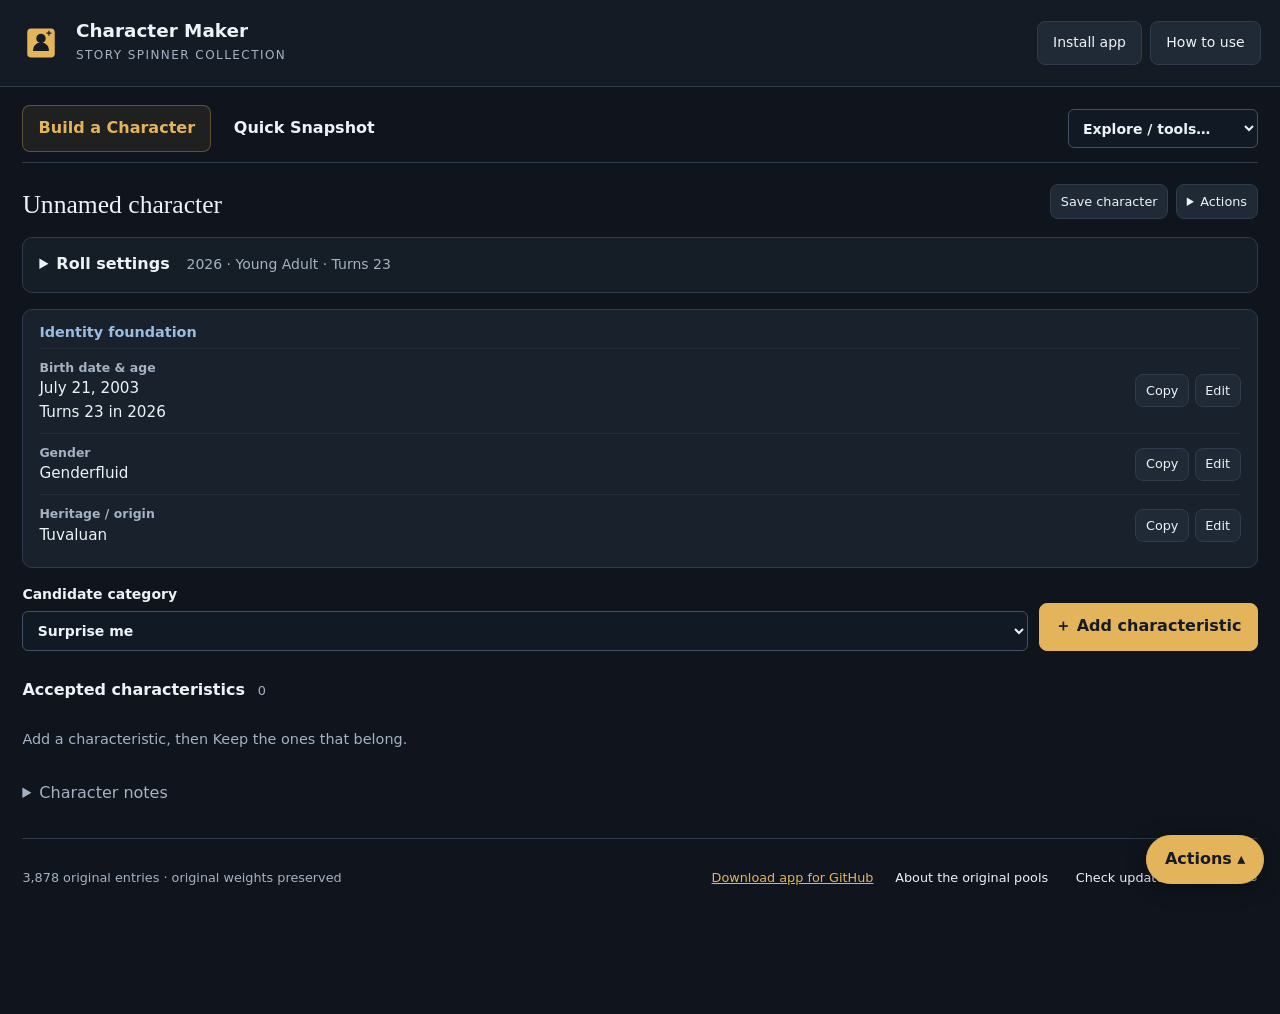
==== index.html @ 6c52ea25 "Fix installed app updates and add safe update controls" ====
<!doctype html>
<html lang="en"><head><meta charset="utf-8"><meta name="viewport" content="width=device-width,initial-scale=1,viewport-fit=cover"><meta name="theme-color" content="#151b24"><meta name="description" content="Roll, focus, and curate characters with your original Story Spinner elements."><meta name="apple-mobile-web-app-capable" content="yes"><meta name="apple-mobile-web-app-status-bar-style" content="black-translucent"><title>Character Maker</title><link rel="manifest" href="./manifest.webmanifest"><link rel="icon" href="./icon.svg" type="image/svg+xml"><link rel="apple-touch-icon" href="./icons/icon-192.png"><link rel="stylesheet" href="./style.css"><script defer src="./original-data.js"></script><script defer src="./additions.js"></script><script defer src="./core.js"></script><script defer src="./right-now-data.js"></script><script defer src="./right-now.js"></script><script defer src="./languages.js"></script><script defer src="./dialogue-data.js"></script><script defer src="./dialogue.js"></script><script defer src="./medical.js"></script><script defer src="./character-canvas.js"></script><script defer src="./character-tools.js"></script><script defer src="./app-updates.js"></script><script defer src="./app.js"></script></head>
<body>
<header class="header"><div class="brand"><img src="./icon.svg" width="44" height="44" alt=""><div><h1>Character Maker</h1><span>STORY SPINNER COLLECTION</span></div></div><div class="header-actions"><button id="install">Install app</button><button id="help">How to use</button></div></header>
<main>
<nav class="tabs workspace-nav" aria-label="Character views"><button data-tab="build" aria-pressed="true">Build a Character</button><button data-tab="quick" aria-pressed="false">Quick Snapshot</button><label class="view-menu-label"><span class="sr-only">Explore sections and character tools</span><select id="viewMenu"><option value="">Explore / tools…</option><option value="full">Full Character</option><option value="dialogue">Dialogue Style</option><option value="now">Right Now</option><option value="medical">Medical</option><option value="sheet">My Sheet</option><option value="saved">Saved characters</option><option value="history">Undo &amp; roll history</option><option value="connections">Connected characters</option><option value="pressure">Put them under pressure</option><option value="brief">Finished character brief</option></select></label><button id="backToCharacter" hidden>← Back to Character</button></nav>
<section class="workspace-head"><div><p class="eyebrow">YOUR NEXT CHARACTER</p><label class="name-label"><span class="sr-only">Character name or working title (optional)</span><input id="characterName" placeholder="Unnamed character" maxlength="150"></label><p class="intro">Roll possibilities. Follow a few. Keep what belongs.</p></div><div class="workspace-actions"><button id="save">Save character</button><details id="draftActions"><summary>Actions</summary><div class="roll-actions"><button class="primary" id="roll">⚄ Roll character</button><button id="focus">Shuffle focus</button><button id="newCharacter">New character</button><div class="action-history"><button id="undo">Undo</button><button id="redo">Redo</button></div><button id="showHistory">Roll history</button></div></details></div></section>
<details class="settings"><summary>Roll settings <span id="settingsSummary"></span></summary><div class="settings-grid">
<label>Story year<input type="number" id="storyYear" min="1" max="9999" value="2026"></label>
<label>Exact story date <span class="optional">optional</span><input type="date" id="storyDate" min="0001-01-01" max="9999-12-31"></label>
<label>Age range<select id="ageRange"></select></label>
<label>Number of traits<select id="traitCount"><option>1</option><option selected>2</option><option>3</option><option>4</option><option>5</option><option>6</option></select></label>
<label>Focus density<select id="focusDensity"><option value="0.35">A few details</option><option value="0.6" selected>About half</option><option value="0.85">Most details</option><option value="1">Everything</option></select></label>
<label class="check"><input type="checkbox" id="adultEnabled">Include adult intimacy field (18+ characters)</label>
</div><p class="hint">Changing the story year keeps the birthday and recalculates age. The next birthday roll uses your chosen age range.</p></details>

<details class="settings moment-settings" id="momentControls"><summary>Moment settings <span>Fictional scene prompts</span></summary><div class="settings-grid">
<label>Footprint archetype<select id="footprint"></select></label>
<label>Known to whom? <span class="optional">optional</span><select id="perspective"><option>Author</option><option>The character</option><option>Another person / observer</option></select></label>
<label>Moment mode<select id="momentMode"><option>Independent</option><option>Connected moment</option></select></label>
</div><p class="hint">Footprint applies to future rolls. Perspective changes the presentation only. Author details remain editable in every perspective.</p></details>
<p id="momentSummary" class="moment-note"></p><p id="momentWarnings" class="moment-note"></p>
<div id="pickerTools" class="view-tools"><p><span class="focus-mark"></span> Tap a field to toggle focus. Faded fields are still yours to use.</p><label id="groupWrap" hidden>Jump to <select id="groupJump"></select></label><button id="quickCustomize">Choose snapshot fields</button></div>
<section id="dialogueTools" hidden aria-label="Dialogue curation"><div class="dialogue-toolbar"><p>Keep the habits you want to use. Each example illustrates one option.</p><label class="check"><input type="checkbox" id="dialogueWildcards">Optional Dialogue Wildcards</label><label class="check" id="combineWrap" hidden><input type="checkbox" id="dialogueCombine">Combine two</label></div><p id="dialogueWarnings" class="moment-note" role="status"></p><details class="dialogue-recipe"><summary>Dialogue recipe · kept details only</summary><div><p id="dialogueRecipe"></p><button id="copyRecipe">Copy recipe</button></div></details></section>
<section id="canvasView" aria-label="Build a Character"><section class="foundation"><h2>Identity foundation</h2><div id="foundationContent"></div></section><div class="add-toolbar"><label>Candidate category<select id="candidateCategory"><option value="surprise">Surprise me</option></select></label><button class="primary" id="addCharacteristic">＋ Add characteristic</button></div><section id="candidatePanel" class="candidate-panel" aria-label="One candidate characteristic" hidden><h2>One possibility</h2><div id="candidateContent"></div></section><div class="section-heading"><h2>Accepted characteristics</h2><span id="canvasCount">0</span></div><div id="acceptedContent" class="accepted-grid"></div><details class="canvas-notes"><summary>Character notes</summary><label class="notes-label">Notes<textarea id="canvasNotes" rows="5"></textarea></label></details></section>
<section id="results" aria-label="Generated character"></section>
<section id="sheetView" hidden><div class="sheet-toolbar"><p>Your chosen details, regardless of focus.</p><div><button id="copySheet">Copy sheet</button><button id="exportCharacter">Export character</button><button id="clearKept">Clear kept marks</button></div></div><p class="moment-note"><span id="keptCount">0</span> kept details</p><div id="sheetContent"></div><label class="notes-label">Your character notes<textarea id="notes" rows="7" placeholder="What do these details mean in your story?"></textarea></label></section>
<section id="savedView" hidden><div class="sheet-toolbar"><p>Saved on this device. Export a backup to move your characters.</p><div><button id="exportAll">Export all</button><button id="importButton">Import backup</button><input id="importFile" type="file" accept="application/json,.json" hidden></div></div><p class="moment-note"><span id="savedCount">0</span> saved snapshots</p><div id="savedContent"></div></section>
<section id="workshopView" hidden aria-label="Character workshop"></section>
<footer><span id="poolStats"></span><a href="./character-maker.zip" download>Download app for GitHub</a><button id="originalInfo">About the original pools</button><button id="checkUpdates">Check updates</button><small id="appVersion">Release v15</small></footer>
</main>
<dialog id="helpDialog"><div class="dialog-head"><h2>Make it yours</h2><button data-close aria-label="Close">✕</button></div><div class="help-copy"><p><strong>Roll character</strong> changes unlocked results. <strong>Shuffle focus</strong> only changes which fields stand out.</p><p>Tap or click a field’s label, value, or card background to toggle its focus. Buttons and editing controls keep their own actions. You can also use the keyboard-accessible Focus button. Use <strong>Copy</strong> on any field to paste its label as a heading and its text as a paragraph into Google Docs. Every field has <strong>Focus</strong>, <strong>Lock</strong>, <strong>Keep</strong>, and <strong>Reroll</strong>. Keep adds it to My Sheet. Lock preserves it on future rolls. Open Edit to choose an original entry or write your own.</p><p>Build a Character, Quick Snapshot, and every deeper panel share the same character. Switching views won't reroll anything.</p><h3>Build a Character</h3><p>Start with a compact identity foundation, then tap <strong>Add characteristic</strong>. A candidate shows an existing background result. <strong>Keep</strong> accepts a snapshot for the canvas and My Sheet. <strong>Another</strong> changes the proposed field within your selected category; <strong>Reroll Value</strong> rolls that same field using its existing dependency rules. <strong>Dismiss</strong> adds nothing. Surprise me gives eligible categories equal chances before choosing a field.</p><p>Suggestions prefer unaccepted fields in focus and avoid repeats within a cycle. When only faded fields remain, choose Shuffle focus or Include remaining faded. Focus determines suggestions; acceptance determines canvas content. Accepted cards remain readable after focus changes. <strong>Explore section</strong> opens the relevant field on the same character; the sticky <strong>Back to Character</strong> button returns to your canvas. Keep in any panel also adds that detail to the canvas.</p><p>Canvas Edit changes the accepted snapshot. Replace with current result deliberately captures the latest background value. Roll character preserves kept snapshots and locked background values. <strong>New character</strong>, in Actions, creates a fresh draft and asks before discarding accepted details or notes; saved snapshots remain available. Quick Snapshot retains the existing customizable compact assortment. Use Explore / tools for all deeper panels, My Sheet, and Saved characters. A second Actions menu stays at the bottom right as you scroll, with the same Roll character, Shuffle focus, and New character controls.</p><h3>Dialogue Style</h3><p>Dialogue Style gives concrete writing directions for amount, sentence shape, register, words, profanity, speech and messaging presentation, multilingual behavior, conversational habits, thought-to-speech, omissions, and situational changes. The original acoustic descriptions remain under <strong>Voice Sound</strong>. These are options to curate, not habits to apply to every sentence. Examples demonstrate individual options and are not one conversation.</p><p><strong>Keep</strong> captures a detail for My Sheet and the <strong>Dialogue recipe</strong>. The recipe includes only kept dialogue details and Voice Sound, including their earlier snapshots after rerolls. Copy recipe copies those choices. New fields are available in Choose snapshot fields without being added to the default sketch.</p><p><strong>Optional Dialogue Wildcards</strong> starts with one writing challenge. <strong>Combine two</strong> avoids declared incompatible pairs on random rolls. Manual choices and locks are preserved; conflicting selections are explained. Focus on a wildcard is a suggestion, never enforcement. Edit a challenge to choose its scope, parameters, or fictional reason. English letter, word, and syllable conventions are labeled; syllable and grammar examples were checked manually.</p><p>Main language follows National heritage using an editable country default. Second and third languages are distinct random languages, or None. Unlocked full rolls produce 55% one language, 32% two, and 13% three. Locked values and accepted snapshots are preserved. Multilingual cards use all three language fields as their reference; Edit permits a manual override. Switching requires author-established ability in another language. Bracketed examples are fillable templates. A wildcard’s English–Spanish example illustrates one switch without assigning either language to the character. Situational change names one baseline habit and proposes an exception under anger, fear, comfort, or authority.</p><p>Expand the named arrays in <code>dialogue-data.js</code>. Each option has an ID, label, instruction, and example. Wildcard compatibility exclusions and parameter pools are editable there; local generation logic is in <code>dialogue.js</code>.</p><h3>Right Now</h3><p>A moment in the same character’s life: place, activity, private thoughts, fictional device readings, media, conversation, sightings, stated status, and immediate context. Each slot uses the same Focus, Lock, Keep, Edit, and Reroll controls. Quick Snapshot can include any of these same values.</p><p><strong>Footprint archetypes</strong> change the odds of available sources on future rolls, without defining personality. No source, Unknown, Unavailable, Outdated, Concealed, and Conflicting are usable information states. They are separate from <strong>random focus</strong>, which changes emphasis only. Faded fields stay readable and interactive.</p><p><strong>Known to whom?</strong> changes presentation without deleting values. Observer views mark private experience unavailable; sightings separate recorded behavior from interpretation. Edit / choose · author details exposes the underlying author value, even when a source lacks it. My Sheet retains exactly what you kept, including earlier author details.</p><p><strong>Connected moment</strong> coordinates setting, spot, activity, partner/method, and goal/next action. Parent rerolls can update unlocked dependent slots. Locked conflicts remain for you to curate. Independent mode allows surprising combinations. Device readings always require an available fictional device; retained locked readings are not presented as current readings when it is absent.</p><p>All telemetry, communications, sightings, and statuses are invented locally. This app never accesses sensors, health data, location services, or accounts. Expand named arrays and probability rules in <code>right-now-data.js</code>; field definitions and lightweight relationships are in <code>right-now.js</code>.</p><h3>Undo &amp; roll history</h3><p>Undo and Redo are in both Actions menus. Use Roll history to restore a complete earlier character or field roll. Recent changes include edits, locks, kept details, notes, and workshop tools. Ctrl/Cmd+Z and Ctrl/Cmd+Shift+Z work outside text editors. Recent history survives reloading on this device; save snapshots for permanent versions. Undo changes the working draft, while saved characters stay separate.</p><h3>Connected characters</h3><p>Generate a sibling, rival, ally, coworker, friend, or mentor, or use an existing saved character. Each has their own profile, shared history, two perspectives, and a current tension. Expand the relationship to edit it. Save current &amp; open preserves your current draft as a saved snapshot before opening the connected profile. Copies are independent of saved sources.</p><h3>Put them under pressure</h3><p>Generate a dilemma based on kept traits, motivations, flaws, and goals. Write the response and Keep situation to retain it. Another situation preserves kept scenes. Reactions remain your choice.</p><h3>Finished character brief</h3><p>Review a printable brief made from the identity foundation and kept snapshots. Add a one-line introduction and an optional PNG, JPG, or WebP portrait up to 250 KB. Choose all kept details or a compact reference, and include notes, relationships, and kept situations. Copy brief, Print / Save PDF, and Download HTML use the same reviewed content. Long briefs flow onto additional pages.</p><h3>Medical</h3><p>Medical shares the current character, with precise height in feet/inches, total inches, and centimeters; weight in pounds and kilograms; a calculated weight category; condition and medication prompts; last food, elapsed hours, and their reaction. Edit numeric fields in your chosen unit. Unlocked height details follow each other; locked conflicts remain visible for review. Keep captures snapshots, so later changes do not replace accepted details.</p><p>Adult human BMI reference categories apply only from confirmed age 20. Younger characters and other species remain unclassified. Medication prompts include common and rare conditions, plus none and unknown; they are modern fictional references without doses, not treatment plans. Set a custom condition and medications in Edit for other histories or story eras.</p><h3>Birthday and age</h3><p>Enter a story year to see the age they turn that year. Add an exact story date to see their age on that day. Edit the birthday in its card. Western zodiac uses common date ranges; cusp dates can vary. Chinese zodiac uses Lunar New Year and the year’s heavenly-stem element. Symbolic associations are prompts for your writing.</p><h3>Install on your phone</h3><p id="updateStatus" role="status">Checking update availability…</p><button id="helpCheckUpdates">Check for updates</button><p><strong>iPhone / iPad:</strong> open your GitHub Pages link in Safari, tap Share, then Add to Home Screen. Enable Open as Web App if offered.</p><p><strong>Android:</strong> open the link in Chrome, then tap Install app or choose Install / Add to Home screen from the browser menu.</p><p>Open the hosted app once while online. It downloads its files for offline use. A ZIP file itself doesn't install as a phone app; upload its contents to GitHub Pages first.</p><p><strong>Update an installed app:</strong> open the app online and tap Check updates at the top of the installed app, in this help panel, or at the bottom of the page. When App update ready appears, apply any open field edits, then tap Update &amp; reload. Your draft is saved before reloading, and your saved characters stay on this device. No reinstall or clearing browser data is needed. If an older version still shows Install app, close it from Recent apps and reopen it online after the update has downloaded.</p><h3>Put it on GitHub</h3><p>Download the ZIP below and extract it. Upload the contents of the character-maker folder to your repository root. In Settings → Pages, select Deploy from a branch, main, / (root). No build step is needed. The README includes the steps.</p><p>Saved characters stay in this browser on this device. Export a backup before changing devices or clearing browser data.</p></div></dialog>
<dialog id="sketchDialog"><div class="dialog-head"><h2>Quick Snapshot fields</h2><button data-close aria-label="Close">✕</button></div><p>Choose what appears in your compact view.</p><div id="sketchOptions"></div><button class="primary" id="applySketch">Apply selection</button></dialog>
<dialog id="originalDialog"><div class="dialog-head"><h2>Original Story Spinner pools</h2><button data-close aria-label="Close">✕</button></div><p>Every original entry is preserved, including wording, capitalization, repeated entries, and their effect on selection odds. New elements live in a separate file. Adult intimacy results are available for characters aged 18 and older.</p><p>The original “race” field appears as Species / kind. The original organizations pool also contains places; both remain in its original selection pool.</p><p><a href="./character_elements.json" download>Download the unchanged original JSON</a></p><p><a href="https://github.com/KgitWH21/storyspinner25/blob/main/character_elements.json" target="_blank" rel="noopener">View source on GitHub</a></p></dialog>
<dialog id="fieldEditorDialog"><div class="dialog-head"><h2>Edit foundation</h2><button data-close aria-label="Close">✕</button></div><div id="fieldEditorContent"></div></dialog>
<dialog id="keptEditorDialog"><div class="dialog-head"><h2 id="keptEditorTitle">Edit accepted detail</h2><button data-close aria-label="Close">✕</button></div><label class="notes-label">Accepted snapshot<textarea id="keptValueEdit" rows="6"></textarea></label><button id="saveKeptEdit" class="primary">Save kept edit</button><details><summary>Current background result</summary><p id="currentKeptResult" class="value"></p><button id="replaceKept">Replace with current result</button></details></dialog>
<details id="floatingActions" class="floating-actions"><summary aria-label="Character actions">Actions</summary><div class="roll-actions"><button class="primary" id="floatingRoll">⚄ Roll character</button><button id="floatingFocus">Shuffle focus</button><button id="floatingNewCharacter">New character</button><div class="action-history"><button id="floatingUndo">Undo</button><button id="floatingRedo">Redo</button></div><button id="floatingHistory">Roll history</button></div></details>
<div id="toast" role="status" aria-live="polite"></div>
<section id="updateBanner" role="status" aria-label="App update" hidden><div><strong>App update ready</strong><p>Apply any open field edits, then reload. Your saved characters and draft stay on this device.</p></div><div class="update-actions"><button class="primary" id="applyUpdate">Update &amp; reload</button><button id="dismissUpdate">Later</button></div></section>
</body></html>
---- style.css ----
:root{color-scheme:dark;--bg:#10151d;--panel:#19212c;--line:#303c4b;--text:#edf2f6;--muted:#a4b2c3;--accent:#e4b45a;--ink:#171b23;--blue:#9abce0;font-family:system-ui,-apple-system,BlinkMacSystemFont,"Segoe UI",sans-serif;font-size:16px}*{box-sizing:border-box}body{margin:0;background:var(--bg);color:var(--text);line-height:1.55}button,input,select,textarea{font:inherit}button,a,input,select,textarea{touch-action:manipulation}button{border:1px solid var(--line);background:#202a37;color:var(--text);padding:.65rem .95rem;border-radius:8px;cursor:pointer;transition:background .15s,border-color .15s}button:hover{background:#2b3746;border-color:#8293a8}button:focus-visible,input:focus-visible,select:focus-visible,textarea:focus-visible,a:focus-visible,summary:focus-visible{outline:2px solid var(--accent);outline-offset:3px}button:disabled{cursor:default;opacity:.5}.primary{background:var(--accent);border-color:var(--accent);color:var(--ink);font-weight:750}.primary:hover{background:#f0c87c;border-color:#f0c87c}.header{border-bottom:1px solid var(--line);padding:1.2rem max(1.2rem,calc((100vw - 1320px)/2));display:flex;justify-content:space-between;align-items:center;gap:1rem;background:#151b24}.brand{display:flex;gap:.8rem;align-items:center}.brand h1{font-size:1.15rem;line-height:1.25;margin:0}.brand span{color:var(--muted);font-size:.75rem;letter-spacing:.12em}.header-actions{display:flex;gap:.5rem}.header-actions button{font-size:.875rem}main{max-width:1320px;margin:auto;padding:2rem 1.4rem 1rem}.workspace-head{display:flex;align-items:center;justify-content:space-between;gap:1.5rem;padding:.2rem 0 1.5rem}.eyebrow{font-size:.8rem;color:var(--accent);letter-spacing:.13em;font-weight:700;margin:0 0 .4rem}.name-label input{font-family:Georgia,serif;font-size:clamp(1.65rem,4vw,2.35rem);font-weight:400;padding:0;background:transparent;border:none;border-radius:0;color:var(--text);max-width:100%;width:24rem}.name-label input::placeholder{color:var(--text);opacity:1}.intro{color:var(--muted);margin:.4rem 0 0}.roll-actions{display:flex;gap:.55rem;flex-wrap:wrap;justify-content:flex-end}.settings{border:1px solid var(--line);border-radius:10px;background:#151d27;margin-bottom:1.5rem}.settings summary{cursor:pointer;padding:.9rem 1rem;font-weight:650}.settings summary span{font-size:.875rem;color:var(--muted);font-weight:400;margin-left:.7rem}.settings-grid{padding:.3rem 1rem 1rem;display:grid;grid-template-columns:repeat(3,minmax(0,1fr));gap:1rem}label{font-size:.875rem;font-weight:600}input,select,textarea{border:1px solid #415065;border-radius:6px;background:#111924;color:var(--text);padding:.6rem .65rem;width:100%;min-width:0}label>input,label>select{display:block;margin-top:.35rem}input[type=checkbox]{width:1.1rem;height:1.1rem;accent-color:var(--accent);display:inline-block;margin:0;flex-shrink:0}.check{display:flex;align-items:center;gap:.6rem}.optional{font-weight:400;color:var(--muted)}.hint{color:var(--muted);font-size:.875rem;padding:0 1rem;margin:0 0 1rem}.tabs{display:flex;gap:.4rem;border-bottom:1px solid var(--line);padding-bottom:.8rem;overflow:auto}.tabs button{white-space:nowrap;background:transparent;border-color:transparent;font-weight:650}.tabs button.active{color:var(--accent);background:#e4b45a13;border-color:#e4b45a55}.tabs span{font-size:.8rem;background:#ffffff10;border-radius:4px;padding:.1rem .35rem;margin-left:.3rem}.view-tools{display:flex;align-items:center;justify-content:space-between;gap:1rem;margin:1.1rem 0}.view-tools p{font-size:.875rem;color:var(--muted);margin:0;flex:1}.focus-mark{display:inline-block;width:8px;height:8px;background:var(--accent);margin-right:.35rem;border-radius:2px}.view-tools button{font-size:.875rem}.view-tools label{display:flex;align-items:center;gap:.5rem}.view-tools select{margin:0;width:auto;max-width:220px}.section-heading{display:flex;align-items:baseline;gap:.8rem;margin:1.7rem 0 .7rem}.section-heading h2{font-size:1rem;font-weight:600;margin:0}.section-heading span{color:var(--muted);font-size:.8rem}.card-grid{display:grid;grid-template-columns:repeat(3,minmax(0,1fr));gap:.8rem}.card{background:var(--panel);border:1px solid #536075;border-radius:10px;overflow:hidden;display:flex;flex-direction:column;scroll-margin-top:1rem}.card.focused{border-top:3px solid var(--accent)}.card.faded{background:#151c26;border-color:#293544}.card.faded .value{color:#8b99ad}.card.faded .card-label{margin:0;color:#8a98ab}.card-top{display:flex;align-items:flex-start;gap:.5rem;padding:.9rem 1rem 0}.card-label{margin:0;color:var(--blue);font-size:.78rem;letter-spacing:.07em;text-transform:uppercase;font-weight:700;flex:1}.status{font-size:.72rem;color:var(--accent);letter-spacing:.02em}.value{font-size:1.1rem;line-height:1.55;white-space:pre-line;overflow-wrap:anywhere;margin:.55rem 1rem 1rem;flex:1}.card-actions{border-top:1px solid #ffffff0a;display:flex;gap:.3rem;flex-wrap:wrap;padding:.55rem .8rem}.card-actions button{padding:.35rem .5rem;border-color:transparent;font-size:.8rem;background:transparent;min-height:36px}.card-actions button[aria-pressed=true]{color:var(--accent);background:#e4b45a14}.card-actions .reroll{margin-left:auto;color:var(--blue)}.card details{border-top:1px solid #ffffff0c;padding:.45rem 1rem;font-size:.8rem}.card summary{color:var(--muted);cursor:pointer}.editor{padding:.5rem 0;display:grid;gap:.6rem}.editor label{font-size:.8rem}.editor textarea{font-size:1rem}.editor button{font-size:.875rem}.sheet-toolbar{display:flex;justify-content:space-between;gap:1rem;align-items:center;margin:1.4rem 0}.sheet-toolbar p{color:var(--muted);margin:0}.sheet-toolbar>div{display:flex;gap:.5rem;flex-wrap:wrap}.sheet-list{border:1px solid var(--line);border-radius:10px;overflow:hidden}.sheet-row{display:grid;grid-template-columns:200px 1fr auto;gap:1rem;padding:1rem;border-bottom:1px solid var(--line)}.sheet-row:last-child{border:none}.sheet-row h3{margin:0;color:var(--blue);font-size:.875rem}.sheet-row p{margin:0;white-space:pre-line;overflow-wrap:anywhere}.sheet-row button{font-size:.8rem;align-self:start}.notes-label{display:block;margin-top:1.5rem}.notes-label textarea{display:block;margin-top:.5rem}.empty{padding:2.5rem 1rem;color:var(--muted);border:1px dashed var(--line);border-radius:10px}.saved-card{display:flex;justify-content:space-between;gap:1rem;padding:1rem;background:var(--panel);border:1px solid var(--line);border-radius:10px;margin-bottom:.7rem}.saved-card h3{font-family:Georgia,serif;font-size:1.25rem;font-weight:400;margin:0}.saved-card p{font-size:.875rem;color:var(--muted);margin:.25rem 0 0}.saved-card>div:last-child{display:flex;gap:.5rem;align-items:center}footer{margin-top:2rem;padding:1.5rem 0;border-top:1px solid var(--line);display:flex;align-items:center;gap:1rem;flex-wrap:wrap;color:var(--muted);font-size:.8rem}footer span{flex:1}a{color:var(--accent)}footer button{font-size:.8rem;background:transparent;padding:.3rem;border-color:transparent}dialog{background:#19212c;color:var(--text);border:1px solid #526176;border-radius:14px;width:min(680px,calc(100% - 2rem));max-height:85dvh;padding:1.3rem}dialog::backdrop{background:#000a}.dialog-head{display:flex;align-items:center;justify-content:space-between;gap:1rem}.dialog-head h2{font-family:Georgia,serif;font-weight:400;font-size:1.8rem;margin:0}.help-copy p{font-size:1rem}.help-copy h3{font-size:1rem;color:var(--accent);margin-top:1.6rem}#sketchOptions{display:grid;grid-template-columns:1fr 1fr;gap:.6rem;padding:1rem 0}#sketchOptions label{padding:.4rem;display:flex;align-items:center;gap:.6rem}#toast{position:fixed;bottom:1.4rem;left:50%;transform:translateX(-50%);background:var(--accent);color:var(--ink);padding:.7rem 1rem;border-radius:8px;box-shadow:0 5px 25px #0006;max-width:calc(100% - 2rem);display:none;z-index:100;font-size:.9rem}#toast.show{display:block}.sr-only{position:absolute;width:1px;height:1px;padding:0;margin:-1px;overflow:hidden;clip:rect(0,0,0,0);white-space:nowrap;border:0}[hidden]{display:none!important}@media(max-width:950px){.workspace-head{align-items:flex-start;flex-direction:column}.roll-actions{justify-content:flex-start}.card-grid{grid-template-columns:repeat(2,minmax(0,1fr))}}@media(max-width:600px){.header{padding:.9rem 1rem;align-items:flex-start}.brand img{width:36px;height:36px}.brand span{font-size:.65rem}.brand h1{font-size:1rem}.header-actions{flex-direction:column;gap:.3rem}.header-actions button{font-size:.75rem;padding:.35rem .5rem}main{padding:1.4rem 1rem}.card-grid{grid-template-columns:1fr}.settings-grid{grid-template-columns:1fr 1fr}.settings summary span{display:block;margin:.3rem 0 0}.view-tools{flex-wrap:wrap}.view-tools p{flex-basis:100%}.view-tools label{width:100%}.sheet-toolbar{align-items:flex-start;flex-direction:column}.sheet-row{grid-template-columns:1fr auto;gap:.5rem}.sheet-row h3{margin:0;grid-column:1}.sheet-row p{margin:0;grid-column:1}.sheet-row .field-actions{grid-column:2;grid-row:1 / 3}.saved-card{flex-direction:column}.name-label input{width:100%}.roll-actions button{font-size:.9rem}.roll-actions .primary{flex-basis:100%;font-size:1rem}.roll-actions{width:100%}.tabs{gap:0}.tabs button{padding:.65rem .65rem;font-size:.875rem}#sketchOptions{grid-template-columns:1fr}footer{align-items:flex-start;flex-direction:column}.settings-grid .check{grid-column:1/-1}}@media(prefers-reduced-motion:reduce){*{scroll-behavior:auto!important;transition:none!important}}

/* Right Now uses the existing cards and controls. */
.moment-settings{margin:1rem 0 .6rem}.moment-note{font-size:.8rem;color:var(--muted);margin:.4rem 0;overflow-wrap:anywhere}.moment-note:empty{display:none}.card.faded .value{color:#aab6c7}.card.faded .card-label{margin:0;color:#a5b4c7}.card-top,.sheet-row>*{min-width:0}.status{overflow-wrap:anywhere}.workspace-head>div{min-width:0;max-width:100%}.tabs{max-width:100%;flex-wrap:wrap}.settings-grid>label{min-width:0}

/* Card surfaces toggle emphasis; their controls retain their own actions. */
.card{cursor:pointer;touch-action:manipulation}.card details,.card-actions{cursor:default}

/* Dialogue directions use the same field cards and curation controls. */
.dialogue-value{font-size:.95rem}.dialogue-value>strong{display:block;font-size:1.1rem;color:var(--text);margin-bottom:.4rem}.dialogue-value p{margin:.4rem 0;white-space:pre-line}.dialogue-value .dialogue-scope{color:var(--blue);font-size:.8rem}.dialogue-value blockquote{margin:.7rem 0 0;padding:.55rem .7rem;border-left:2px solid var(--blue);background:#ffffff05;white-space:pre-line;overflow-wrap:anywhere}.example-label{display:block;font-size:.7rem;text-transform:uppercase;color:var(--muted);margin-bottom:.25rem}.dialogue-toolbar{display:flex;gap:.8rem;align-items:center;flex-wrap:wrap;margin:1rem 0}.dialogue-toolbar p{flex:1;min-width:180px;margin:0;color:var(--muted);font-size:.875rem}.dialogue-recipe{border:1px solid var(--line);border-radius:8px;padding:.6rem 1rem}.dialogue-recipe summary{cursor:pointer;color:var(--accent)}.dialogue-recipe>div{padding:.5rem 0}#dialogueRecipe{white-space:pre-line;overflow-wrap:anywhere;font-size:.9rem;max-height:26rem;overflow:auto}.dialogue-param-fields{display:grid;gap:.6rem}.dialogue-param-fields p{font-size:.8rem;color:var(--muted);margin:.3rem 0}.card.faded .dialogue-value>strong{color:#aab6c7}@media(max-width:600px){.dialogue-toolbar{align-items:flex-start;flex-direction:column}.dialogue-toolbar p{min-width:0}}

/* Compact canvas: navigation stays close; complete generators remain deeper views. */
.workspace-nav{position:sticky;top:0;z-index:20;background:var(--bg);padding:.6rem 0;margin-bottom:1rem;align-items:center}.workspace-nav .view-menu-label{margin-left:auto;width:190px}.workspace-nav select{margin:0}.workspace-nav #backToCharacter{color:var(--accent);border-color:var(--line)}.workspace-actions{display:flex;gap:.5rem;align-items:center;flex-wrap:wrap}.workspace-actions details{position:relative}.workspace-actions summary{cursor:pointer;border:1px solid var(--line);border-radius:8px;padding:.65rem .95rem;background:#202a37}.workspace-actions .roll-actions{position:absolute;right:0;top:100%;z-index:30;width:210px;display:grid;padding:.5rem;background:var(--panel);border:1px solid var(--line);border-radius:8px;box-shadow:0 10px 24px #0006}.building .workspace-head{padding:0 0 .8rem;gap:.5rem}.building .eyebrow,.building .intro{display:none}.building .name-label input{font-size:1.6rem}.building .settings{margin-bottom:1rem}.foundation{border:1px solid var(--line);border-radius:10px;background:var(--panel);padding:.7rem 1rem}.foundation h2{margin:0 0 .3rem;color:var(--blue);font-size:.9rem}.foundation-field{display:flex;gap:.7rem;justify-content:space-between;align-items:center;border-top:1px solid #ffffff0c;padding:.55rem 0}.foundation-field>div{min-width:0}.foundation-field h3{margin:0;font-size:.78rem;color:var(--muted)}.foundation-field p{white-space:pre-line;overflow-wrap:anywhere;margin:0;font-size:.95rem}.foundation-field button{font-size:.8rem;padding:.35rem .6rem;flex-shrink:0}.add-toolbar{display:flex;align-items:end;gap:.7rem;margin:1rem 0}.add-toolbar label{flex:1;min-width:0}.add-toolbar button{min-height:44px}.candidate-panel{max-width:720px;border:1px solid var(--accent);border-radius:10px;padding:.8rem;margin:1rem 0;background:#151d27;scroll-margin-top:7rem}.candidate-panel h2{font-size:1rem;margin:0}.candidate-category{font-size:.8rem;color:var(--muted);margin:.4rem 0}.candidate-panel .card{margin:.5rem 0}.candidate-actions{display:flex;gap:.4rem;flex-wrap:wrap}.candidate-actions button{min-height:44px;font-size:.8rem}.candidate-panel [data-action=keep]{background:var(--accent);color:var(--ink);font-weight:700}.candidate-panel [data-action=reroll]{border:1px solid var(--line)}.candidate-empty,.canvas-empty{color:var(--muted);font-size:.9rem;overflow-wrap:anywhere}.accepted-grid{display:grid;grid-template-columns:repeat(2,minmax(0,1fr));gap:.8rem}.accepted-card{cursor:default;border-color:#536075;scroll-margin-top:7rem}.accepted-card .value{color:var(--text)}.canvas-notes{margin-top:1rem}.canvas-notes summary{color:var(--muted);cursor:pointer}.card{scroll-margin-top:7rem}#keptEditorDialog>button{margin:.8rem 0}#keptEditorDialog details{margin-top:.8rem}#keptEditorDialog .notes-label{margin-top:.8rem}.building main{padding-top:.5rem}.building .workspace-head{flex-direction:row;align-items:center}.building .workspace-head>div:first-child{flex:1;min-width:0}.building .workspace-actions{flex-shrink:0}.building .workspace-actions>button,.building .workspace-actions summary{font-size:.8rem;padding:.4rem .6rem}.building .workspace-actions .roll-actions button{font-size:.9rem} @media(max-width:600px){.workspace-nav{gap:.3rem}.workspace-nav button{font-size:.8rem;padding:.55rem .6rem}.workspace-nav .view-menu-label{width:100%;margin:0}.workspace-nav #backToCharacter{width:100%;order:3}.workspace-nav select{font-size:.85rem;padding:.45rem}.building .name-label input{font-size:1.35rem}.building .workspace-head{flex-wrap:wrap}.building .workspace-head>div:first-child{flex-basis:100%}.building .workspace-actions{width:100%;justify-content:flex-end}.building .settings summary{padding:.6rem .8rem}.building .settings summary span{font-size:.75rem}.building main{padding:.4rem .8rem 1rem}.accepted-grid{grid-template-columns:1fr}.add-toolbar{align-items:stretch;flex-direction:column;gap:.45rem}.add-toolbar label{font-size:.8rem}.add-toolbar button{padding:.65rem}.candidate-actions button{flex:1}.workspace-actions .roll-actions{width:210px}.building .workspace-actions .roll-actions{width:210px}.building .workspace-actions .roll-actions button{width:100%}.candidate-panel{padding:.6rem}.candidate-panel .card-actions button{min-height:44px}.card{scroll-margin-top:11rem}}

.field-actions{display:flex;gap:.35rem;flex-wrap:wrap;align-self:center;flex-shrink:0}.sheet-row .field-actions{align-self:start}.foundation-field>.field-actions{max-width:110px;justify-content:flex-end}.card-actions [data-copy-field]{color:var(--blue)}

/* A duplicate Actions menu stays within reach while browsing long character sections. */
main{padding-bottom:6rem}
.floating-actions{position:fixed;right:max(1rem,env(safe-area-inset-right));bottom:calc(1rem + env(safe-area-inset-bottom));z-index:40}
.floating-actions>summary{display:block;list-style:none;cursor:pointer;min-height:48px;padding:.7rem 1.1rem;border:1px solid var(--accent);border-radius:999px;background:var(--accent);color:var(--ink);font-weight:750;box-shadow:0 4px 20px #0006}
.floating-actions>summary::-webkit-details-marker{display:none}
.floating-actions>summary::after{content:' ▴'}
.floating-actions[open]>summary::after{content:' ▾'}
.floating-actions .roll-actions{position:absolute;right:0;bottom:calc(100% + .5rem);display:grid;justify-content:stretch;gap:.5rem;width:220px;max-width:calc(100vw - 2rem);max-height:calc(100dvh - 6rem - env(safe-area-inset-bottom));overflow:auto;padding:.6rem;border:1px solid var(--line);border-radius:10px;background:var(--panel);box-shadow:0 5px 24px #0008}
.floating-actions .roll-actions button{width:100%;min-height:44px;text-align:left;font-size:.9rem}
#toast{bottom:calc(5.5rem + env(safe-area-inset-bottom))}
@media(max-width:600px){main,.building main{padding-bottom:6rem}}

.floating-actions[open]+#toast{bottom:calc(18rem + env(safe-area-inset-bottom))}
#toast{pointer-events:none}

/* Character workshop tools reuse the app's fields and stay readable on small screens. */
.action-history{display:grid;grid-template-columns:1fr 1fr;gap:.4rem}.action-history button{min-width:0;min-height:44px}
.floating-actions .roll-actions{max-height:calc(100dvh - 10rem - env(safe-area-inset-bottom))}
.floating-actions[open]+#toast{top:calc(1rem + env(safe-area-inset-top));bottom:auto}
.workshop-heading{margin:1.5rem 0}.workshop-heading h2{font:400 1.8rem Georgia,serif;margin:0 0 .4rem}.workshop-heading p{color:var(--muted);max-width:65ch;margin:.5rem 0}
.workshop-form{display:grid;grid-template-columns:repeat(3,minmax(0,1fr));gap:1rem;align-items:end;padding:1rem;background:var(--panel);border:1px solid var(--line);border-radius:10px;margin:1rem 0}.workshop-form>button{min-height:44px}.workshop-actions{display:flex;align-items:center;gap:.5rem;flex-wrap:wrap;margin:1rem 0}.workshop-actions button{min-height:44px}.workshop-actions span{color:var(--muted);font-size:.85rem}
.workshop-card{background:var(--panel);border:1px solid var(--line);border-radius:10px;padding:1.1rem;margin:1rem 0;min-width:0;overflow-wrap:anywhere}.workshop-card h3{margin:.25rem 0;font-size:1.2rem;color:var(--text)}.workshop-card h4{font-size:.85rem;color:var(--blue);margin:1.1rem 0 .25rem}.workshop-card p{white-space:pre-line}.workshop-card details summary{cursor:pointer;color:var(--accent);font-size:.9rem}.workshop-card textarea{display:block;margin-top:.4rem}.workshop-card .workshop-actions{margin-bottom:0}.connections-grid{display:grid;grid-template-columns:repeat(2,minmax(0,1fr));gap:1rem;align-items:start}.connections-grid>.workshop-card{margin:0}.connections-grid>.empty{grid-column:1/-1}.connection-profile{display:grid;gap:.6rem}.connection-profile dt{font-size:.8rem;color:var(--muted)}.connection-profile dd{margin:0;font-size:.95rem}.workshop-anchor{border-left:2px solid var(--accent);padding-left:.8rem;font-size:.9rem;color:var(--blue)}.pressure-question{font:italic 1.15rem Georgia,serif;color:var(--accent)}.history-card{display:flex;justify-content:space-between;gap:1rem;align-items:center}.history-card p{font-size:.85rem;color:var(--muted);margin:.3rem 0 0}.history-card button{flex-shrink:0}.history-current{border-color:var(--accent)}.change-history{margin:1.5rem 0}.change-history>summary{cursor:pointer;color:var(--accent)}.brief-checks{display:flex;gap:1rem;flex-wrap:wrap;grid-column:1/-1}.brief-options>label:first-child{grid-column:span 2}
#briefPreview{background:#fff;color:#20252c;border-radius:10px;margin-top:1.5rem;overflow:hidden}.finished-brief{max-width:860px;margin:auto;padding:2.5rem;font:15px/1.5 Georgia,serif}.brief-header{display:flex;align-items:center;gap:1.5rem;border-bottom:2px solid #b88936;padding-bottom:1.2rem}.brief-eyebrow{font:11px system-ui;letter-spacing:.12em;color:#666}.finished-brief h1{font-size:2.4rem;line-height:1.15;margin:.5rem 0}.brief-tagline{font-style:italic}.brief-portrait{width:110px;height:140px;object-fit:cover;border-radius:6px}.brief-foundation{display:grid;grid-template-columns:repeat(3,minmax(0,1fr));gap:1rem;margin:1.5rem 0}.brief-foundation dt,.finished-brief h3{font:600 12px system-ui;color:#4d5964}.brief-foundation dd{margin:.25rem 0;white-space:pre-line;overflow-wrap:anywhere}.finished-brief h2{font:600 15px system-ui;border-bottom:1px solid #ccc;padding-bottom:5px;margin:1.5rem 0 .75rem}.finished-brief h3{margin:.75rem 0 .25rem}.finished-brief p{white-space:pre-line;overflow-wrap:anywhere;margin:.4rem 0 .9rem}.brief-detail{break-inside:avoid}.finished-brief .brief-omitted{font:12px system-ui;color:#666}
@media(max-width:700px){.workshop-form{grid-template-columns:1fr 1fr}.connections-grid{grid-template-columns:1fr}.brief-options>label:first-child{grid-column:1/-1}}
@media(max-width:450px){.workshop-form{grid-template-columns:1fr}.history-card{align-items:flex-start;flex-direction:column}.finished-brief{padding:1.2rem}.finished-brief h1{font-size:1.8rem}.brief-foundation{grid-template-columns:1fr 1fr}.brief-portrait{width:80px;height:110px}.brief-header{gap:1rem}.brief-checks{flex-direction:column;gap:.7rem}}
@media print{@page{margin:15mm}body.brief-view{background:#fff;color:#20252c}body.brief-view>header,body.brief-view main>*:not(#workshopView),body.brief-view>dialog,body.brief-view>.floating-actions,body.brief-view>#toast{display:none!important}body.brief-view main{max-width:none;margin:0;padding:0!important}body.brief-view #workshopView>*:not(#briefPreview){display:none!important}body.brief-view #briefPreview{margin:0;overflow:visible;border-radius:0}body.brief-view .finished-brief{max-width:none;padding:0}body.brief-view .brief-header{break-inside:avoid}body.brief-view .finished-brief h2{break-after:avoid}}

/* Update notices remain available until the user reloads the installed app. */
#updateBanner{position:fixed;z-index:60;right:max(1rem,env(safe-area-inset-right));bottom:calc(5.5rem + env(safe-area-inset-bottom));width:min(440px,calc(100% - 2rem));padding:1rem;background:var(--panel);border:1px solid var(--accent);border-radius:12px;box-shadow:0 6px 24px #0008}
#updateBanner strong{color:var(--accent)}#updateBanner p{font-size:.85rem;margin:.5rem 0 .75rem;color:var(--text)}#updateBanner button{min-height:44px;width:100%}.floating-actions[open]~#updateBanner{visibility:hidden}#appVersion{white-space:nowrap;color:var(--muted)}
@media print{#updateBanner{display:none!important}}

.update-actions{display:flex;gap:.5rem}#updateBanner #dismissUpdate{width:auto;flex-shrink:0}

body.update-available #toast{top:calc(1rem + env(safe-area-inset-top));bottom:auto}
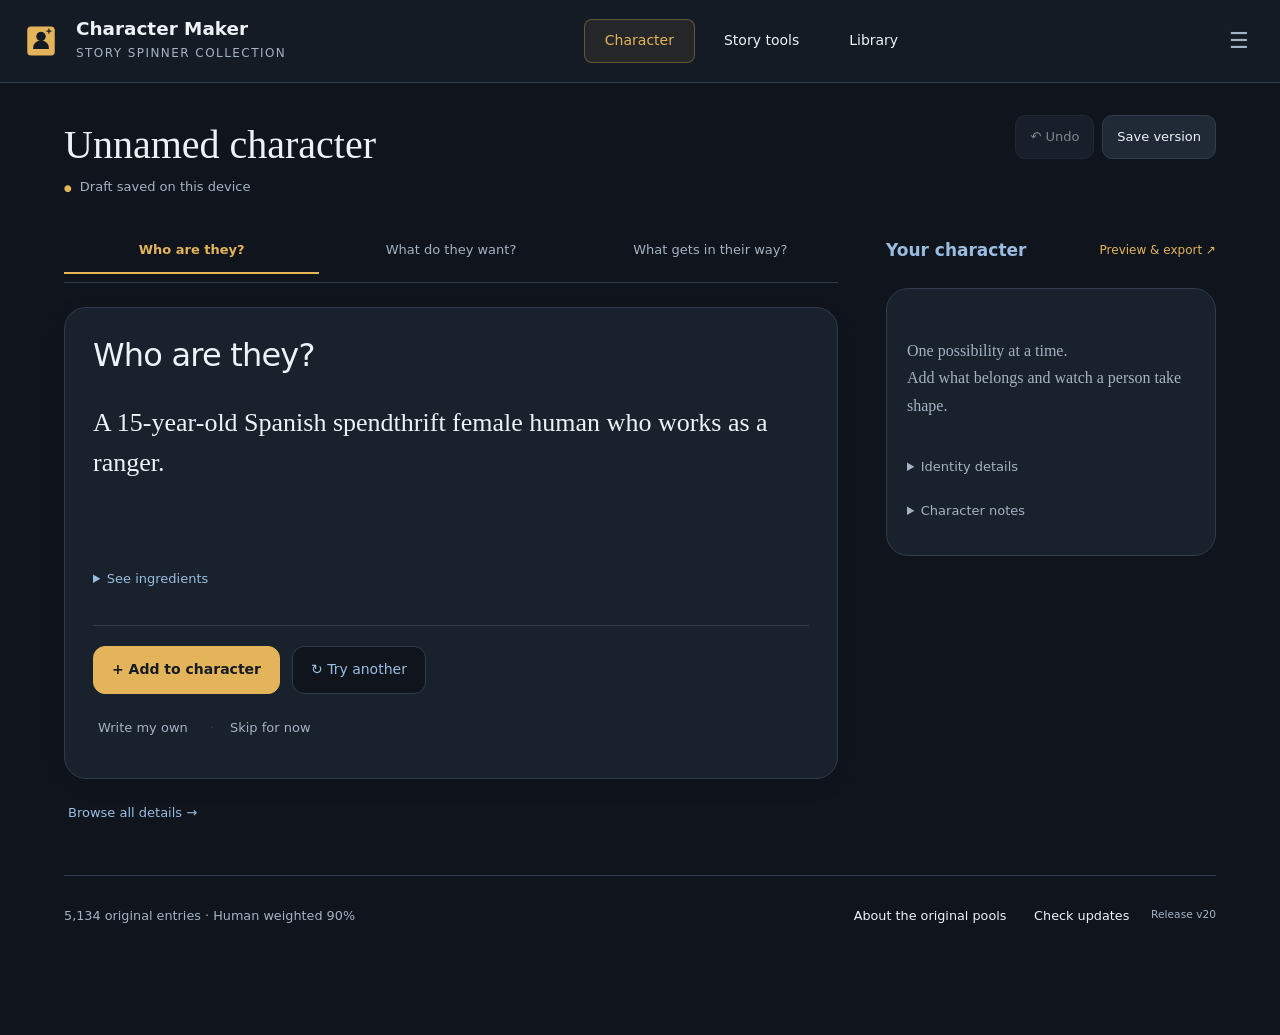
==== commit a51c84fd: "App reformat" ====
--- a/index.html
+++ b/index.html
@@ -1,11 +1,11 @@
 <!doctype html>
-<html lang="en"><head><meta charset="utf-8"><meta name="viewport" content="width=device-width,initial-scale=1,viewport-fit=cover"><meta name="theme-color" content="#151b24"><meta name="description" content="Roll, focus, and curate characters with your original Story Spinner elements."><meta name="apple-mobile-web-app-capable" content="yes"><meta name="apple-mobile-web-app-status-bar-style" content="black-translucent"><title>Character Maker</title><link rel="manifest" href="./manifest.webmanifest"><link rel="icon" href="./icon.svg" type="image/svg+xml"><link rel="apple-touch-icon" href="./icons/icon-192.png"><link rel="stylesheet" href="./style.css"><script defer src="./original-data.js"></script><script defer src="./additions.js"></script><script defer src="./core.js"></script><script defer src="./right-now-data.js"></script><script defer src="./right-now.js"></script><script defer src="./languages.js"></script><script defer src="./dialogue-data.js"></script><script defer src="./dialogue.js"></script><script defer src="./medical.js"></script><script defer src="./character-canvas.js"></script><script defer src="./character-tools.js"></script><script defer src="./app-updates.js"></script><script defer src="./app.js"></script></head>
+<html lang="en"><head><meta charset="utf-8"><meta name="viewport" content="width=device-width,initial-scale=1,viewport-fit=cover"><meta name="theme-color" content="#151b24"><meta name="description" content="Roll, focus, and curate characters with your original Story Spinner elements."><meta name="apple-mobile-web-app-capable" content="yes"><meta name="apple-mobile-web-app-status-bar-style" content="black-translucent"><title>Character Maker</title><link rel="manifest" href="./manifest.webmanifest"><link rel="icon" href="./icon.svg" type="image/svg+xml"><link rel="apple-touch-icon" href="./icons/icon-192.png"><link rel="stylesheet" href="./style.css"><link rel="stylesheet" href="./guided.css"><script defer src="./original-data.js"></script><script defer src="./additions.js"></script><script defer src="./core.js"></script><script defer src="./life-data.js"></script><script defer src="./character-life.js"></script><script defer src="./right-now-data.js"></script><script defer src="./right-now.js"></script><script defer src="./languages.js"></script><script defer src="./dialogue-data.js"></script><script defer src="./dialogue.js"></script><script defer src="./medical.js"></script><script defer src="./character-canvas.js"></script><script defer src="./character-tools.js"></script><script defer src="./app-updates.js"></script><script defer src="./guided-builder.js"></script><script defer src="./app.js"></script><script defer src="./guided-ui.js"></script></head>
 <body>
-<header class="header"><div class="brand"><img src="./icon.svg" width="44" height="44" alt=""><div><h1>Character Maker</h1><span>STORY SPINNER COLLECTION</span></div></div><div class="header-actions"><button id="install">Install app</button><button id="help">How to use</button></div></header>
+<header class="header"><div class="brand"><img src="./icon.svg" width="44" height="44" alt=""><div><h1>Character Maker</h1><span>STORY SPINNER COLLECTION</span></div></div><nav class="main-nav" aria-label="Main navigation"><button data-main="build">Character</button><button data-main="tools">Story tools</button><button data-main="saved">Library</button></nav><details class="app-menu"><summary aria-label="App menu">☰</summary><div><button id="install">Install app</button><button id="help">How to use</button><button data-open-settings>Story &amp; roll settings</button></div></details></header>
 <main>
-<nav class="tabs workspace-nav" aria-label="Character views"><button data-tab="build" aria-pressed="true">Build a Character</button><button data-tab="quick" aria-pressed="false">Quick Snapshot</button><label class="view-menu-label"><span class="sr-only">Explore sections and character tools</span><select id="viewMenu"><option value="">Explore / tools…</option><option value="full">Full Character</option><option value="dialogue">Dialogue Style</option><option value="now">Right Now</option><option value="medical">Medical</option><option value="sheet">My Sheet</option><option value="saved">Saved characters</option><option value="history">Undo &amp; roll history</option><option value="connections">Connected characters</option><option value="pressure">Put them under pressure</option><option value="brief">Finished character brief</option></select></label><button id="backToCharacter" hidden>← Back to Character</button></nav>
-<section class="workspace-head"><div><p class="eyebrow">YOUR NEXT CHARACTER</p><label class="name-label"><span class="sr-only">Character name or working title (optional)</span><input id="characterName" placeholder="Unnamed character" maxlength="150"></label><p class="intro">Roll possibilities. Follow a few. Keep what belongs.</p></div><div class="workspace-actions"><button id="save">Save character</button><details id="draftActions"><summary>Actions</summary><div class="roll-actions"><button class="primary" id="roll">⚄ Roll character</button><button id="focus">Shuffle focus</button><button id="newCharacter">New character</button><div class="action-history"><button id="undo">Undo</button><button id="redo">Redo</button></div><button id="showHistory">Roll history</button></div></details></div></section>
-<details class="settings"><summary>Roll settings <span id="settingsSummary"></span></summary><div class="settings-grid">
+<nav class="tabs workspace-nav" aria-label="Character views"><button data-tab="build" aria-pressed="true">Build a Character</button><button data-tab="quick" aria-pressed="false">Quick Snapshot</button><label class="view-menu-label"><span class="sr-only">Explore sections and character tools</span><select id="viewMenu"><option value="">Explore / tools…</option><option value="full">Full Character</option><option value="dialogue">Dialogue Style</option><option value="now">Right Now</option><option value="medical">Medical</option><option value="education">Education &amp; Training</option><option value="relationship-details">Relationship details</option><option value="sheet">My Sheet</option><option value="saved">Saved characters</option><option value="history">Undo &amp; roll history</option><option value="connections">Connected characters</option><option value="pressure">Put them under pressure</option><option value="brief">Finished character brief</option></select></label><button id="backToCharacter" hidden>← Back to Character</button></nav>
+<section class="workspace-head"><div><p class="eyebrow">YOUR NEXT CHARACTER</p><label class="name-label"><span class="sr-only">Character name or working title (optional)</span><input id="characterName" placeholder="Unnamed character" maxlength="150"></label><p class="intro" id="draftStatus" role="status">Draft saved on this device</p></div><div class="workspace-actions"><button id="builderUndo" aria-label="Undo last change">↶ <span>Undo</span></button><button id="save">Save version</button><details id="draftActions"><summary>More</summary><div class="roll-actions"><button class="primary" id="roll">⚄ Roll character</button><button id="focus">Shuffle focus</button><button id="newCharacter">New character</button><div class="action-history"><button id="undo">Undo</button><button id="redo">Redo</button></div><button id="showHistory">Roll history</button></div></details></div></section>
+<details class="settings" id="rollSettings"><summary>Story &amp; roll settings <span id="settingsSummary"></span></summary><div class="settings-grid">
 <label>Story year<input type="number" id="storyYear" min="1" max="9999" value="2026"></label>
 <label>Exact story date <span class="optional">optional</span><input type="date" id="storyDate" min="0001-01-01" max="9999-12-31"></label>
 <label>Age range<select id="ageRange"></select></label>
@@ -22,16 +22,31 @@
 <p id="momentSummary" class="moment-note"></p><p id="momentWarnings" class="moment-note"></p>
 <div id="pickerTools" class="view-tools"><p><span class="focus-mark"></span> Tap a field to toggle focus. Faded fields are still yours to use.</p><label id="groupWrap" hidden>Jump to <select id="groupJump"></select></label><button id="quickCustomize">Choose snapshot fields</button></div>
 <section id="dialogueTools" hidden aria-label="Dialogue curation"><div class="dialogue-toolbar"><p>Keep the habits you want to use. Each example illustrates one option.</p><label class="check"><input type="checkbox" id="dialogueWildcards">Optional Dialogue Wildcards</label><label class="check" id="combineWrap" hidden><input type="checkbox" id="dialogueCombine">Combine two</label></div><p id="dialogueWarnings" class="moment-note" role="status"></p><details class="dialogue-recipe"><summary>Dialogue recipe · kept details only</summary><div><p id="dialogueRecipe"></p><button id="copyRecipe">Copy recipe</button></div></details></section>
-<section id="canvasView" aria-label="Build a Character"><section class="foundation"><h2>Identity foundation</h2><div id="foundationContent"></div></section><div class="add-toolbar"><label>Candidate category<select id="candidateCategory"><option value="surprise">Surprise me</option></select></label><button class="primary" id="addCharacteristic">＋ Add characteristic</button></div><section id="candidatePanel" class="candidate-panel" aria-label="One candidate characteristic" hidden><h2>One possibility</h2><div id="candidateContent"></div></section><div class="section-heading"><h2>Accepted characteristics</h2><span id="canvasCount">0</span></div><div id="acceptedContent" class="accepted-grid"></div><details class="canvas-notes"><summary>Character notes</summary><label class="notes-label">Notes<textarea id="canvasNotes" rows="5"></textarea></label></details></section>
+<section id="canvasView" aria-label="Guided character builder">
+<div class="builder-grid"><div class="builder-main">
+<nav id="builderChapters" class="builder-chapters" aria-label="Character questions"><button data-chapter="identity"><span class="chapter-long">Who are they?</span><span class="chapter-short">Who</span></button><button data-chapter="motivation"><span class="chapter-long">What do they want?</span><span class="chapter-short">Want</span></button><button data-chapter="obstacle"><span class="chapter-long">What gets in their way?</span><span class="chapter-short">Obstacle</span></button></nav>
+<section class="guided-question" id="guidedQuestion"><h2 id="questionTitle">Who are they?</h2><p id="suggestionText" class="composed-sentence"></p>
+<details id="ingredientDetails" class="ingredient-details"><summary>See ingredients</summary><p class="ingredient-hint">Choose an element in the sentence or edit it below. Held and locked elements stay put when you try another.</p><div id="ingredientRows"></div></details>
+<div class="guided-actions"><button id="addDetail" class="primary">+ Add to character</button><button id="tryAnother" class="secondary">↻ Try another</button><div class="quiet-actions"><button id="writeOwn">Write my own</button><button id="skipStep">Skip for now</button></div></div></section>
+<button id="browseDetails" class="browse-button">Browse all details →</button>
+<section id="deeperDevelopment" class="deeper-development" hidden><h2>What would help you picture them next?</h2><div><button data-explore="appearance">See them <small>Appearance &amp; details</small></button><button data-explore="dialogue">Hear them <small>Voice &amp; dialogue</small></button><button data-explore="background">Know their past <small>Background &amp; relationships</small></button><button data-explore="pressure">Watch them act <small>Put them under pressure</small></button></div></section>
+<section id="singleDetailBuilder" hidden><div class="section-heading"><h2>Explore one detail</h2><button id="closeSingleDetail">Back to guided builder</button></div><div class="add-toolbar"><label>Candidate category<select id="candidateCategory"><option value="surprise">Surprise me</option></select></label><button class="primary" id="addCharacteristic">＋ Add characteristic</button></div><section id="candidatePanel" class="candidate-panel" aria-label="One candidate characteristic" hidden><h2>One possibility</h2><div id="candidateContent"></div></section><div class="section-heading"><h2>Accepted characteristics</h2><span id="canvasCount">0</span></div><div id="acceptedContent" class="accepted-grid"></div></section>
+</div>
+<aside id="guidedSketch" class="guided-sketch"><div class="sketch-heading"><h2>Your character</h2><button id="toggleSketch" aria-expanded="false" aria-controls="sketchBody">Your sketch · 0 details ⌄</button><button id="previewExport">Preview &amp; export ↗</button></div><div id="sketchBody" class="sketch-body"><div id="guidedSketchContent"></div><details class="foundation" id="foundationDetails"><summary>Identity details</summary><div id="foundationContent"></div></details><details class="canvas-notes"><summary>Character notes</summary><label class="notes-label">Notes<textarea id="canvasNotes" rows="5"></textarea></label></details></div></aside>
+</div></section>
+<section id="toolsView" class="tools-hub" hidden><h2>Give them a story to step into.</h2><p>Develop a voice, explore a moment, or discover what happens under pressure.</p><div class="tool-grid"><article><h3>Right Now</h3><p>A place, an action, a thought. Find a moment in their life.</p><button data-go="now">Put them in a moment</button></article><article><h3>Connected characters</h3><p>Introduce an ally, a rival, or someone who remembers their past.</p><button data-go="connections">Explore a connection</button></article><article><h3>Put them under pressure</h3><p>Offer a difficult choice. You decide how they respond.</p><button data-go="pressure">Try a dilemma</button></article><article><h3>Voice &amp; dialogue</h3><p>Give them habits you can hear in a conversation.</p><button data-go="dialogue">Develop their voice</button></article></div></section>
+
+<section id="relationshipControls" hidden aria-label="Relationship settings"><label class="check"><input id="relationshipAdultEnabled" type="checkbox" aria-describedby="relationshipAdultHint">Include adult intimacy field (18+ characters)</label><p class="moment-note" id="relationshipAdultHint">Requires a confirmed age of 18 or older.</p></section>
 <section id="results" aria-label="Generated character"></section>
 <section id="sheetView" hidden><div class="sheet-toolbar"><p>Your chosen details, regardless of focus.</p><div><button id="copySheet">Copy sheet</button><button id="exportCharacter">Export character</button><button id="clearKept">Clear kept marks</button></div></div><p class="moment-note"><span id="keptCount">0</span> kept details</p><div id="sheetContent"></div><label class="notes-label">Your character notes<textarea id="notes" rows="7" placeholder="What do these details mean in your story?"></textarea></label></section>
 <section id="savedView" hidden><div class="sheet-toolbar"><p>Saved on this device. Export a backup to move your characters.</p><div><button id="exportAll">Export all</button><button id="importButton">Import backup</button><input id="importFile" type="file" accept="application/json,.json" hidden></div></div><p class="moment-note"><span id="savedCount">0</span> saved snapshots</p><div id="savedContent"></div></section>
 <section id="workshopView" hidden aria-label="Character workshop"></section>
-<footer><span id="poolStats"></span><a href="./character-maker.zip" download>Download app for GitHub</a><button id="originalInfo">About the original pools</button><button id="checkUpdates">Check updates</button><small id="appVersion">Release v15</small></footer>
+<footer><span id="poolStats"></span><a href="./character-maker.zip" download>Download app for GitHub</a><button id="originalInfo">About the original pools</button><button id="checkUpdates">Check updates</button><small id="appVersion">Release v20</small></footer>
 </main>
-<dialog id="helpDialog"><div class="dialog-head"><h2>Make it yours</h2><button data-close aria-label="Close">✕</button></div><div class="help-copy"><p><strong>Roll character</strong> changes unlocked results. <strong>Shuffle focus</strong> only changes which fields stand out.</p><p>Tap or click a field’s label, value, or card background to toggle its focus. Buttons and editing controls keep their own actions. You can also use the keyboard-accessible Focus button. Use <strong>Copy</strong> on any field to paste its label as a heading and its text as a paragraph into Google Docs. Every field has <strong>Focus</strong>, <strong>Lock</strong>, <strong>Keep</strong>, and <strong>Reroll</strong>. Keep adds it to My Sheet. Lock preserves it on future rolls. Open Edit to choose an original entry or write your own.</p><p>Build a Character, Quick Snapshot, and every deeper panel share the same character. Switching views won't reroll anything.</p><h3>Build a Character</h3><p>Start with a compact identity foundation, then tap <strong>Add characteristic</strong>. A candidate shows an existing background result. <strong>Keep</strong> accepts a snapshot for the canvas and My Sheet. <strong>Another</strong> changes the proposed field within your selected category; <strong>Reroll Value</strong> rolls that same field using its existing dependency rules. <strong>Dismiss</strong> adds nothing. Surprise me gives eligible categories equal chances before choosing a field.</p><p>Suggestions prefer unaccepted fields in focus and avoid repeats within a cycle. When only faded fields remain, choose Shuffle focus or Include remaining faded. Focus determines suggestions; acceptance determines canvas content. Accepted cards remain readable after focus changes. <strong>Explore section</strong> opens the relevant field on the same character; the sticky <strong>Back to Character</strong> button returns to your canvas. Keep in any panel also adds that detail to the canvas.</p><p>Canvas Edit changes the accepted snapshot. Replace with current result deliberately captures the latest background value. Roll character preserves kept snapshots and locked background values. <strong>New character</strong>, in Actions, creates a fresh draft and asks before discarding accepted details or notes; saved snapshots remain available. Quick Snapshot retains the existing customizable compact assortment. Use Explore / tools for all deeper panels, My Sheet, and Saved characters. A second Actions menu stays at the bottom right as you scroll, with the same Roll character, Shuffle focus, and New character controls.</p><h3>Dialogue Style</h3><p>Dialogue Style gives concrete writing directions for amount, sentence shape, register, words, profanity, speech and messaging presentation, multilingual behavior, conversational habits, thought-to-speech, omissions, and situational changes. The original acoustic descriptions remain under <strong>Voice Sound</strong>. These are options to curate, not habits to apply to every sentence. Examples demonstrate individual options and are not one conversation.</p><p><strong>Keep</strong> captures a detail for My Sheet and the <strong>Dialogue recipe</strong>. The recipe includes only kept dialogue details and Voice Sound, including their earlier snapshots after rerolls. Copy recipe copies those choices. New fields are available in Choose snapshot fields without being added to the default sketch.</p><p><strong>Optional Dialogue Wildcards</strong> starts with one writing challenge. <strong>Combine two</strong> avoids declared incompatible pairs on random rolls. Manual choices and locks are preserved; conflicting selections are explained. Focus on a wildcard is a suggestion, never enforcement. Edit a challenge to choose its scope, parameters, or fictional reason. English letter, word, and syllable conventions are labeled; syllable and grammar examples were checked manually.</p><p>Main language follows National heritage using an editable country default. Second and third languages are distinct random languages, or None. Unlocked full rolls produce 55% one language, 32% two, and 13% three. Locked values and accepted snapshots are preserved. Multilingual cards use all three language fields as their reference; Edit permits a manual override. Switching requires author-established ability in another language. Bracketed examples are fillable templates. A wildcard’s English–Spanish example illustrates one switch without assigning either language to the character. Situational change names one baseline habit and proposes an exception under anger, fear, comfort, or authority.</p><p>Expand the named arrays in <code>dialogue-data.js</code>. Each option has an ID, label, instruction, and example. Wildcard compatibility exclusions and parameter pools are editable there; local generation logic is in <code>dialogue.js</code>.</p><h3>Right Now</h3><p>A moment in the same character’s life: place, activity, private thoughts, fictional device readings, media, conversation, sightings, stated status, and immediate context. Each slot uses the same Focus, Lock, Keep, Edit, and Reroll controls. Quick Snapshot can include any of these same values.</p><p><strong>Footprint archetypes</strong> change the odds of available sources on future rolls, without defining personality. No source, Unknown, Unavailable, Outdated, Concealed, and Conflicting are usable information states. They are separate from <strong>random focus</strong>, which changes emphasis only. Faded fields stay readable and interactive.</p><p><strong>Known to whom?</strong> changes presentation without deleting values. Observer views mark private experience unavailable; sightings separate recorded behavior from interpretation. Edit / choose · author details exposes the underlying author value, even when a source lacks it. My Sheet retains exactly what you kept, including earlier author details.</p><p><strong>Connected moment</strong> coordinates setting, spot, activity, partner/method, and goal/next action. Parent rerolls can update unlocked dependent slots. Locked conflicts remain for you to curate. Independent mode allows surprising combinations. Device readings always require an available fictional device; retained locked readings are not presented as current readings when it is absent.</p><p>All telemetry, communications, sightings, and statuses are invented locally. This app never accesses sensors, health data, location services, or accounts. Expand named arrays and probability rules in <code>right-now-data.js</code>; field definitions and lightweight relationships are in <code>right-now.js</code>.</p><h3>Undo &amp; roll history</h3><p>Undo and Redo are in both Actions menus. Use Roll history to restore a complete earlier character or field roll. Recent changes include edits, locks, kept details, notes, and workshop tools. Ctrl/Cmd+Z and Ctrl/Cmd+Shift+Z work outside text editors. Recent history survives reloading on this device; save snapshots for permanent versions. Undo changes the working draft, while saved characters stay separate.</p><h3>Connected characters</h3><p>Generate a sibling, rival, ally, coworker, friend, or mentor, or use an existing saved character. Each has their own profile, shared history, two perspectives, and a current tension. Expand the relationship to edit it. Save current &amp; open preserves your current draft as a saved snapshot before opening the connected profile. Copies are independent of saved sources.</p><h3>Put them under pressure</h3><p>Generate a dilemma based on kept traits, motivations, flaws, and goals. Write the response and Keep situation to retain it. Another situation preserves kept scenes. Reactions remain your choice.</p><h3>Finished character brief</h3><p>Review a printable brief made from the identity foundation and kept snapshots. Add a one-line introduction and an optional PNG, JPG, or WebP portrait up to 250 KB. Choose all kept details or a compact reference, and include notes, relationships, and kept situations. Copy brief, Print / Save PDF, and Download HTML use the same reviewed content. Long briefs flow onto additional pages.</p><h3>Medical</h3><p>Medical shares the current character, with precise height in feet/inches, total inches, and centimeters; weight in pounds and kilograms; a calculated weight category; condition and medication prompts; last food, elapsed hours, and their reaction. Edit numeric fields in your chosen unit. Unlocked height details follow each other; locked conflicts remain visible for review. Keep captures snapshots, so later changes do not replace accepted details.</p><p>Adult human BMI reference categories apply only from confirmed age 20. Younger characters and other species remain unclassified. Medication prompts include common and rare conditions, plus none and unknown; they are modern fictional references without doses, not treatment plans. Set a custom condition and medications in Edit for other histories or story eras.</p><h3>Birthday and age</h3><p>Enter a story year to see the age they turn that year. Add an exact story date to see their age on that day. Edit the birthday in its card. Western zodiac uses common date ranges; cusp dates can vary. Chinese zodiac uses Lunar New Year and the year’s heavenly-stem element. Symbolic associations are prompts for your writing.</p><h3>Install on your phone</h3><p id="updateStatus" role="status">Checking update availability…</p><button id="helpCheckUpdates">Check for updates</button><p><strong>iPhone / iPad:</strong> open your GitHub Pages link in Safari, tap Share, then Add to Home Screen. Enable Open as Web App if offered.</p><p><strong>Android:</strong> open the link in Chrome, then tap Install app or choose Install / Add to Home screen from the browser menu.</p><p>Open the hosted app once while online. It downloads its files for offline use. A ZIP file itself doesn't install as a phone app; upload its contents to GitHub Pages first.</p><p><strong>Update an installed app:</strong> open the app online and tap Check updates at the top of the installed app, in this help panel, or at the bottom of the page. When App update ready appears, apply any open field edits, then tap Update &amp; reload. Your draft is saved before reloading, and your saved characters stay on this device. No reinstall or clearing browser data is needed. If an older version still shows Install app, close it from Recent apps and reopen it online after the update has downloaded.</p><h3>Put it on GitHub</h3><p>Download the ZIP below and extract it. Upload the contents of the character-maker folder to your repository root. In Settings → Pages, select Deploy from a branch, main, / (root). No build step is needed. The README includes the steps.</p><p>Saved characters stay in this browser on this device. Export a backup before changing devices or clearing browser data.</p></div></dialog>
+<nav class="mobile-nav" aria-label="Main navigation"><button data-main="build">♙<span>Character</span></button><button data-main="tools">⚒<span>Story tools</span></button><button data-main="saved">▤<span>Library</span></button></nav><dialog id="builderDialog" aria-labelledby="builderDialogTitle"><div class="dialog-head"><h2 id="builderDialogTitle"></h2><button data-close aria-label="Close">✕</button></div><div id="builderDialogContent"></div></dialog>
+<dialog id="helpDialog"><div class="dialog-head"><h2>Make it yours</h2><button data-close aria-label="Close">✕</button></div><div class="help-copy"><h3>The guided builder</h3><p>Start with <strong>Who are they?</strong>, <strong>What do they want?</strong>, and <strong>What gets in their way?</strong>. Each possibility combines real character-array entries. Choose <strong>See ingredients</strong> to edit, choose or reroll an element, change an influence pool, or hold part of the sentence. Add to character keeps the sentence and its source details. Try another preserves kept facts and locked or held elements. Write my own lets you author the whole sentence. Skip any question and return whenever you like.</p><p><strong>Character</strong> holds your sketch, <strong>Story tools</strong> opens writing exercises, and <strong>Library</strong> holds saved versions and backups. Browse all details opens every original generator and the single-detail builder. Preview &amp; export includes your composed sentences and kept details.</p><p><strong>Roll character</strong> changes unlocked results. <strong>Shuffle focus</strong> only changes which fields stand out.</p><p>Tap or click a field’s label, value, or card background to toggle its focus. Buttons and editing controls keep their own actions. You can also use the keyboard-accessible Focus button. Use <strong>Copy</strong> on any field to paste its label as a heading and its text as a paragraph into Google Docs. Every field has <strong>Focus</strong>, <strong>Lock</strong>, <strong>Keep</strong>, and <strong>Reroll</strong>. Keep adds it to My Sheet. Lock preserves it on future rolls. Open Edit to choose an original entry or write your own.</p><p>Build a Character, Quick Snapshot, and every deeper panel share the same character. Switching views won't reroll anything.</p><h3>Build a Character</h3><p>Start with a compact identity foundation, then tap <strong>Add characteristic</strong>. A candidate shows an existing background result. <strong>Keep</strong> accepts a snapshot for the canvas and My Sheet. <strong>Another</strong> changes the proposed field within your selected category; <strong>Reroll Value</strong> rolls that same field using its existing dependency rules. <strong>Dismiss</strong> adds nothing. Surprise me gives eligible categories equal chances before choosing a field.</p><p>Suggestions prefer unaccepted fields in focus and avoid repeats within a cycle. When only faded fields remain, choose Shuffle focus or Include remaining faded. Focus determines suggestions; acceptance determines canvas content. Accepted cards remain readable after focus changes. <strong>Explore section</strong> opens the relevant field on the same character; the sticky <strong>Back to Character</strong> button returns to your canvas. Keep in any panel also adds that detail to the canvas.</p><p>Canvas Edit changes the accepted snapshot. Replace with current result deliberately captures the latest background value. Roll character preserves kept snapshots and locked background values. <strong>New character</strong>, in Actions, creates a fresh draft and asks before discarding accepted details or notes; saved snapshots remain available. Quick Snapshot retains the existing customizable compact assortment. Use Explore / tools for all deeper panels, My Sheet, and Saved characters. A second Actions menu stays at the bottom right as you scroll, with the same Roll character, Shuffle focus, and New character controls.</p><h3>Dialogue Style</h3><p>Dialogue Style gives concrete writing directions for amount, sentence shape, register, words, profanity, speech and messaging presentation, multilingual behavior, conversational habits, thought-to-speech, omissions, and situational changes. The original acoustic descriptions remain under <strong>Voice Sound</strong>. These are options to curate, not habits to apply to every sentence. Examples demonstrate individual options and are not one conversation.</p><p><strong>Keep</strong> captures a detail for My Sheet and the <strong>Dialogue recipe</strong>. The recipe includes only kept dialogue details and Voice Sound, including their earlier snapshots after rerolls. Copy recipe copies those choices. New fields are available in Choose snapshot fields without being added to the default sketch.</p><p><strong>Optional Dialogue Wildcards</strong> starts with one writing challenge. <strong>Combine two</strong> avoids declared incompatible pairs on random rolls. Manual choices and locks are preserved; conflicting selections are explained. Focus on a wildcard is a suggestion, never enforcement. Edit a challenge to choose its scope, parameters, or fictional reason. English letter, word, and syllable conventions are labeled; syllable and grammar examples were checked manually.</p><p>Main language follows National heritage using an editable country default. Second and third languages are distinct random languages, or None. Unlocked full rolls produce 55% one language, 32% two, and 13% three. Locked values and accepted snapshots are preserved. Multilingual cards use all three language fields as their reference; Edit permits a manual override. Switching requires author-established ability in another language. Bracketed examples are fillable templates. A wildcard’s English–Spanish example illustrates one switch without assigning either language to the character. Situational change names one baseline habit and proposes an exception under anger, fear, comfort, or authority.</p><p>Expand the named arrays in <code>dialogue-data.js</code>. Each option has an ID, label, instruction, and example. Wildcard compatibility exclusions and parameter pools are editable there; local generation logic is in <code>dialogue.js</code>.</p><h3>Right Now</h3><p>A moment in the same character’s life: place, activity, private thoughts, fictional device readings, media, conversation, sightings, stated status, and immediate context. Each slot uses the same Focus, Lock, Keep, Edit, and Reroll controls. Quick Snapshot can include any of these same values.</p><p><strong>Footprint archetypes</strong> change the odds of available sources on future rolls, without defining personality. No source, Unknown, Unavailable, Outdated, Concealed, and Conflicting are usable information states. They are separate from <strong>random focus</strong>, which changes emphasis only. Faded fields stay readable and interactive.</p><p><strong>Known to whom?</strong> changes presentation without deleting values. Observer views mark private experience unavailable; sightings separate recorded behavior from interpretation. Edit / choose · author details exposes the underlying author value, even when a source lacks it. My Sheet retains exactly what you kept, including earlier author details.</p><p><strong>Connected moment</strong> coordinates setting, spot, activity, partner/method, and goal/next action. Parent rerolls can update unlocked dependent slots. Locked conflicts remain for you to curate. Independent mode allows surprising combinations. Device readings always require an available fictional device; retained locked readings are not presented as current readings when it is absent.</p><p>All telemetry, communications, sightings, and statuses are invented locally. This app never accesses sensors, health data, location services, or accounts. Expand named arrays and probability rules in <code>right-now-data.js</code>; field definitions and lightweight relationships are in <code>right-now.js</code>.</p><h3>Undo &amp; roll history</h3><p>Undo and Redo are in both Actions menus. Use Roll history to restore a complete earlier character or field roll. Recent changes include edits, locks, kept details, notes, and workshop tools. Ctrl/Cmd+Z and Ctrl/Cmd+Shift+Z work outside text editors. Recent history survives reloading on this device; save snapshots for permanent versions. Undo changes the working draft, while saved characters stay separate.</p><h3>Connected characters</h3><p>Generate a sibling, rival, ally, coworker, friend, or mentor, or use an existing saved character. Each has their own profile, shared history, two perspectives, and a current tension. Expand the relationship to edit it. Save current &amp; open preserves your current draft as a saved snapshot before opening the connected profile. Copies are independent of saved sources.</p><h3>Put them under pressure</h3><p>Generate a dilemma based on kept traits, motivations, flaws, and goals. Write the response and Keep situation to retain it. Another situation preserves kept scenes. Reactions remain your choice.</p><h3>Finished character brief</h3><p>Review a printable brief made from the identity foundation and kept snapshots. Add a one-line introduction and an optional PNG, JPG, or WebP portrait up to 250 KB. Choose all kept details or a compact reference, and include notes, relationships, and kept situations. Copy brief, Print / Save PDF, and Download HTML use the same reviewed content. Long briefs flow onto additional pages.</p><h3>Medical</h3><p>Medical shares the current character, with precise height in feet/inches, total inches, and centimeters; weight in pounds and kilograms; a calculated weight category; condition and medication prompts; last food, elapsed hours, and their reaction. Edit numeric fields in your chosen unit. Unlocked height details follow each other; locked conflicts remain visible for review. Keep captures snapshots, so later changes do not replace accepted details.</p><p>Adult human BMI reference categories apply only from confirmed age 20. Younger characters and other species remain unclassified. Medication prompts include common and rare conditions, plus none and unknown; they are modern fictional references without doses, not treatment plans. Set a custom condition and medications in Edit for other histories or story eras.</p><h3>Education &amp; Training</h3><p>Browse all details opens education level, degree subjects, current enrollment, trade training, and feelings about education. Completed subjects follow the overall level; edit or lock fields to author an unusual path.</p><h3>Relationship details</h3><p>Explore relationship history, status, durations, children, traits, viewpoints, and F-to-S ratings. Overall rating averages the available areas. Current status draws from romantic entries in the original family_status pool. Sexual-history, intimacy, and attractiveness fields require a confirmed adult age. Teenagers receive nonsexual relationship prompts; children do not receive this category.</p><h3>Birthday and age</h3><p>Enter a story year to see the age they turn that year. Add an exact story date to see their age on that day. Edit the birthday in its card. Western zodiac uses common date ranges; cusp dates can vary. Chinese zodiac uses Lunar New Year and the year’s heavenly-stem element. Symbolic associations are prompts for your writing.</p><h3>Install on your phone</h3><p id="updateStatus" role="status">Checking update availability…</p><button id="helpCheckUpdates">Check for updates</button><p><strong>iPhone / iPad:</strong> open your GitHub Pages link in Safari, tap Share, then Add to Home Screen. Enable Open as Web App if offered.</p><p><strong>Android:</strong> open the link in Chrome, then tap Install app or choose Install / Add to Home screen from the browser menu.</p><p>Open the hosted app once while online. It downloads its files for offline use. A ZIP file itself doesn't install as a phone app; upload its contents to GitHub Pages first.</p><p><strong>Update an installed app:</strong> open the app online and tap Check updates at the top of the installed app, in this help panel, or at the bottom of the page. When App update ready appears, apply any open field edits, then tap Update &amp; reload. Your draft is saved before reloading, and your saved characters stay on this device. No reinstall or clearing browser data is needed. If an older version still shows Install app, close it from Recent apps and reopen it online after the update has downloaded.</p><h3>Put it on GitHub</h3><p>Download the ZIP below and extract it. Upload the contents of the character-maker folder to your repository root. In Settings → Pages, select Deploy from a branch, main, / (root). No build step is needed. The README includes the steps.</p><p>Saved characters stay in this browser on this device. Export a backup before changing devices or clearing browser data.</p></div></dialog>
 <dialog id="sketchDialog"><div class="dialog-head"><h2>Quick Snapshot fields</h2><button data-close aria-label="Close">✕</button></div><p>Choose what appears in your compact view.</p><div id="sketchOptions"></div><button class="primary" id="applySketch">Apply selection</button></dialog>
-<dialog id="originalDialog"><div class="dialog-head"><h2>Original Story Spinner pools</h2><button data-close aria-label="Close">✕</button></div><p>Every original entry is preserved, including wording, capitalization, repeated entries, and their effect on selection odds. New elements live in a separate file. Adult intimacy results are available for characters aged 18 and older.</p><p>The original “race” field appears as Species / kind. The original organizations pool also contains places; both remain in its original selection pool.</p><p><a href="./character_elements.json" download>Download the unchanged original JSON</a></p><p><a href="https://github.com/KgitWH21/storyspinner25/blob/main/character_elements.json" target="_blank" rel="noopener">View source on GitHub</a></p></dialog>
+<dialog id="originalDialog"><div class="dialog-head"><h2>Original Story Spinner pools</h2><button data-close aria-label="Close">✕</button></div><p>Every original entry is preserved, including wording, capitalization, and repeated entries. Species rolls favor Human at 90%, with the remaining 10% shared by other kinds. Other source pools retain their duplicate weighting. New education and relationship pools live in life-data.js. Adult intimacy results are available for characters aged 18 and older.</p><p>The original “race” field appears as Species / kind. The original organizations pool also contains places; both remain in its original selection pool.</p><p><a href="./character_elements.json" download>Download the unchanged original JSON</a></p><p><a href="https://github.com/KgitWH21/storyspinner25/blob/main/character_elements.json" target="_blank" rel="noopener">View source on GitHub</a></p></dialog>
 <dialog id="fieldEditorDialog"><div class="dialog-head"><h2>Edit foundation</h2><button data-close aria-label="Close">✕</button></div><div id="fieldEditorContent"></div></dialog>
 <dialog id="keptEditorDialog"><div class="dialog-head"><h2 id="keptEditorTitle">Edit accepted detail</h2><button data-close aria-label="Close">✕</button></div><label class="notes-label">Accepted snapshot<textarea id="keptValueEdit" rows="6"></textarea></label><button id="saveKeptEdit" class="primary">Save kept edit</button><details><summary>Current background result</summary><p id="currentKeptResult" class="value"></p><button id="replaceKept">Replace with current result</button></details></dialog>
 <details id="floatingActions" class="floating-actions"><summary aria-label="Character actions">Actions</summary><div class="roll-actions"><button class="primary" id="floatingRoll">⚄ Roll character</button><button id="floatingFocus">Shuffle focus</button><button id="floatingNewCharacter">New character</button><div class="action-history"><button id="floatingUndo">Undo</button><button id="floatingRedo">Redo</button></div><button id="floatingHistory">Roll history</button></div></details>
--- a/guided.css
+++ b/guided.css
@@ -0,0 +1,15 @@
+/* Guided workspace: the same offline app, with a quieter hierarchy. */
+:root{--spring:cubic-bezier(.2,.8,.2,1)}
+button,summary{touch-action:manipulation}button{transition:transform 180ms var(--spring),background-color 140ms,border-color 140ms}button:active,button.button-pressed{transform:scale(.97) translateY(1px);transition-duration:90ms}button:disabled{transform:none}.header{position:relative;gap:24px;padding-top:16px;padding-bottom:16px}.brand{flex-shrink:0}.main-nav{display:flex;gap:8px;margin:auto}.main-nav button{background:transparent;border-color:transparent;font-size:14px;min-height:44px;padding:8px 20px}.main-nav .selected,.mobile-nav .selected{color:var(--accent);background:#e4b45a14;border-color:#e4b45a55}.app-menu{position:relative}.app-menu>summary{list-style:none;cursor:pointer;min-width:44px;min-height:44px;padding:8px;text-align:center;font-size:22px;color:var(--muted)}.app-menu>summary::-webkit-details-marker{display:none}.app-menu>div{position:absolute;right:0;top:100%;z-index:50;display:grid;gap:8px;width:240px;max-height:75dvh;overflow:auto;padding:12px;border:1px solid var(--line);border-radius:14px;background:var(--panel);box-shadow:0 8px 30px #0006}.app-menu button{text-align:left;font-size:14px;min-height:44px}.app-menu .roll-actions{display:grid;justify-content:stretch}.app-menu .action-history{display:grid}.mobile-nav{display:none}
+main{max-width:1200px;padding:32px 24px 80px}.building main{padding:32px 24px 80px}.workspace-nav>[data-tab],.workspace-nav>.view-menu-label{display:none}.building .workspace-nav{display:none}.workspace-nav{margin:0 0 16px;border:0;padding:0;position:static}.workspace-head,.building .workspace-head{align-items:flex-start;gap:24px;flex-direction:row;flex-wrap:nowrap;padding:0;margin-bottom:32px}.workspace-head>div:first-child{flex:1;min-width:0}.workspace-head .eyebrow{display:none}.workspace-head .intro,.building .intro{display:block;font:13px/1.5 system-ui;color:var(--muted);margin-top:8px}.intro::before{content:'●';font-size:9px;color:var(--accent);margin-right:8px}.name-label input,.building .name-label input{font:40px/1.2 Georgia,serif;width:100%;max-width:650px}.workspace-actions{flex-shrink:0;display:flex;gap:8px;align-items:center}.workspace-actions>button,.building .workspace-actions>button{min-height:44px;padding:8px 14px;font-size:13px;border-radius:10px}#draftActions{display:none}#rollSettings{display:none}#builderDialog #rollSettings{display:block;margin:0;border:0}.building>.floating-actions{display:none}
+.builder-grid{display:grid;grid-template-columns:minmax(0,1fr) 330px;gap:48px;align-items:start}.builder-main{min-width:0}.builder-chapters{display:flex;gap:4px;border-bottom:1px solid var(--line);margin-bottom:24px;padding-bottom:8px}.builder-chapters button{flex:1;background:transparent;border:0;border-bottom:2px solid transparent;border-radius:0;padding:12px 8px;font-size:13px;color:var(--muted);white-space:nowrap}.builder-chapters .active{color:var(--accent);border-bottom-color:var(--accent);font-weight:650}.builder-chapters .complete::after{content:' ✓';font-size:11px}.chapter-short{display:none}.guided-question{padding:28px;border:1px solid var(--line);border-radius:22px;background:var(--panel);box-shadow:0 6px 20px #0002}.guided-question h2{font:500 32px/1.2 system-ui;letter-spacing:-.025em;margin:0 0 28px}.composed-sentence{font:26px/1.55 Georgia,serif;overflow-wrap:anywhere;margin:0 0 24px;min-height:130px}.sentence-ingredient{display:inline;padding:0;min-height:0;background:transparent!important;border:0;border-radius:2px;color:inherit;font:inherit;line-height:inherit;text-align:inherit;box-decoration-break:clone;transition:none}.sentence-ingredient:hover{text-decoration:underline;text-decoration-style:dotted;text-underline-offset:5px}.sentence-ingredient:active{transform:none;color:var(--accent)}.sentence-ingredient:focus-visible{outline-offset:2px}.ingredient-details{margin:0 0 24px}.ingredient-details>summary{display:list-item;cursor:pointer;color:var(--blue);font-size:13px;min-height:44px;padding:12px 0}.ingredient-hint{font:13px/1.6 system-ui;color:var(--muted);margin:0 0 12px}.ingredient-row{display:flex;gap:12px;align-items:center;border-top:1px solid var(--line);padding:14px 0}.ingredient-value{flex:1;min-width:0}.ingredient-value>label{display:block;font-size:12px;color:var(--blue);text-transform:capitalize}.ingredient-value p{font:15px/1.6 system-ui;margin:4px 0;overflow-wrap:anywhere;white-space:pre-wrap}.ingredient-value>small{font-size:11px;color:var(--muted)}.ingredient-actions{display:flex;gap:4px;flex-shrink:0}.ingredient-actions button{min-height:44px;min-width:44px;padding:6px 8px;font-size:12px;background:var(--bg)}.ingredient-actions [aria-pressed=true]{color:var(--accent);border-color:var(--accent)}.ingredient-pool select{font-size:12px;margin-top:8px}.guided-actions{display:flex;gap:12px;flex-wrap:wrap;padding-top:20px;border-top:1px solid var(--line)}.guided-actions>button{min-height:48px;border-radius:12px;font-size:14px;padding:12px 18px}.guided-actions .secondary{color:var(--blue);background:var(--bg)}.quiet-actions{display:flex;gap:12px;flex-basis:100%}.quiet-actions button{font-size:13px;color:var(--muted);border-color:transparent;background:transparent;min-height:44px;padding:8px 4px}.quiet-actions button+button::before{content:'·';margin-right:16px;color:var(--line)}.browse-button{margin-top:12px;min-height:44px;border:0;background:transparent;font-size:13px;color:var(--blue);padding-left:4px}
+.guided-sketch{position:sticky;top:24px;min-width:0}.sketch-heading{display:flex;align-items:center;justify-content:space-between;gap:12px;margin-bottom:16px}.sketch-heading h2{font-size:17px;margin:0;color:var(--blue);font-weight:650}.sketch-heading>button{font-size:12px;color:var(--accent);background:transparent;border:0;min-height:44px;padding:4px 0}#toggleSketch{display:none}.sketch-body{background:var(--panel);border:1px solid var(--line);border-radius:22px;padding:20px}.sketch-composition{padding:0 0 18px;margin:0 0 18px;border-bottom:1px solid var(--line)}.sketch-composition>div:first-child{display:flex;align-items:center;justify-content:space-between;gap:8px}.sketch-composition h3{font:600 12px/1.5 system-ui;color:var(--blue);margin:0}.sketch-composition p{font:17px/1.65 Georgia,serif;white-space:pre-wrap;overflow-wrap:anywhere;margin:6px 0}.sketch-composition button,.other-kept-row button{background:transparent;border:0;padding:6px;font-size:12px;color:var(--muted);min-height:36px}.sketch-composition-actions{display:flex;gap:8px}.sketch-composition-actions button{min-height:44px}.guided-sketch .foundation{padding:0;border:0;border-radius:0;background:transparent;margin-top:16px}.guided-sketch .foundation>summary,.guided-sketch .canvas-notes>summary,.other-kept>summary{color:var(--muted);font-size:13px;min-height:44px;padding:10px 0;cursor:pointer}.guided-sketch .foundation-field{display:block}.guided-sketch .foundation-field>.field-actions{max-width:none;justify-content:flex-start;margin-top:8px}.guided-sketch .foundation-field p{font-size:14px}.guided-sketch .canvas-notes{margin-top:0}.guided-sketch .notes-label{font-size:13px;margin-top:8px}.guided-sketch .canvas-empty{font:16px/1.7 Georgia,serif;padding:12px 0}.other-kept-row{border-top:1px solid var(--line);padding:12px 0}.other-kept-row h3{font-size:12px;color:var(--blue);margin:0}.other-kept-row p{white-space:pre-wrap;overflow-wrap:anywhere;font-size:14px;margin:6px 0}.deeper-development{border-top:1px solid var(--line);margin-top:32px;padding-top:24px}.deeper-development h2{font-size:18px;font-weight:500;color:var(--blue);margin:0 0 16px}.deeper-development>div{display:grid;grid-template-columns:1fr 1fr;gap:12px}.deeper-development button{text-align:left;padding:16px;border-radius:14px;font-size:14px;min-height:72px;background:var(--panel)}.deeper-development small{display:block;color:var(--muted);font-size:11px;margin-top:6px}
+.tools-hub>h2{font-size:32px;font-weight:500;line-height:1.25;margin:0 0 12px}.tools-hub>p{color:var(--muted)}.tool-grid{display:grid;grid-template-columns:repeat(2,minmax(0,1fr));gap:20px;margin-top:32px}.tool-grid article{border:1px solid var(--line);border-radius:20px;background:var(--panel);padding:24px}.tool-grid h3{font-size:20px;font-weight:500;margin:0 0 12px}.tool-grid p{color:var(--muted);font-size:15px}.tool-grid button{min-height:44px;font-size:14px;margin-top:12px}.editor-label{display:block;margin:16px 0;font-size:14px}.editor-label textarea,.editor-label input,.editor-label select{display:block;margin-top:8px;font-size:16px}.modal-actions{display:flex;flex-wrap:wrap;gap:12px;margin-top:20px}.modal-actions button{min-height:44px}.topic-choices{display:grid;grid-template-columns:1fr 1fr;gap:12px;margin-bottom:20px}.topic-choices button{text-align:left;min-height:48px;font-size:14px}#builderDialog .dialog-head h2{font:500 25px/1.3 system-ui}#builderDialog{width:min(680px,calc(100% - 32px));border-radius:20px;padding:24px}.sheet-composition{padding:20px;border:1px solid var(--line);border-radius:16px;margin:16px 0;background:var(--panel)}.sheet-composition h3{font-size:13px;color:var(--blue);margin:0}.sheet-composition p{font:20px/1.6 Georgia,serif;white-space:pre-wrap;overflow-wrap:anywhere}.building footer{margin-top:40px}.building footer a{display:none}#toast{pointer-events:none;width:max-content;max-width:calc(100vw - 32px)}
+@media(max-width:1050px){.builder-grid{grid-template-columns:minmax(0,1fr) 290px;gap:24px}.builder-chapters button{font-size:12px}.guided-question{padding:24px}.composed-sentence{font-size:24px}.main-nav button{padding:8px 12px}}
+@media(max-width:767px){.header{padding:12px 16px;gap:8px}.brand img{width:36px;height:36px}.brand h1{font-size:16px}.brand span{font-size:9px;letter-spacing:.12em}.main-nav{display:none}.app-menu{margin-left:auto}.mobile-nav{position:fixed;bottom:0;left:0;right:0;z-index:40;display:flex;justify-content:space-around;background:var(--panel);border-top:1px solid var(--line);padding-bottom:env(safe-area-inset-bottom)}.mobile-nav button{display:flex;flex:1;flex-direction:column;align-items:center;justify-content:center;gap:4px;min-height:64px;background:transparent;border:0;border-radius:0;font-size:20px}.mobile-nav span{font-size:11px}.mobile-nav .selected{background:transparent;color:var(--accent)}main,.building main{padding:20px 16px calc(100px + env(safe-area-inset-bottom))}.workspace-head,.building .workspace-head{gap:12px;flex-wrap:nowrap;margin-bottom:16px;align-items:flex-start}.name-label input,.building .name-label input{font-size:28px}.workspace-head .intro,.building .intro{font-size:11px;line-height:1.5;margin:6px 0}.workspace-actions{gap:6px;flex-wrap:nowrap}.workspace-actions>button,.building .workspace-actions>button{font-size:11px;padding:8px;min-height:44px}.workspace-actions #builderUndo{min-width:40px}.workspace-actions #builderUndo span{display:none}.builder-grid{display:flex;flex-direction:column;gap:0}.builder-main{width:100%;display:flex;flex-direction:column}.guided-sketch{position:static;width:100%;margin-bottom:12px}.sketch-heading{margin-bottom:0;min-height:44px}.sketch-heading h2{display:none}#toggleSketch{display:block;color:var(--blue);font-size:12px}.sketch-heading #previewExport{font-size:11px}.sketch-body{margin:8px 0 12px;padding:16px}.sketch-body.sketch-collapsed{display:none}.builder-chapters{gap:0;margin-bottom:16px;padding-bottom:4px}.builder-chapters button{font-size:13px;padding:10px 8px;min-height:44px}.chapter-long{display:none}.chapter-short{display:inline}.guided-question{padding:20px;border-radius:20px}.guided-question h2{font-size:27px;margin-bottom:20px}.composed-sentence{font-size:22px;line-height:1.55;margin-bottom:12px;min-height:0}.ingredient-details{margin-bottom:12px}.ingredient-row{flex-wrap:wrap;gap:8px}.ingredient-value{flex-basis:100%}.ingredient-actions{width:100%;justify-content:flex-end}.ingredient-actions button{padding:8px 12px}.guided-actions{gap:8px;padding-top:16px}.guided-actions>button{min-height:46px;flex:1;font-size:13px;padding:10px}.quiet-actions{gap:12px}.quiet-actions button{font-size:12px;padding:8px 0}.quiet-actions button+button::before{margin-right:12px}.topic-choices{grid-template-columns:1fr}.tools-hub>h2{font-size:28px}.tool-grid{grid-template-columns:1fr;gap:16px}.tool-grid article{padding:20px}.deeper-development{margin-top:24px}.deeper-development>div{gap:8px}.deeper-development button{padding:12px;font-size:13px}#builderDialog{padding:20px}#toast{bottom:calc(80px + env(safe-area-inset-bottom));font-size:13px}.floating-actions{bottom:calc(80px + env(safe-area-inset-bottom))}#updateBanner{bottom:calc(145px + env(safe-area-inset-bottom))}.sheet-row{grid-template-columns:1fr auto}.building footer{margin-top:24px}#singleDetailBuilder .accepted-grid{grid-template-columns:1fr}}
+@media(prefers-reduced-motion:reduce){*,*::before,*::after{animation:none!important;transition:none!important;scroll-behavior:auto!important}button:active,button.button-pressed{transform:none!important}}
+.sentence-ingredient{cursor:pointer}
+@media(max-width:767px){.building .workspace-head>div:first-child{flex:1;flex-basis:auto;min-width:0}.building .workspace-actions{width:auto;flex-shrink:0}.building .workspace-head .name-label input{width:100%}.building .workspace-head .intro{max-width:190px}}
+@media print{.mobile-nav,.app-menu,.main-nav{display:none!important}}
+
+@media(max-width:767px){.building .workspace-head .name-label input::placeholder{font-size:22px}.guided-actions>button{font-size:12px;padding:10px;white-space:nowrap}}
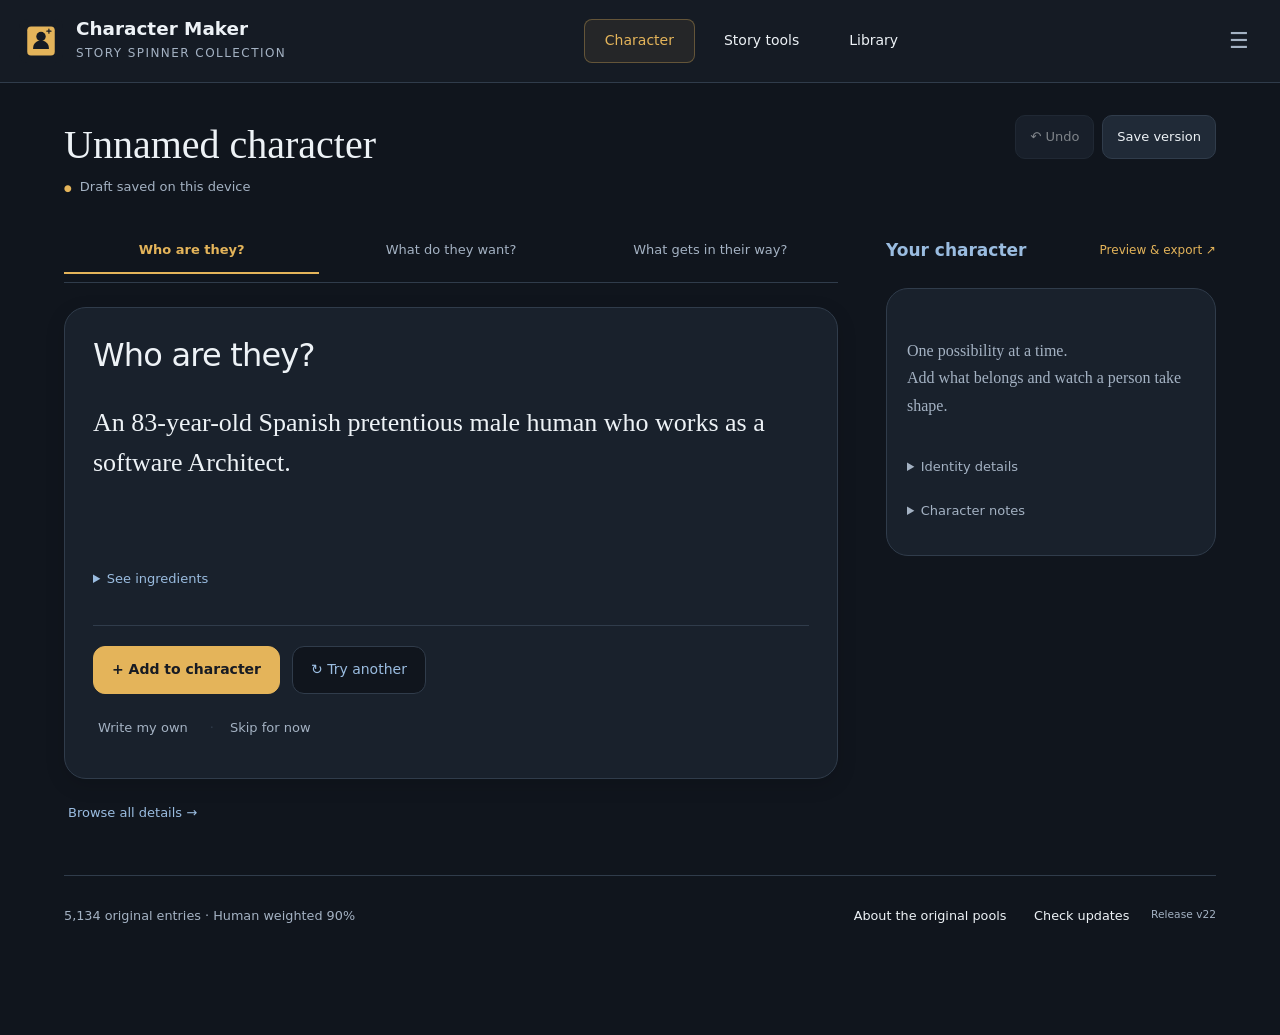
==== commit eb838479: "Tweak home page" ====
--- a/index.html
+++ b/index.html
@@ -5,6 +5,7 @@
 <main>
 <nav class="tabs workspace-nav" aria-label="Character views"><button data-tab="build" aria-pressed="true">Build a Character</button><button data-tab="quick" aria-pressed="false">Quick Snapshot</button><label class="view-menu-label"><span class="sr-only">Explore sections and character tools</span><select id="viewMenu"><option value="">Explore / tools…</option><option value="full">Full Character</option><option value="dialogue">Dialogue Style</option><option value="now">Right Now</option><option value="medical">Medical</option><option value="education">Education &amp; Training</option><option value="relationship-details">Relationship details</option><option value="sheet">My Sheet</option><option value="saved">Saved characters</option><option value="history">Undo &amp; roll history</option><option value="connections">Connected characters</option><option value="pressure">Put them under pressure</option><option value="brief">Finished character brief</option></select></label><button id="backToCharacter" hidden>← Back to Character</button></nav>
 <section class="workspace-head"><div><p class="eyebrow">YOUR NEXT CHARACTER</p><label class="name-label"><span class="sr-only">Character name or working title (optional)</span><input id="characterName" placeholder="Unnamed character" maxlength="150"></label><p class="intro" id="draftStatus" role="status">Draft saved on this device</p></div><div class="workspace-actions"><button id="builderUndo" aria-label="Undo last change">↶ <span>Undo</span></button><button id="save">Save version</button><details id="draftActions"><summary>More</summary><div class="roll-actions"><button class="primary" id="roll">⚄ Roll character</button><button id="focus">Shuffle focus</button><button id="newCharacter">New character</button><div class="action-history"><button id="undo">Undo</button><button id="redo">Redo</button></div><button id="showHistory">Roll history</button></div></details></div></section>
+<section id="iterationActions" class="iteration-actions" aria-label="Next character" hidden><p>Your three-question sketch is ready.</p><button id="saveAndStartAnother" class="primary">Save &amp; start another</button></section>
 <details class="settings" id="rollSettings"><summary>Story &amp; roll settings <span id="settingsSummary"></span></summary><div class="settings-grid">
 <label>Story year<input type="number" id="storyYear" min="1" max="9999" value="2026"></label>
 <label>Exact story date <span class="optional">optional</span><input type="date" id="storyDate" min="0001-01-01" max="9999-12-31"></label>
@@ -25,11 +26,11 @@
 <section id="canvasView" aria-label="Guided character builder">
 <div class="builder-grid"><div class="builder-main">
 <nav id="builderChapters" class="builder-chapters" aria-label="Character questions"><button data-chapter="identity"><span class="chapter-long">Who are they?</span><span class="chapter-short">Who</span></button><button data-chapter="motivation"><span class="chapter-long">What do they want?</span><span class="chapter-short">Want</span></button><button data-chapter="obstacle"><span class="chapter-long">What gets in their way?</span><span class="chapter-short">Obstacle</span></button></nav>
-<section class="guided-question" id="guidedQuestion"><h2 id="questionTitle">Who are they?</h2><p id="suggestionText" class="composed-sentence"></p>
+<section class="guided-question" id="guidedQuestion"><h2 id="questionTitle" tabindex="-1">Who are they?</h2><p id="suggestionText" class="composed-sentence"></p>
 <details id="ingredientDetails" class="ingredient-details"><summary>See ingredients</summary><p class="ingredient-hint">Choose an element in the sentence or edit it below. Held and locked elements stay put when you try another.</p><div id="ingredientRows"></div></details>
 <div class="guided-actions"><button id="addDetail" class="primary">+ Add to character</button><button id="tryAnother" class="secondary">↻ Try another</button><div class="quiet-actions"><button id="writeOwn">Write my own</button><button id="skipStep">Skip for now</button></div></div></section>
 <button id="browseDetails" class="browse-button">Browse all details →</button>
-<section id="deeperDevelopment" class="deeper-development" hidden><h2>What would help you picture them next?</h2><div><button data-explore="appearance">See them <small>Appearance &amp; details</small></button><button data-explore="dialogue">Hear them <small>Voice &amp; dialogue</small></button><button data-explore="background">Know their past <small>Background &amp; relationships</small></button><button data-explore="pressure">Watch them act <small>Put them under pressure</small></button></div></section>
+<section id="deeperDevelopment" class="deeper-development" hidden><header class="development-heading"><h2>What would help you picture them next?</h2><button id="helpDecide" class="help-decide">Help me decide</button></header><div id="developmentChoices"></div></section>
 <section id="singleDetailBuilder" hidden><div class="section-heading"><h2>Explore one detail</h2><button id="closeSingleDetail">Back to guided builder</button></div><div class="add-toolbar"><label>Candidate category<select id="candidateCategory"><option value="surprise">Surprise me</option></select></label><button class="primary" id="addCharacteristic">＋ Add characteristic</button></div><section id="candidatePanel" class="candidate-panel" aria-label="One candidate characteristic" hidden><h2>One possibility</h2><div id="candidateContent"></div></section><div class="section-heading"><h2>Accepted characteristics</h2><span id="canvasCount">0</span></div><div id="acceptedContent" class="accepted-grid"></div></section>
 </div>
 <aside id="guidedSketch" class="guided-sketch"><div class="sketch-heading"><h2>Your character</h2><button id="toggleSketch" aria-expanded="false" aria-controls="sketchBody">Your sketch · 0 details ⌄</button><button id="previewExport">Preview &amp; export ↗</button></div><div id="sketchBody" class="sketch-body"><div id="guidedSketchContent"></div><details class="foundation" id="foundationDetails"><summary>Identity details</summary><div id="foundationContent"></div></details><details class="canvas-notes"><summary>Character notes</summary><label class="notes-label">Notes<textarea id="canvasNotes" rows="5"></textarea></label></details></div></aside>
@@ -41,7 +42,7 @@
 <section id="sheetView" hidden><div class="sheet-toolbar"><p>Your chosen details, regardless of focus.</p><div><button id="copySheet">Copy sheet</button><button id="exportCharacter">Export character</button><button id="clearKept">Clear kept marks</button></div></div><p class="moment-note"><span id="keptCount">0</span> kept details</p><div id="sheetContent"></div><label class="notes-label">Your character notes<textarea id="notes" rows="7" placeholder="What do these details mean in your story?"></textarea></label></section>
 <section id="savedView" hidden><div class="sheet-toolbar"><p>Saved on this device. Export a backup to move your characters.</p><div><button id="exportAll">Export all</button><button id="importButton">Import backup</button><input id="importFile" type="file" accept="application/json,.json" hidden></div></div><p class="moment-note"><span id="savedCount">0</span> saved snapshots</p><div id="savedContent"></div></section>
 <section id="workshopView" hidden aria-label="Character workshop"></section>
-<footer><span id="poolStats"></span><a href="./character-maker.zip" download>Download app for GitHub</a><button id="originalInfo">About the original pools</button><button id="checkUpdates">Check updates</button><small id="appVersion">Release v20</small></footer>
+<footer><span id="poolStats"></span><a href="./character-maker.zip" download>Download app for GitHub</a><button id="originalInfo">About the original pools</button><button id="checkUpdates">Check updates</button><small id="appVersion">Release v22</small></footer>
 </main>
 <nav class="mobile-nav" aria-label="Main navigation"><button data-main="build">♙<span>Character</span></button><button data-main="tools">⚒<span>Story tools</span></button><button data-main="saved">▤<span>Library</span></button></nav><dialog id="builderDialog" aria-labelledby="builderDialogTitle"><div class="dialog-head"><h2 id="builderDialogTitle"></h2><button data-close aria-label="Close">✕</button></div><div id="builderDialogContent"></div></dialog>
 <dialog id="helpDialog"><div class="dialog-head"><h2>Make it yours</h2><button data-close aria-label="Close">✕</button></div><div class="help-copy"><h3>The guided builder</h3><p>Start with <strong>Who are they?</strong>, <strong>What do they want?</strong>, and <strong>What gets in their way?</strong>. Each possibility combines real character-array entries. Choose <strong>See ingredients</strong> to edit, choose or reroll an element, change an influence pool, or hold part of the sentence. Add to character keeps the sentence and its source details. Try another preserves kept facts and locked or held elements. Write my own lets you author the whole sentence. Skip any question and return whenever you like.</p><p><strong>Character</strong> holds your sketch, <strong>Story tools</strong> opens writing exercises, and <strong>Library</strong> holds saved versions and backups. Browse all details opens every original generator and the single-detail builder. Preview &amp; export includes your composed sentences and kept details.</p><p><strong>Roll character</strong> changes unlocked results. <strong>Shuffle focus</strong> only changes which fields stand out.</p><p>Tap or click a field’s label, value, or card background to toggle its focus. Buttons and editing controls keep their own actions. You can also use the keyboard-accessible Focus button. Use <strong>Copy</strong> on any field to paste its label as a heading and its text as a paragraph into Google Docs. Every field has <strong>Focus</strong>, <strong>Lock</strong>, <strong>Keep</strong>, and <strong>Reroll</strong>. Keep adds it to My Sheet. Lock preserves it on future rolls. Open Edit to choose an original entry or write your own.</p><p>Build a Character, Quick Snapshot, and every deeper panel share the same character. Switching views won't reroll anything.</p><h3>Build a Character</h3><p>Start with a compact identity foundation, then tap <strong>Add characteristic</strong>. A candidate shows an existing background result. <strong>Keep</strong> accepts a snapshot for the canvas and My Sheet. <strong>Another</strong> changes the proposed field within your selected category; <strong>Reroll Value</strong> rolls that same field using its existing dependency rules. <strong>Dismiss</strong> adds nothing. Surprise me gives eligible categories equal chances before choosing a field.</p><p>Suggestions prefer unaccepted fields in focus and avoid repeats within a cycle. When only faded fields remain, choose Shuffle focus or Include remaining faded. Focus determines suggestions; acceptance determines canvas content. Accepted cards remain readable after focus changes. <strong>Explore section</strong> opens the relevant field on the same character; the sticky <strong>Back to Character</strong> button returns to your canvas. Keep in any panel also adds that detail to the canvas.</p><p>Canvas Edit changes the accepted snapshot. Replace with current result deliberately captures the latest background value. Roll character preserves kept snapshots and locked background values. <strong>New character</strong>, in Actions, creates a fresh draft and asks before discarding accepted details or notes; saved snapshots remain available. Quick Snapshot retains the existing customizable compact assortment. Use Explore / tools for all deeper panels, My Sheet, and Saved characters. A second Actions menu stays at the bottom right as you scroll, with the same Roll character, Shuffle focus, and New character controls.</p><h3>Dialogue Style</h3><p>Dialogue Style gives concrete writing directions for amount, sentence shape, register, words, profanity, speech and messaging presentation, multilingual behavior, conversational habits, thought-to-speech, omissions, and situational changes. The original acoustic descriptions remain under <strong>Voice Sound</strong>. These are options to curate, not habits to apply to every sentence. Examples demonstrate individual options and are not one conversation.</p><p><strong>Keep</strong> captures a detail for My Sheet and the <strong>Dialogue recipe</strong>. The recipe includes only kept dialogue details and Voice Sound, including their earlier snapshots after rerolls. Copy recipe copies those choices. New fields are available in Choose snapshot fields without being added to the default sketch.</p><p><strong>Optional Dialogue Wildcards</strong> starts with one writing challenge. <strong>Combine two</strong> avoids declared incompatible pairs on random rolls. Manual choices and locks are preserved; conflicting selections are explained. Focus on a wildcard is a suggestion, never enforcement. Edit a challenge to choose its scope, parameters, or fictional reason. English letter, word, and syllable conventions are labeled; syllable and grammar examples were checked manually.</p><p>Main language follows National heritage using an editable country default. Second and third languages are distinct random languages, or None. Unlocked full rolls produce 55% one language, 32% two, and 13% three. Locked values and accepted snapshots are preserved. Multilingual cards use all three language fields as their reference; Edit permits a manual override. Switching requires author-established ability in another language. Bracketed examples are fillable templates. A wildcard’s English–Spanish example illustrates one switch without assigning either language to the character. Situational change names one baseline habit and proposes an exception under anger, fear, comfort, or authority.</p><p>Expand the named arrays in <code>dialogue-data.js</code>. Each option has an ID, label, instruction, and example. Wildcard compatibility exclusions and parameter pools are editable there; local generation logic is in <code>dialogue.js</code>.</p><h3>Right Now</h3><p>A moment in the same character’s life: place, activity, private thoughts, fictional device readings, media, conversation, sightings, stated status, and immediate context. Each slot uses the same Focus, Lock, Keep, Edit, and Reroll controls. Quick Snapshot can include any of these same values.</p><p><strong>Footprint archetypes</strong> change the odds of available sources on future rolls, without defining personality. No source, Unknown, Unavailable, Outdated, Concealed, and Conflicting are usable information states. They are separate from <strong>random focus</strong>, which changes emphasis only. Faded fields stay readable and interactive.</p><p><strong>Known to whom?</strong> changes presentation without deleting values. Observer views mark private experience unavailable; sightings separate recorded behavior from interpretation. Edit / choose · author details exposes the underlying author value, even when a source lacks it. My Sheet retains exactly what you kept, including earlier author details.</p><p><strong>Connected moment</strong> coordinates setting, spot, activity, partner/method, and goal/next action. Parent rerolls can update unlocked dependent slots. Locked conflicts remain for you to curate. Independent mode allows surprising combinations. Device readings always require an available fictional device; retained locked readings are not presented as current readings when it is absent.</p><p>All telemetry, communications, sightings, and statuses are invented locally. This app never accesses sensors, health data, location services, or accounts. Expand named arrays and probability rules in <code>right-now-data.js</code>; field definitions and lightweight relationships are in <code>right-now.js</code>.</p><h3>Undo &amp; roll history</h3><p>Undo and Redo are in both Actions menus. Use Roll history to restore a complete earlier character or field roll. Recent changes include edits, locks, kept details, notes, and workshop tools. Ctrl/Cmd+Z and Ctrl/Cmd+Shift+Z work outside text editors. Recent history survives reloading on this device; save snapshots for permanent versions. Undo changes the working draft, while saved characters stay separate.</p><h3>Connected characters</h3><p>Generate a sibling, rival, ally, coworker, friend, or mentor, or use an existing saved character. Each has their own profile, shared history, two perspectives, and a current tension. Expand the relationship to edit it. Save current &amp; open preserves your current draft as a saved snapshot before opening the connected profile. Copies are independent of saved sources.</p><h3>Put them under pressure</h3><p>Generate a dilemma based on kept traits, motivations, flaws, and goals. Write the response and Keep situation to retain it. Another situation preserves kept scenes. Reactions remain your choice.</p><h3>Finished character brief</h3><p>Review a printable brief made from the identity foundation and kept snapshots. Add a one-line introduction and an optional PNG, JPG, or WebP portrait up to 250 KB. Choose all kept details or a compact reference, and include notes, relationships, and kept situations. Copy brief, Print / Save PDF, and Download HTML use the same reviewed content. Long briefs flow onto additional pages.</p><h3>Medical</h3><p>Medical shares the current character, with precise height in feet/inches, total inches, and centimeters; weight in pounds and kilograms; a calculated weight category; condition and medication prompts; last food, elapsed hours, and their reaction. Edit numeric fields in your chosen unit. Unlocked height details follow each other; locked conflicts remain visible for review. Keep captures snapshots, so later changes do not replace accepted details.</p><p>Adult human BMI reference categories apply only from confirmed age 20. Younger characters and other species remain unclassified. Medication prompts include common and rare conditions, plus none and unknown; they are modern fictional references without doses, not treatment plans. Set a custom condition and medications in Edit for other histories or story eras.</p><h3>Education &amp; Training</h3><p>Browse all details opens education level, degree subjects, current enrollment, trade training, and feelings about education. Completed subjects follow the overall level; edit or lock fields to author an unusual path.</p><h3>Relationship details</h3><p>Explore relationship history, status, durations, children, traits, viewpoints, and F-to-S ratings. Overall rating averages the available areas. Current status draws from romantic entries in the original family_status pool. Sexual-history, intimacy, and attractiveness fields require a confirmed adult age. Teenagers receive nonsexual relationship prompts; children do not receive this category.</p><h3>Birthday and age</h3><p>Enter a story year to see the age they turn that year. Add an exact story date to see their age on that day. Edit the birthday in its card. Western zodiac uses common date ranges; cusp dates can vary. Chinese zodiac uses Lunar New Year and the year’s heavenly-stem element. Symbolic associations are prompts for your writing.</p><h3>Install on your phone</h3><p id="updateStatus" role="status">Checking update availability…</p><button id="helpCheckUpdates">Check for updates</button><p><strong>iPhone / iPad:</strong> open your GitHub Pages link in Safari, tap Share, then Add to Home Screen. Enable Open as Web App if offered.</p><p><strong>Android:</strong> open the link in Chrome, then tap Install app or choose Install / Add to Home screen from the browser menu.</p><p>Open the hosted app once while online. It downloads its files for offline use. A ZIP file itself doesn't install as a phone app; upload its contents to GitHub Pages first.</p><p><strong>Update an installed app:</strong> open the app online and tap Check updates at the top of the installed app, in this help panel, or at the bottom of the page. When App update ready appears, apply any open field edits, then tap Update &amp; reload. Your draft is saved before reloading, and your saved characters stay on this device. No reinstall or clearing browser data is needed. If an older version still shows Install app, close it from Recent apps and reopen it online after the update has downloaded.</p><h3>Put it on GitHub</h3><p>Download the ZIP below and extract it. Upload the contents of the character-maker folder to your repository root. In Settings → Pages, select Deploy from a branch, main, / (root). No build step is needed. The README includes the steps.</p><p>Saved characters stay in this browser on this device. Export a backup before changing devices or clearing browser data.</p></div></dialog>
--- a/guided.css
+++ b/guided.css
@@ -13,3 +13,6 @@
 @media print{.mobile-nav,.app-menu,.main-nav{display:none!important}}
 
 @media(max-width:767px){.building .workspace-head .name-label input::placeholder{font-size:22px}.guided-actions>button{font-size:12px;padding:10px;white-space:nowrap}}
+
+.development-heading{display:flex;align-items:baseline;flex-wrap:wrap;gap:4px 16px;margin-bottom:16px}.development-heading h2{margin:0}.deeper-development .help-decide{font-size:12px;min-height:44px;padding:8px 0;border:0;background:transparent;color:var(--blue);text-decoration:underline;text-underline-offset:3px;text-align:left}.iteration-actions{display:flex;align-items:center;justify-content:space-between;gap:12px;flex-wrap:wrap;margin:-8px 0 24px;padding:14px 18px;background:var(--panel);border:1px solid var(--line);border-radius:14px}.iteration-actions p{margin:0;font-size:13px;color:var(--muted)}.iteration-actions button{min-height:44px;font-size:13px}.iteration-actions+details{margin-top:0}
+@media(max-width:767px){.iteration-actions{padding:12px;margin:0 0 20px;gap:8px}.iteration-actions p{flex-basis:100%;font-size:12px}.iteration-actions button{width:100%;font-size:13px}}
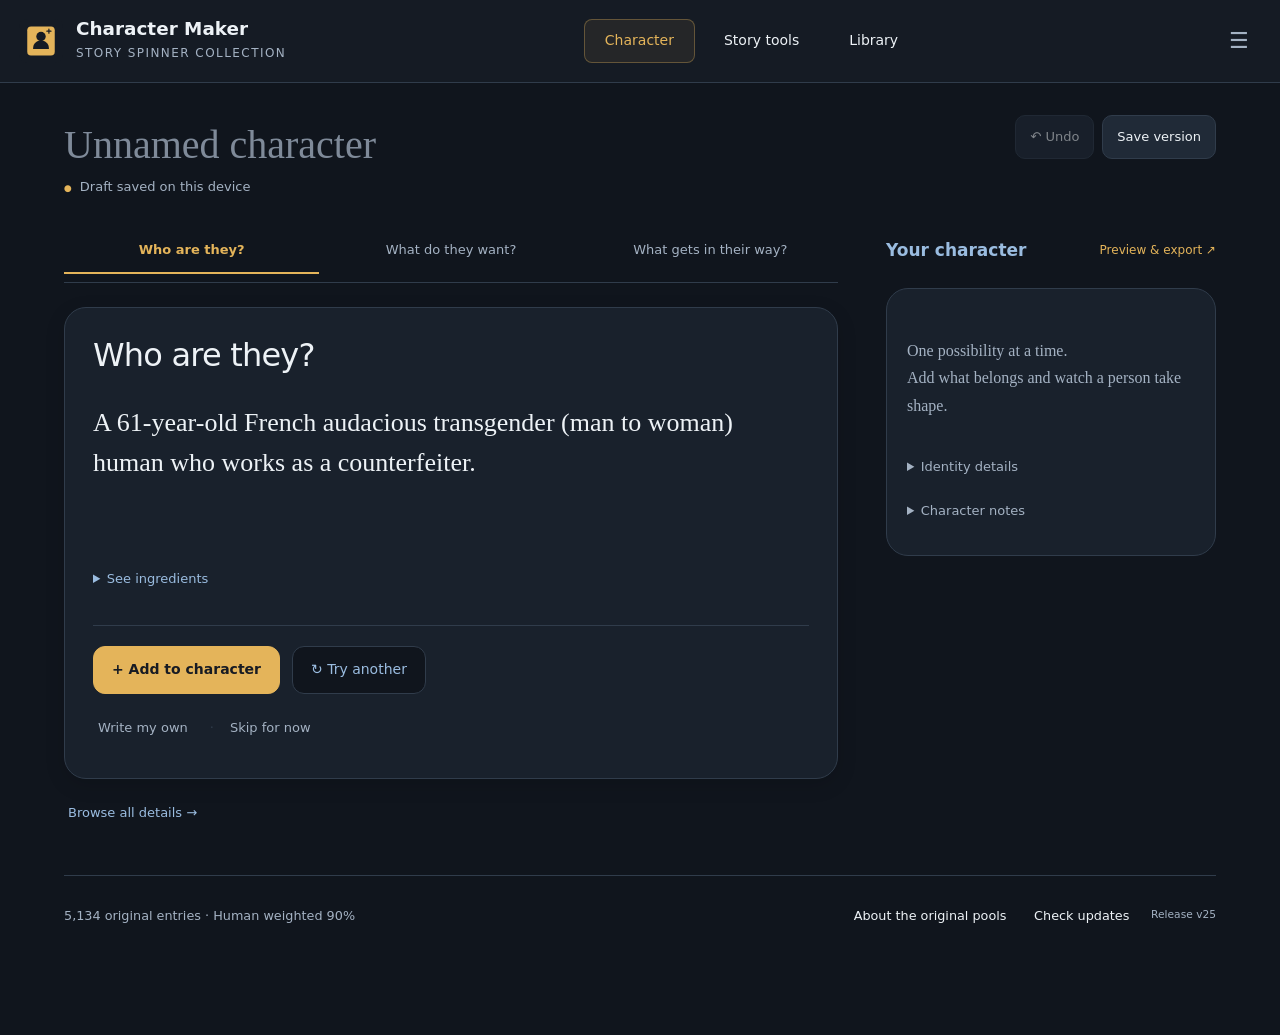
==== commit 0a739106: "UI tweaks" ====
--- a/index.html
+++ b/index.html
@@ -30,10 +30,10 @@
 <details id="ingredientDetails" class="ingredient-details"><summary>See ingredients</summary><p class="ingredient-hint">Choose an element in the sentence or edit it below. Held and locked elements stay put when you try another.</p><div id="ingredientRows"></div></details>
 <div class="guided-actions"><button id="addDetail" class="primary">+ Add to character</button><button id="tryAnother" class="secondary">↻ Try another</button><div class="quiet-actions"><button id="writeOwn">Write my own</button><button id="skipStep">Skip for now</button></div></div></section>
 <button id="browseDetails" class="browse-button">Browse all details →</button>
-<section id="deeperDevelopment" class="deeper-development" hidden><header class="development-heading"><h2>What would help you picture them next?</h2><button id="helpDecide" class="help-decide">Help me decide</button></header><div id="developmentChoices"></div></section>
+<section id="deeperDevelopment" class="deeper-development" hidden><header class="development-heading"><h2 id="developmentTitle" tabindex="-1">What would help you picture them next?</h2><button id="helpDecide" class="help-decide">Help me decide</button></header><div id="developmentChoices"></div></section>
 <section id="singleDetailBuilder" hidden><div class="section-heading"><h2>Explore one detail</h2><button id="closeSingleDetail">Back to guided builder</button></div><div class="add-toolbar"><label>Candidate category<select id="candidateCategory"><option value="surprise">Surprise me</option></select></label><button class="primary" id="addCharacteristic">＋ Add characteristic</button></div><section id="candidatePanel" class="candidate-panel" aria-label="One candidate characteristic" hidden><h2>One possibility</h2><div id="candidateContent"></div></section><div class="section-heading"><h2>Accepted characteristics</h2><span id="canvasCount">0</span></div><div id="acceptedContent" class="accepted-grid"></div></section>
 </div>
-<aside id="guidedSketch" class="guided-sketch"><div class="sketch-heading"><h2>Your character</h2><button id="toggleSketch" aria-expanded="false" aria-controls="sketchBody">Your sketch · 0 details ⌄</button><button id="previewExport">Preview &amp; export ↗</button></div><div id="sketchBody" class="sketch-body"><div id="guidedSketchContent"></div><details class="foundation" id="foundationDetails"><summary>Identity details</summary><div id="foundationContent"></div></details><details class="canvas-notes"><summary>Character notes</summary><label class="notes-label">Notes<textarea id="canvasNotes" rows="5"></textarea></label></details></div></aside>
+<aside id="guidedSketch" class="guided-sketch"><div class="sketch-heading"><h2>Your character</h2><button id="toggleSketch" aria-expanded="false" aria-controls="sketchBody">Your sketch · 0 details ⌄</button><button id="previewExport">Preview &amp; export ↗</button></div><span id="sketchFeedback" class="sr-only" role="status" aria-live="polite" aria-atomic="true"></span><div id="sketchBody" class="sketch-body"><div id="guidedSketchContent"></div><details class="foundation" id="foundationDetails"><summary>Identity details</summary><div id="foundationContent"></div></details><details class="canvas-notes"><summary>Character notes</summary><label class="notes-label">Notes<textarea id="canvasNotes" rows="5"></textarea></label></details></div></aside>
 </div></section>
 <section id="toolsView" class="tools-hub" hidden><h2>Give them a story to step into.</h2><p>Develop a voice, explore a moment, or discover what happens under pressure.</p><div class="tool-grid"><article><h3>Right Now</h3><p>A place, an action, a thought. Find a moment in their life.</p><button data-go="now">Put them in a moment</button></article><article><h3>Connected characters</h3><p>Introduce an ally, a rival, or someone who remembers their past.</p><button data-go="connections">Explore a connection</button></article><article><h3>Put them under pressure</h3><p>Offer a difficult choice. You decide how they respond.</p><button data-go="pressure">Try a dilemma</button></article><article><h3>Voice &amp; dialogue</h3><p>Give them habits you can hear in a conversation.</p><button data-go="dialogue">Develop their voice</button></article></div></section>
 
@@ -42,7 +42,7 @@
 <section id="sheetView" hidden><div class="sheet-toolbar"><p>Your chosen details, regardless of focus.</p><div><button id="copySheet">Copy sheet</button><button id="exportCharacter">Export character</button><button id="clearKept">Clear kept marks</button></div></div><p class="moment-note"><span id="keptCount">0</span> kept details</p><div id="sheetContent"></div><label class="notes-label">Your character notes<textarea id="notes" rows="7" placeholder="What do these details mean in your story?"></textarea></label></section>
 <section id="savedView" hidden><div class="sheet-toolbar"><p>Saved on this device. Export a backup to move your characters.</p><div><button id="exportAll">Export all</button><button id="importButton">Import backup</button><input id="importFile" type="file" accept="application/json,.json" hidden></div></div><p class="moment-note"><span id="savedCount">0</span> saved snapshots</p><div id="savedContent"></div></section>
 <section id="workshopView" hidden aria-label="Character workshop"></section>
-<footer><span id="poolStats"></span><a href="./character-maker.zip" download>Download app for GitHub</a><button id="originalInfo">About the original pools</button><button id="checkUpdates">Check updates</button><small id="appVersion">Release v22</small></footer>
+<footer><span id="poolStats"></span><a href="./character-maker.zip" download>Download app for GitHub</a><button id="originalInfo">About the original pools</button><button id="checkUpdates">Check updates</button><small id="appVersion">Release v25</small></footer>
 </main>
 <nav class="mobile-nav" aria-label="Main navigation"><button data-main="build">♙<span>Character</span></button><button data-main="tools">⚒<span>Story tools</span></button><button data-main="saved">▤<span>Library</span></button></nav><dialog id="builderDialog" aria-labelledby="builderDialogTitle"><div class="dialog-head"><h2 id="builderDialogTitle"></h2><button data-close aria-label="Close">✕</button></div><div id="builderDialogContent"></div></dialog>
 <dialog id="helpDialog"><div class="dialog-head"><h2>Make it yours</h2><button data-close aria-label="Close">✕</button></div><div class="help-copy"><h3>The guided builder</h3><p>Start with <strong>Who are they?</strong>, <strong>What do they want?</strong>, and <strong>What gets in their way?</strong>. Each possibility combines real character-array entries. Choose <strong>See ingredients</strong> to edit, choose or reroll an element, change an influence pool, or hold part of the sentence. Add to character keeps the sentence and its source details. Try another preserves kept facts and locked or held elements. Write my own lets you author the whole sentence. Skip any question and return whenever you like.</p><p><strong>Character</strong> holds your sketch, <strong>Story tools</strong> opens writing exercises, and <strong>Library</strong> holds saved versions and backups. Browse all details opens every original generator and the single-detail builder. Preview &amp; export includes your composed sentences and kept details.</p><p><strong>Roll character</strong> changes unlocked results. <strong>Shuffle focus</strong> only changes which fields stand out.</p><p>Tap or click a field’s label, value, or card background to toggle its focus. Buttons and editing controls keep their own actions. You can also use the keyboard-accessible Focus button. Use <strong>Copy</strong> on any field to paste its label as a heading and its text as a paragraph into Google Docs. Every field has <strong>Focus</strong>, <strong>Lock</strong>, <strong>Keep</strong>, and <strong>Reroll</strong>. Keep adds it to My Sheet. Lock preserves it on future rolls. Open Edit to choose an original entry or write your own.</p><p>Build a Character, Quick Snapshot, and every deeper panel share the same character. Switching views won't reroll anything.</p><h3>Build a Character</h3><p>Start with a compact identity foundation, then tap <strong>Add characteristic</strong>. A candidate shows an existing background result. <strong>Keep</strong> accepts a snapshot for the canvas and My Sheet. <strong>Another</strong> changes the proposed field within your selected category; <strong>Reroll Value</strong> rolls that same field using its existing dependency rules. <strong>Dismiss</strong> adds nothing. Surprise me gives eligible categories equal chances before choosing a field.</p><p>Suggestions prefer unaccepted fields in focus and avoid repeats within a cycle. When only faded fields remain, choose Shuffle focus or Include remaining faded. Focus determines suggestions; acceptance determines canvas content. Accepted cards remain readable after focus changes. <strong>Explore section</strong> opens the relevant field on the same character; the sticky <strong>Back to Character</strong> button returns to your canvas. Keep in any panel also adds that detail to the canvas.</p><p>Canvas Edit changes the accepted snapshot. Replace with current result deliberately captures the latest background value. Roll character preserves kept snapshots and locked background values. <strong>New character</strong>, in Actions, creates a fresh draft and asks before discarding accepted details or notes; saved snapshots remain available. Quick Snapshot retains the existing customizable compact assortment. Use Explore / tools for all deeper panels, My Sheet, and Saved characters. A second Actions menu stays at the bottom right as you scroll, with the same Roll character, Shuffle focus, and New character controls.</p><h3>Dialogue Style</h3><p>Dialogue Style gives concrete writing directions for amount, sentence shape, register, words, profanity, speech and messaging presentation, multilingual behavior, conversational habits, thought-to-speech, omissions, and situational changes. The original acoustic descriptions remain under <strong>Voice Sound</strong>. These are options to curate, not habits to apply to every sentence. Examples demonstrate individual options and are not one conversation.</p><p><strong>Keep</strong> captures a detail for My Sheet and the <strong>Dialogue recipe</strong>. The recipe includes only kept dialogue details and Voice Sound, including their earlier snapshots after rerolls. Copy recipe copies those choices. New fields are available in Choose snapshot fields without being added to the default sketch.</p><p><strong>Optional Dialogue Wildcards</strong> starts with one writing challenge. <strong>Combine two</strong> avoids declared incompatible pairs on random rolls. Manual choices and locks are preserved; conflicting selections are explained. Focus on a wildcard is a suggestion, never enforcement. Edit a challenge to choose its scope, parameters, or fictional reason. English letter, word, and syllable conventions are labeled; syllable and grammar examples were checked manually.</p><p>Main language follows National heritage using an editable country default. Second and third languages are distinct random languages, or None. Unlocked full rolls produce 55% one language, 32% two, and 13% three. Locked values and accepted snapshots are preserved. Multilingual cards use all three language fields as their reference; Edit permits a manual override. Switching requires author-established ability in another language. Bracketed examples are fillable templates. A wildcard’s English–Spanish example illustrates one switch without assigning either language to the character. Situational change names one baseline habit and proposes an exception under anger, fear, comfort, or authority.</p><p>Expand the named arrays in <code>dialogue-data.js</code>. Each option has an ID, label, instruction, and example. Wildcard compatibility exclusions and parameter pools are editable there; local generation logic is in <code>dialogue.js</code>.</p><h3>Right Now</h3><p>A moment in the same character’s life: place, activity, private thoughts, fictional device readings, media, conversation, sightings, stated status, and immediate context. Each slot uses the same Focus, Lock, Keep, Edit, and Reroll controls. Quick Snapshot can include any of these same values.</p><p><strong>Footprint archetypes</strong> change the odds of available sources on future rolls, without defining personality. No source, Unknown, Unavailable, Outdated, Concealed, and Conflicting are usable information states. They are separate from <strong>random focus</strong>, which changes emphasis only. Faded fields stay readable and interactive.</p><p><strong>Known to whom?</strong> changes presentation without deleting values. Observer views mark private experience unavailable; sightings separate recorded behavior from interpretation. Edit / choose · author details exposes the underlying author value, even when a source lacks it. My Sheet retains exactly what you kept, including earlier author details.</p><p><strong>Connected moment</strong> coordinates setting, spot, activity, partner/method, and goal/next action. Parent rerolls can update unlocked dependent slots. Locked conflicts remain for you to curate. Independent mode allows surprising combinations. Device readings always require an available fictional device; retained locked readings are not presented as current readings when it is absent.</p><p>All telemetry, communications, sightings, and statuses are invented locally. This app never accesses sensors, health data, location services, or accounts. Expand named arrays and probability rules in <code>right-now-data.js</code>; field definitions and lightweight relationships are in <code>right-now.js</code>.</p><h3>Undo &amp; roll history</h3><p>Undo and Redo are in both Actions menus. Use Roll history to restore a complete earlier character or field roll. Recent changes include edits, locks, kept details, notes, and workshop tools. Ctrl/Cmd+Z and Ctrl/Cmd+Shift+Z work outside text editors. Recent history survives reloading on this device; save snapshots for permanent versions. Undo changes the working draft, while saved characters stay separate.</p><h3>Connected characters</h3><p>Generate a sibling, rival, ally, coworker, friend, or mentor, or use an existing saved character. Each has their own profile, shared history, two perspectives, and a current tension. Expand the relationship to edit it. Save current &amp; open preserves your current draft as a saved snapshot before opening the connected profile. Copies are independent of saved sources.</p><h3>Put them under pressure</h3><p>Generate a dilemma based on kept traits, motivations, flaws, and goals. Write the response and Keep situation to retain it. Another situation preserves kept scenes. Reactions remain your choice.</p><h3>Finished character brief</h3><p>Review a printable brief made from the identity foundation and kept snapshots. Add a one-line introduction and an optional PNG, JPG, or WebP portrait up to 250 KB. Choose all kept details or a compact reference, and include notes, relationships, and kept situations. Copy brief, Print / Save PDF, and Download HTML use the same reviewed content. Long briefs flow onto additional pages.</p><h3>Medical</h3><p>Medical shares the current character, with precise height in feet/inches, total inches, and centimeters; weight in pounds and kilograms; a calculated weight category; condition and medication prompts; last food, elapsed hours, and their reaction. Edit numeric fields in your chosen unit. Unlocked height details follow each other; locked conflicts remain visible for review. Keep captures snapshots, so later changes do not replace accepted details.</p><p>Adult human BMI reference categories apply only from confirmed age 20. Younger characters and other species remain unclassified. Medication prompts include common and rare conditions, plus none and unknown; they are modern fictional references without doses, not treatment plans. Set a custom condition and medications in Edit for other histories or story eras.</p><h3>Education &amp; Training</h3><p>Browse all details opens education level, degree subjects, current enrollment, trade training, and feelings about education. Completed subjects follow the overall level; edit or lock fields to author an unusual path.</p><h3>Relationship details</h3><p>Explore relationship history, status, durations, children, traits, viewpoints, and F-to-S ratings. Overall rating averages the available areas. Current status draws from romantic entries in the original family_status pool. Sexual-history, intimacy, and attractiveness fields require a confirmed adult age. Teenagers receive nonsexual relationship prompts; children do not receive this category.</p><h3>Birthday and age</h3><p>Enter a story year to see the age they turn that year. Add an exact story date to see their age on that day. Edit the birthday in its card. Western zodiac uses common date ranges; cusp dates can vary. Chinese zodiac uses Lunar New Year and the year’s heavenly-stem element. Symbolic associations are prompts for your writing.</p><h3>Install on your phone</h3><p id="updateStatus" role="status">Checking update availability…</p><button id="helpCheckUpdates">Check for updates</button><p><strong>iPhone / iPad:</strong> open your GitHub Pages link in Safari, tap Share, then Add to Home Screen. Enable Open as Web App if offered.</p><p><strong>Android:</strong> open the link in Chrome, then tap Install app or choose Install / Add to Home screen from the browser menu.</p><p>Open the hosted app once while online. It downloads its files for offline use. A ZIP file itself doesn't install as a phone app; upload its contents to GitHub Pages first.</p><p><strong>Update an installed app:</strong> open the app online and tap Check updates at the top of the installed app, in this help panel, or at the bottom of the page. When App update ready appears, apply any open field edits, then tap Update &amp; reload. Your draft is saved before reloading, and your saved characters stay on this device. No reinstall or clearing browser data is needed. If an older version still shows Install app, close it from Recent apps and reopen it online after the update has downloaded.</p><h3>Put it on GitHub</h3><p>Download the ZIP below and extract it. Upload the contents of the character-maker folder to your repository root. In Settings → Pages, select Deploy from a branch, main, / (root). No build step is needed. The README includes the steps.</p><p>Saved characters stay in this browser on this device. Export a backup before changing devices or clearing browser data.</p></div></dialog>
--- a/guided.css
+++ b/guided.css
@@ -16,3 +16,20 @@
 
 .development-heading{display:flex;align-items:baseline;flex-wrap:wrap;gap:4px 16px;margin-bottom:16px}.development-heading h2{margin:0}.deeper-development .help-decide{font-size:12px;min-height:44px;padding:8px 0;border:0;background:transparent;color:var(--blue);text-decoration:underline;text-underline-offset:3px;text-align:left}.iteration-actions{display:flex;align-items:center;justify-content:space-between;gap:12px;flex-wrap:wrap;margin:-8px 0 24px;padding:14px 18px;background:var(--panel);border:1px solid var(--line);border-radius:14px}.iteration-actions p{margin:0;font-size:13px;color:var(--muted)}.iteration-actions button{min-height:44px;font-size:13px}.iteration-actions+details{margin-top:0}
 @media(max-width:767px){.iteration-actions{padding:12px;margin:0 0 20px;gap:8px}.iteration-actions p{flex-basis:100%;font-size:12px}.iteration-actions button{width:100%;font-size:13px}}
+
+.name-label input::placeholder{color:var(--muted);opacity:.75}
+
+.deeper-development{scroll-margin-top:20px}
+
+@keyframes sketch-pulse{0%,100%{box-shadow:0 0 0 0 #e4b45a00}50%{box-shadow:0 0 0 5px #e4b45a25}}
+@media(max-width:767px){
+ #developmentChoices{grid-template-columns:minmax(0,1fr);gap:12px}
+ #developmentChoices>button{width:100%;min-height:88px;padding:18px 20px;font-size:17px;border-radius:16px}
+ #developmentChoices>button small{margin-top:6px;font-size:13px;line-height:1.5}
+ .sketch-heading{display:grid;grid-template-columns:minmax(0,1fr) auto;gap:12px;margin-bottom:8px}
+ .sketch-heading #toggleSketch{display:flex;align-items:center;justify-content:space-between;gap:10px;min-height:60px;width:100%;padding:10px 12px;border:1px solid var(--line);border-radius:12px;background:var(--panel);text-align:left}
+ .sketch-toggle-copy{min-width:0}.sketch-toggle-title{display:block;font-size:14px;font-weight:650}.sketch-toggle-meta{display:block;font-size:11px;font-weight:400;line-height:1.5;margin-top:2px;color:var(--muted)}.sketch-chevron{font-size:16px}
+ .sketch-heading #toggleSketch.sketch-ready{color:var(--accent);background:#e4b45a1c;border-color:#e4b45a99}
+ #toggleSketch.sketch-ready .sketch-toggle-meta{color:var(--accent)}
+ #toggleSketch.sketch-unread{animation:sketch-pulse 2.8s ease-in-out infinite}
+}
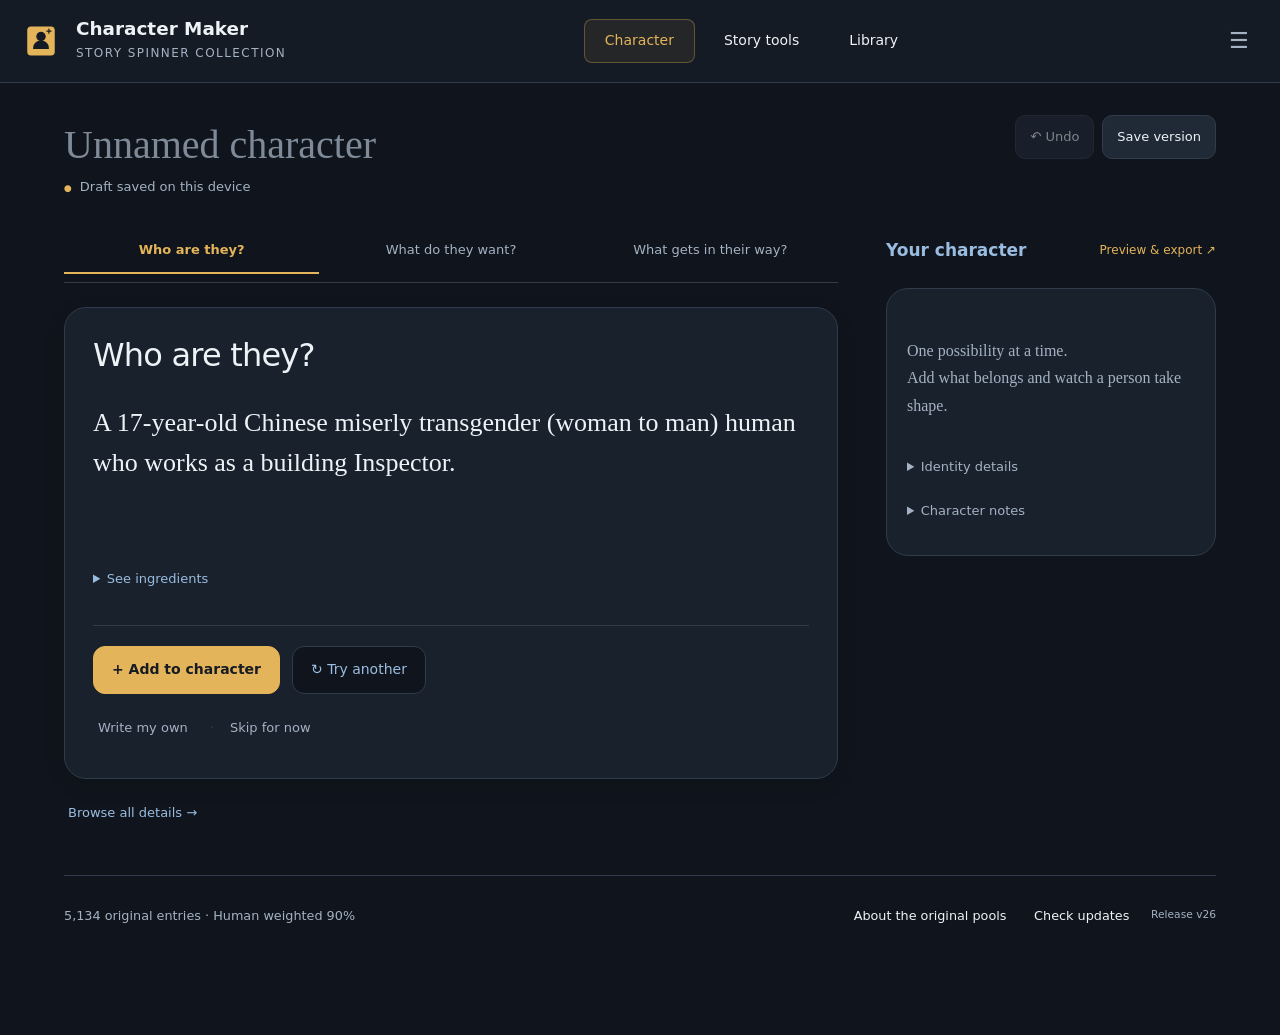
==== commit fb06f204: "Added criminal history module" ====
--- a/index.html
+++ b/index.html
@@ -1,9 +1,9 @@
 <!doctype html>
-<html lang="en"><head><meta charset="utf-8"><meta name="viewport" content="width=device-width,initial-scale=1,viewport-fit=cover"><meta name="theme-color" content="#151b24"><meta name="description" content="Roll, focus, and curate characters with your original Story Spinner elements."><meta name="apple-mobile-web-app-capable" content="yes"><meta name="apple-mobile-web-app-status-bar-style" content="black-translucent"><title>Character Maker</title><link rel="manifest" href="./manifest.webmanifest"><link rel="icon" href="./icon.svg" type="image/svg+xml"><link rel="apple-touch-icon" href="./icons/icon-192.png"><link rel="stylesheet" href="./style.css"><link rel="stylesheet" href="./guided.css"><script defer src="./original-data.js"></script><script defer src="./additions.js"></script><script defer src="./core.js"></script><script defer src="./life-data.js"></script><script defer src="./character-life.js"></script><script defer src="./right-now-data.js"></script><script defer src="./right-now.js"></script><script defer src="./languages.js"></script><script defer src="./dialogue-data.js"></script><script defer src="./dialogue.js"></script><script defer src="./medical.js"></script><script defer src="./character-canvas.js"></script><script defer src="./character-tools.js"></script><script defer src="./app-updates.js"></script><script defer src="./guided-builder.js"></script><script defer src="./app.js"></script><script defer src="./guided-ui.js"></script></head>
+<html lang="en"><head><meta charset="utf-8"><meta name="viewport" content="width=device-width,initial-scale=1,viewport-fit=cover"><meta name="theme-color" content="#151b24"><meta name="description" content="Roll, focus, and curate characters with your original Story Spinner elements."><meta name="apple-mobile-web-app-capable" content="yes"><meta name="apple-mobile-web-app-status-bar-style" content="black-translucent"><title>Character Maker</title><link rel="manifest" href="./manifest.webmanifest"><link rel="icon" href="./icon.svg" type="image/svg+xml"><link rel="apple-touch-icon" href="./icons/icon-192.png"><link rel="stylesheet" href="./style.css"><link rel="stylesheet" href="./guided.css"><script defer src="./original-data.js"></script><script defer src="./additions.js"></script><script defer src="./core.js"></script><script defer src="./life-data.js"></script><script defer src="./character-life.js"></script><script defer src="./criminal-history.js"></script><script defer src="./right-now-data.js"></script><script defer src="./right-now.js"></script><script defer src="./languages.js"></script><script defer src="./dialogue-data.js"></script><script defer src="./dialogue.js"></script><script defer src="./medical.js"></script><script defer src="./character-canvas.js"></script><script defer src="./character-tools.js"></script><script defer src="./app-updates.js"></script><script defer src="./guided-builder.js"></script><script defer src="./app.js"></script><script defer src="./guided-ui.js"></script></head>
 <body>
 <header class="header"><div class="brand"><img src="./icon.svg" width="44" height="44" alt=""><div><h1>Character Maker</h1><span>STORY SPINNER COLLECTION</span></div></div><nav class="main-nav" aria-label="Main navigation"><button data-main="build">Character</button><button data-main="tools">Story tools</button><button data-main="saved">Library</button></nav><details class="app-menu"><summary aria-label="App menu">☰</summary><div><button id="install">Install app</button><button id="help">How to use</button><button data-open-settings>Story &amp; roll settings</button></div></details></header>
 <main>
-<nav class="tabs workspace-nav" aria-label="Character views"><button data-tab="build" aria-pressed="true">Build a Character</button><button data-tab="quick" aria-pressed="false">Quick Snapshot</button><label class="view-menu-label"><span class="sr-only">Explore sections and character tools</span><select id="viewMenu"><option value="">Explore / tools…</option><option value="full">Full Character</option><option value="dialogue">Dialogue Style</option><option value="now">Right Now</option><option value="medical">Medical</option><option value="education">Education &amp; Training</option><option value="relationship-details">Relationship details</option><option value="sheet">My Sheet</option><option value="saved">Saved characters</option><option value="history">Undo &amp; roll history</option><option value="connections">Connected characters</option><option value="pressure">Put them under pressure</option><option value="brief">Finished character brief</option></select></label><button id="backToCharacter" hidden>← Back to Character</button></nav>
+<nav class="tabs workspace-nav" aria-label="Character views"><button data-tab="build" aria-pressed="true">Build a Character</button><button data-tab="quick" aria-pressed="false">Quick Snapshot</button><label class="view-menu-label"><span class="sr-only">Explore sections and character tools</span><select id="viewMenu"><option value="">Explore / tools…</option><option value="full">Full Character</option><option value="dialogue">Dialogue Style</option><option value="now">Right Now</option><option value="medical">Medical</option><option value="education">Education &amp; Training</option><option value="relationship-details">Relationship details</option><option value="criminal-history">Criminal history</option><option value="sheet">My Sheet</option><option value="saved">Saved characters</option><option value="history">Undo &amp; roll history</option><option value="connections">Connected characters</option><option value="pressure">Put them under pressure</option><option value="brief">Finished character brief</option></select></label><button id="backToCharacter" hidden>← Back to Character</button></nav>
 <section class="workspace-head"><div><p class="eyebrow">YOUR NEXT CHARACTER</p><label class="name-label"><span class="sr-only">Character name or working title (optional)</span><input id="characterName" placeholder="Unnamed character" maxlength="150"></label><p class="intro" id="draftStatus" role="status">Draft saved on this device</p></div><div class="workspace-actions"><button id="builderUndo" aria-label="Undo last change">↶ <span>Undo</span></button><button id="save">Save version</button><details id="draftActions"><summary>More</summary><div class="roll-actions"><button class="primary" id="roll">⚄ Roll character</button><button id="focus">Shuffle focus</button><button id="newCharacter">New character</button><div class="action-history"><button id="undo">Undo</button><button id="redo">Redo</button></div><button id="showHistory">Roll history</button></div></details></div></section>
 <section id="iterationActions" class="iteration-actions" aria-label="Next character" hidden><p>Your three-question sketch is ready.</p><button id="saveAndStartAnother" class="primary">Save &amp; start another</button></section>
 <details class="settings" id="rollSettings"><summary>Story &amp; roll settings <span id="settingsSummary"></span></summary><div class="settings-grid">
--- a/style.css
+++ b/style.css
@@ -49,3 +49,10 @@
 .update-actions{display:flex;gap:.5rem}#updateBanner #dismissUpdate{width:auto;flex-shrink:0}
 
 body.update-available #toast{top:calc(1rem + env(safe-area-inset-top));bottom:auto}
+
+.criminal-incident{margin:1rem 0;border:1px solid var(--line);border-radius:12px;background:var(--panel);min-width:0}
+.criminal-incident>summary{padding:1rem;cursor:pointer;min-height:44px;overflow-wrap:anywhere;color:var(--accent)}
+.criminal-incident>summary span{display:block;color:var(--muted);font-size:.9rem;margin:.35rem 0 0 1rem}
+.criminal-incident-body{padding:0 1rem 1rem}.criminal-incident-actions{display:flex;gap:.5rem;flex-wrap:wrap;margin:0 0 1rem}
+.criminal-incident-actions button,.criminal-add{min-height:44px}.criminal-add{margin-top:.5rem}
+@media(max-width:450px){.criminal-incident-body{padding:0 .5rem .5rem}.criminal-incident-actions{flex-direction:column}}
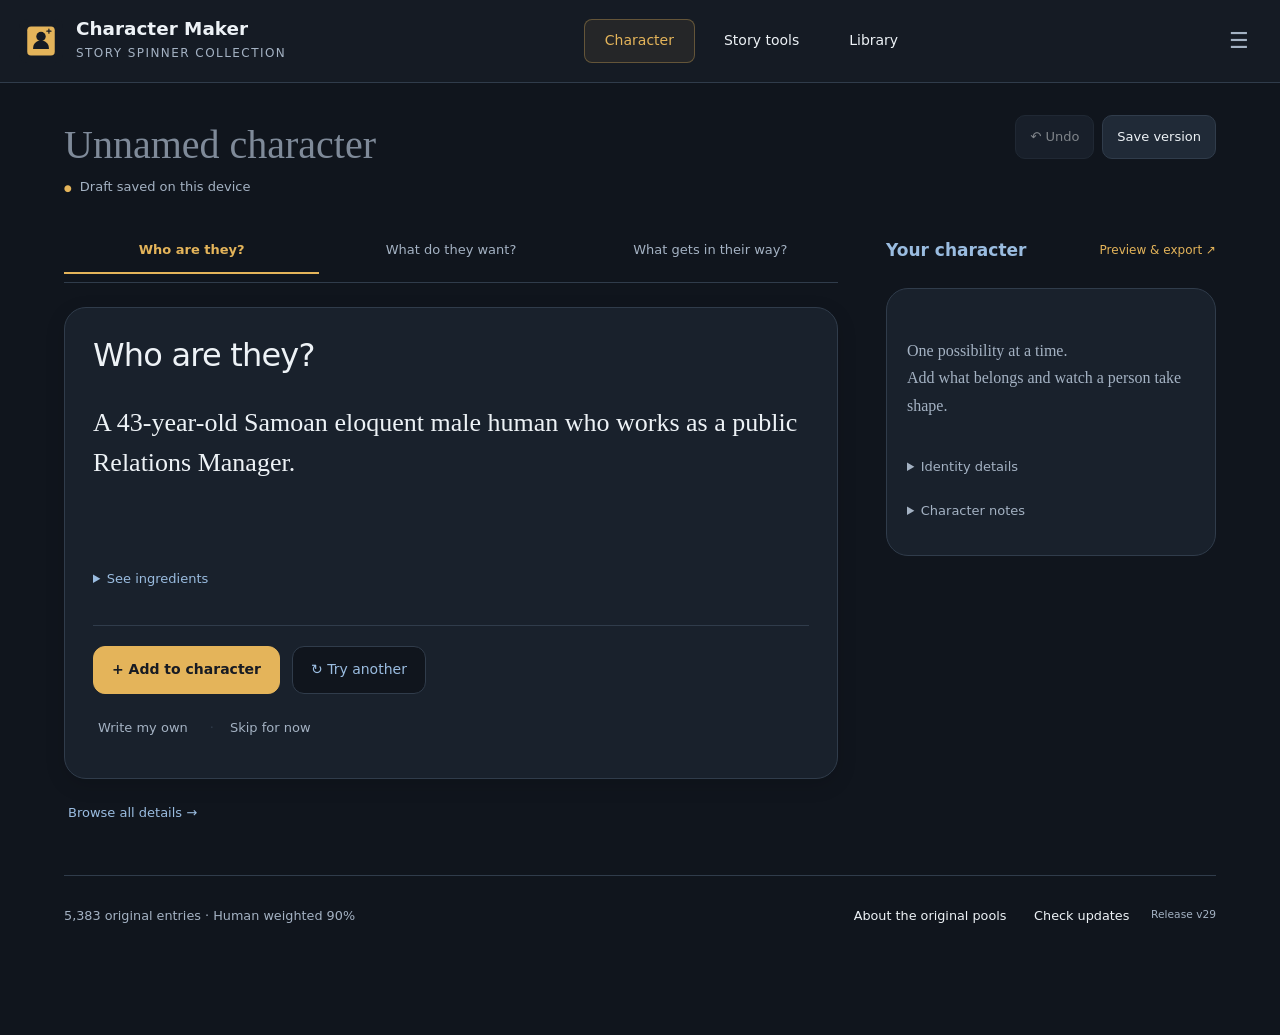
==== commit b47b385f: "Added new pages for modules" ====
--- a/index.html
+++ b/index.html
@@ -3,7 +3,7 @@
 <body>
 <header class="header"><div class="brand"><img src="./icon.svg" width="44" height="44" alt=""><div><h1>Character Maker</h1><span>STORY SPINNER COLLECTION</span></div></div><nav class="main-nav" aria-label="Main navigation"><button data-main="build">Character</button><button data-main="tools">Story tools</button><button data-main="saved">Library</button></nav><details class="app-menu"><summary aria-label="App menu">☰</summary><div><button id="install">Install app</button><button id="help">How to use</button><button data-open-settings>Story &amp; roll settings</button></div></details></header>
 <main>
-<nav class="tabs workspace-nav" aria-label="Character views"><button data-tab="build" aria-pressed="true">Build a Character</button><button data-tab="quick" aria-pressed="false">Quick Snapshot</button><label class="view-menu-label"><span class="sr-only">Explore sections and character tools</span><select id="viewMenu"><option value="">Explore / tools…</option><option value="full">Full Character</option><option value="dialogue">Dialogue Style</option><option value="now">Right Now</option><option value="medical">Medical</option><option value="education">Education &amp; Training</option><option value="relationship-details">Relationship details</option><option value="criminal-history">Criminal history</option><option value="sheet">My Sheet</option><option value="saved">Saved characters</option><option value="history">Undo &amp; roll history</option><option value="connections">Connected characters</option><option value="pressure">Put them under pressure</option><option value="brief">Finished character brief</option></select></label><button id="backToCharacter" hidden>← Back to Character</button></nav>
+<nav class="tabs workspace-nav" aria-label="Character views"><button data-tab="build" aria-pressed="true">Build a Character</button><button data-tab="quick" aria-pressed="false">Quick Snapshot</button><label class="view-menu-label"><span class="sr-only">Explore sections and character tools</span><select id="viewMenu"><option value="">Explore / tools…</option><option value="full">Full Character</option><optgroup id="detailPageOptions" label="Character details"></optgroup><option value="sheet">My Sheet</option><option value="saved">Saved characters</option><option value="history">Undo &amp; roll history</option><option value="connections">Connected characters</option><option value="pressure">Put them under pressure</option><option value="brief">Finished character brief</option></select></label><button id="backToCharacter" hidden>← Back to Character</button></nav>
 <section class="workspace-head"><div><p class="eyebrow">YOUR NEXT CHARACTER</p><label class="name-label"><span class="sr-only">Character name or working title (optional)</span><input id="characterName" placeholder="Unnamed character" maxlength="150"></label><p class="intro" id="draftStatus" role="status">Draft saved on this device</p></div><div class="workspace-actions"><button id="builderUndo" aria-label="Undo last change">↶ <span>Undo</span></button><button id="save">Save version</button><details id="draftActions"><summary>More</summary><div class="roll-actions"><button class="primary" id="roll">⚄ Roll character</button><button id="focus">Shuffle focus</button><button id="newCharacter">New character</button><div class="action-history"><button id="undo">Undo</button><button id="redo">Redo</button></div><button id="showHistory">Roll history</button></div></details></div></section>
 <section id="iterationActions" class="iteration-actions" aria-label="Next character" hidden><p>Your three-question sketch is ready.</p><button id="saveAndStartAnother" class="primary">Save &amp; start another</button></section>
 <details class="settings" id="rollSettings"><summary>Story &amp; roll settings <span id="settingsSummary"></span></summary><div class="settings-grid">
@@ -21,7 +21,7 @@
 <label>Moment mode<select id="momentMode"><option>Independent</option><option>Connected moment</option></select></label>
 </div><p class="hint">Footprint applies to future rolls. Perspective changes the presentation only. Author details remain editable in every perspective.</p></details>
 <p id="momentSummary" class="moment-note"></p><p id="momentWarnings" class="moment-note"></p>
-<div id="pickerTools" class="view-tools"><p><span class="focus-mark"></span> Tap a field to toggle focus. Faded fields are still yours to use.</p><label id="groupWrap" hidden>Jump to <select id="groupJump"></select></label><button id="quickCustomize">Choose snapshot fields</button></div>
+<div id="pickerTools" class="view-tools"><p><span class="focus-mark"></span> Tap a field to toggle focus. Faded fields are still yours to use.</p><label id="groupWrap" hidden>Jump to <select id="groupJump"></select></label><button id="quickRandomize" hidden>Shuffle snapshot</button><button id="quickCustomize">Choose snapshot fields</button></div>
 <section id="dialogueTools" hidden aria-label="Dialogue curation"><div class="dialogue-toolbar"><p>Keep the habits you want to use. Each example illustrates one option.</p><label class="check"><input type="checkbox" id="dialogueWildcards">Optional Dialogue Wildcards</label><label class="check" id="combineWrap" hidden><input type="checkbox" id="dialogueCombine">Combine two</label></div><p id="dialogueWarnings" class="moment-note" role="status"></p><details class="dialogue-recipe"><summary>Dialogue recipe · kept details only</summary><div><p id="dialogueRecipe"></p><button id="copyRecipe">Copy recipe</button></div></details></section>
 <section id="canvasView" aria-label="Guided character builder">
 <div class="builder-grid"><div class="builder-main">
@@ -42,15 +42,15 @@
 <section id="sheetView" hidden><div class="sheet-toolbar"><p>Your chosen details, regardless of focus.</p><div><button id="copySheet">Copy sheet</button><button id="exportCharacter">Export character</button><button id="clearKept">Clear kept marks</button></div></div><p class="moment-note"><span id="keptCount">0</span> kept details</p><div id="sheetContent"></div><label class="notes-label">Your character notes<textarea id="notes" rows="7" placeholder="What do these details mean in your story?"></textarea></label></section>
 <section id="savedView" hidden><div class="sheet-toolbar"><p>Saved on this device. Export a backup to move your characters.</p><div><button id="exportAll">Export all</button><button id="importButton">Import backup</button><input id="importFile" type="file" accept="application/json,.json" hidden></div></div><p class="moment-note"><span id="savedCount">0</span> saved snapshots</p><div id="savedContent"></div></section>
 <section id="workshopView" hidden aria-label="Character workshop"></section>
-<footer><span id="poolStats"></span><a href="./character-maker.zip" download>Download app for GitHub</a><button id="originalInfo">About the original pools</button><button id="checkUpdates">Check updates</button><small id="appVersion">Release v25</small></footer>
+<footer><span id="poolStats"></span><a href="./character-maker.zip" download>Download app for GitHub</a><button id="originalInfo">About the original pools</button><button id="checkUpdates">Check updates</button><small id="appVersion">Release v29</small></footer>
 </main>
 <nav class="mobile-nav" aria-label="Main navigation"><button data-main="build">♙<span>Character</span></button><button data-main="tools">⚒<span>Story tools</span></button><button data-main="saved">▤<span>Library</span></button></nav><dialog id="builderDialog" aria-labelledby="builderDialogTitle"><div class="dialog-head"><h2 id="builderDialogTitle"></h2><button data-close aria-label="Close">✕</button></div><div id="builderDialogContent"></div></dialog>
-<dialog id="helpDialog"><div class="dialog-head"><h2>Make it yours</h2><button data-close aria-label="Close">✕</button></div><div class="help-copy"><h3>The guided builder</h3><p>Start with <strong>Who are they?</strong>, <strong>What do they want?</strong>, and <strong>What gets in their way?</strong>. Each possibility combines real character-array entries. Choose <strong>See ingredients</strong> to edit, choose or reroll an element, change an influence pool, or hold part of the sentence. Add to character keeps the sentence and its source details. Try another preserves kept facts and locked or held elements. Write my own lets you author the whole sentence. Skip any question and return whenever you like.</p><p><strong>Character</strong> holds your sketch, <strong>Story tools</strong> opens writing exercises, and <strong>Library</strong> holds saved versions and backups. Browse all details opens every original generator and the single-detail builder. Preview &amp; export includes your composed sentences and kept details.</p><p><strong>Roll character</strong> changes unlocked results. <strong>Shuffle focus</strong> only changes which fields stand out.</p><p>Tap or click a field’s label, value, or card background to toggle its focus. Buttons and editing controls keep their own actions. You can also use the keyboard-accessible Focus button. Use <strong>Copy</strong> on any field to paste its label as a heading and its text as a paragraph into Google Docs. Every field has <strong>Focus</strong>, <strong>Lock</strong>, <strong>Keep</strong>, and <strong>Reroll</strong>. Keep adds it to My Sheet. Lock preserves it on future rolls. Open Edit to choose an original entry or write your own.</p><p>Build a Character, Quick Snapshot, and every deeper panel share the same character. Switching views won't reroll anything.</p><h3>Build a Character</h3><p>Start with a compact identity foundation, then tap <strong>Add characteristic</strong>. A candidate shows an existing background result. <strong>Keep</strong> accepts a snapshot for the canvas and My Sheet. <strong>Another</strong> changes the proposed field within your selected category; <strong>Reroll Value</strong> rolls that same field using its existing dependency rules. <strong>Dismiss</strong> adds nothing. Surprise me gives eligible categories equal chances before choosing a field.</p><p>Suggestions prefer unaccepted fields in focus and avoid repeats within a cycle. When only faded fields remain, choose Shuffle focus or Include remaining faded. Focus determines suggestions; acceptance determines canvas content. Accepted cards remain readable after focus changes. <strong>Explore section</strong> opens the relevant field on the same character; the sticky <strong>Back to Character</strong> button returns to your canvas. Keep in any panel also adds that detail to the canvas.</p><p>Canvas Edit changes the accepted snapshot. Replace with current result deliberately captures the latest background value. Roll character preserves kept snapshots and locked background values. <strong>New character</strong>, in Actions, creates a fresh draft and asks before discarding accepted details or notes; saved snapshots remain available. Quick Snapshot retains the existing customizable compact assortment. Use Explore / tools for all deeper panels, My Sheet, and Saved characters. A second Actions menu stays at the bottom right as you scroll, with the same Roll character, Shuffle focus, and New character controls.</p><h3>Dialogue Style</h3><p>Dialogue Style gives concrete writing directions for amount, sentence shape, register, words, profanity, speech and messaging presentation, multilingual behavior, conversational habits, thought-to-speech, omissions, and situational changes. The original acoustic descriptions remain under <strong>Voice Sound</strong>. These are options to curate, not habits to apply to every sentence. Examples demonstrate individual options and are not one conversation.</p><p><strong>Keep</strong> captures a detail for My Sheet and the <strong>Dialogue recipe</strong>. The recipe includes only kept dialogue details and Voice Sound, including their earlier snapshots after rerolls. Copy recipe copies those choices. New fields are available in Choose snapshot fields without being added to the default sketch.</p><p><strong>Optional Dialogue Wildcards</strong> starts with one writing challenge. <strong>Combine two</strong> avoids declared incompatible pairs on random rolls. Manual choices and locks are preserved; conflicting selections are explained. Focus on a wildcard is a suggestion, never enforcement. Edit a challenge to choose its scope, parameters, or fictional reason. English letter, word, and syllable conventions are labeled; syllable and grammar examples were checked manually.</p><p>Main language follows National heritage using an editable country default. Second and third languages are distinct random languages, or None. Unlocked full rolls produce 55% one language, 32% two, and 13% three. Locked values and accepted snapshots are preserved. Multilingual cards use all three language fields as their reference; Edit permits a manual override. Switching requires author-established ability in another language. Bracketed examples are fillable templates. A wildcard’s English–Spanish example illustrates one switch without assigning either language to the character. Situational change names one baseline habit and proposes an exception under anger, fear, comfort, or authority.</p><p>Expand the named arrays in <code>dialogue-data.js</code>. Each option has an ID, label, instruction, and example. Wildcard compatibility exclusions and parameter pools are editable there; local generation logic is in <code>dialogue.js</code>.</p><h3>Right Now</h3><p>A moment in the same character’s life: place, activity, private thoughts, fictional device readings, media, conversation, sightings, stated status, and immediate context. Each slot uses the same Focus, Lock, Keep, Edit, and Reroll controls. Quick Snapshot can include any of these same values.</p><p><strong>Footprint archetypes</strong> change the odds of available sources on future rolls, without defining personality. No source, Unknown, Unavailable, Outdated, Concealed, and Conflicting are usable information states. They are separate from <strong>random focus</strong>, which changes emphasis only. Faded fields stay readable and interactive.</p><p><strong>Known to whom?</strong> changes presentation without deleting values. Observer views mark private experience unavailable; sightings separate recorded behavior from interpretation. Edit / choose · author details exposes the underlying author value, even when a source lacks it. My Sheet retains exactly what you kept, including earlier author details.</p><p><strong>Connected moment</strong> coordinates setting, spot, activity, partner/method, and goal/next action. Parent rerolls can update unlocked dependent slots. Locked conflicts remain for you to curate. Independent mode allows surprising combinations. Device readings always require an available fictional device; retained locked readings are not presented as current readings when it is absent.</p><p>All telemetry, communications, sightings, and statuses are invented locally. This app never accesses sensors, health data, location services, or accounts. Expand named arrays and probability rules in <code>right-now-data.js</code>; field definitions and lightweight relationships are in <code>right-now.js</code>.</p><h3>Undo &amp; roll history</h3><p>Undo and Redo are in both Actions menus. Use Roll history to restore a complete earlier character or field roll. Recent changes include edits, locks, kept details, notes, and workshop tools. Ctrl/Cmd+Z and Ctrl/Cmd+Shift+Z work outside text editors. Recent history survives reloading on this device; save snapshots for permanent versions. Undo changes the working draft, while saved characters stay separate.</p><h3>Connected characters</h3><p>Generate a sibling, rival, ally, coworker, friend, or mentor, or use an existing saved character. Each has their own profile, shared history, two perspectives, and a current tension. Expand the relationship to edit it. Save current &amp; open preserves your current draft as a saved snapshot before opening the connected profile. Copies are independent of saved sources.</p><h3>Put them under pressure</h3><p>Generate a dilemma based on kept traits, motivations, flaws, and goals. Write the response and Keep situation to retain it. Another situation preserves kept scenes. Reactions remain your choice.</p><h3>Finished character brief</h3><p>Review a printable brief made from the identity foundation and kept snapshots. Add a one-line introduction and an optional PNG, JPG, or WebP portrait up to 250 KB. Choose all kept details or a compact reference, and include notes, relationships, and kept situations. Copy brief, Print / Save PDF, and Download HTML use the same reviewed content. Long briefs flow onto additional pages.</p><h3>Medical</h3><p>Medical shares the current character, with precise height in feet/inches, total inches, and centimeters; weight in pounds and kilograms; a calculated weight category; condition and medication prompts; last food, elapsed hours, and their reaction. Edit numeric fields in your chosen unit. Unlocked height details follow each other; locked conflicts remain visible for review. Keep captures snapshots, so later changes do not replace accepted details.</p><p>Adult human BMI reference categories apply only from confirmed age 20. Younger characters and other species remain unclassified. Medication prompts include common and rare conditions, plus none and unknown; they are modern fictional references without doses, not treatment plans. Set a custom condition and medications in Edit for other histories or story eras.</p><h3>Education &amp; Training</h3><p>Browse all details opens education level, degree subjects, current enrollment, trade training, and feelings about education. Completed subjects follow the overall level; edit or lock fields to author an unusual path.</p><h3>Relationship details</h3><p>Explore relationship history, status, durations, children, traits, viewpoints, and F-to-S ratings. Overall rating averages the available areas. Current status draws from romantic entries in the original family_status pool. Sexual-history, intimacy, and attractiveness fields require a confirmed adult age. Teenagers receive nonsexual relationship prompts; children do not receive this category.</p><h3>Birthday and age</h3><p>Enter a story year to see the age they turn that year. Add an exact story date to see their age on that day. Edit the birthday in its card. Western zodiac uses common date ranges; cusp dates can vary. Chinese zodiac uses Lunar New Year and the year’s heavenly-stem element. Symbolic associations are prompts for your writing.</p><h3>Install on your phone</h3><p id="updateStatus" role="status">Checking update availability…</p><button id="helpCheckUpdates">Check for updates</button><p><strong>iPhone / iPad:</strong> open your GitHub Pages link in Safari, tap Share, then Add to Home Screen. Enable Open as Web App if offered.</p><p><strong>Android:</strong> open the link in Chrome, then tap Install app or choose Install / Add to Home screen from the browser menu.</p><p>Open the hosted app once while online. It downloads its files for offline use. A ZIP file itself doesn't install as a phone app; upload its contents to GitHub Pages first.</p><p><strong>Update an installed app:</strong> open the app online and tap Check updates at the top of the installed app, in this help panel, or at the bottom of the page. When App update ready appears, apply any open field edits, then tap Update &amp; reload. Your draft is saved before reloading, and your saved characters stay on this device. No reinstall or clearing browser data is needed. If an older version still shows Install app, close it from Recent apps and reopen it online after the update has downloaded.</p><h3>Put it on GitHub</h3><p>Download the ZIP below and extract it. Upload the contents of the character-maker folder to your repository root. In Settings → Pages, select Deploy from a branch, main, / (root). No build step is needed. The README includes the steps.</p><p>Saved characters stay in this browser on this device. Export a backup before changing devices or clearing browser data.</p></div></dialog>
+<dialog id="helpDialog"><div class="dialog-head"><h2>Make it yours</h2><button data-close aria-label="Close">✕</button></div><div class="help-copy"><h3>The guided builder</h3><p>Start with <strong>Who are they?</strong>, <strong>What do they want?</strong>, and <strong>What gets in their way?</strong>. Each possibility combines real character-array entries. Choose <strong>See ingredients</strong> to edit, choose or reroll an element, change an influence pool, or hold part of the sentence. Add to character keeps the sentence and its source details. Try another preserves kept facts and locked or held elements. Write my own lets you author the whole sentence. Skip any question and return whenever you like.</p><p><strong>Character</strong> holds your sketch, <strong>Story tools</strong> opens writing exercises, and <strong>Library</strong> holds saved versions and backups. Browse all details opens twelve topic pages, the full generator, and the single-detail builder. Preview &amp; export includes your composed sentences and kept details.</p><p><strong>Roll character</strong> changes unlocked results. <strong>Shuffle focus</strong> only changes which fields stand out.</p><p>Tap or click a field’s label, value, or card background to toggle its focus. Buttons and editing controls keep their own actions. You can also use the keyboard-accessible Focus button. Use <strong>Copy</strong> on any field to paste its label as a heading and its text as a paragraph into Google Docs. Every field has <strong>Focus</strong>, <strong>Lock</strong>, <strong>Keep</strong>, and <strong>Reroll</strong>. Keep adds it to My Sheet. Lock preserves it on future rolls. Open Edit to choose an original entry or write your own.</p><p>Build a Character, Quick Snapshot, and every deeper panel share the same character. Switching views won't reroll anything.</p><h3>Build a Character</h3><p>Start with a compact identity foundation, then tap <strong>Add characteristic</strong>. A candidate shows an existing background result. <strong>Keep</strong> accepts a snapshot for the canvas and My Sheet. <strong>Another</strong> changes the proposed field within your selected category; <strong>Reroll Value</strong> rolls that same field using its existing dependency rules. <strong>Dismiss</strong> adds nothing. Surprise me gives eligible categories equal chances before choosing a field.</p><p>Suggestions prefer unaccepted fields in focus and avoid repeats within a cycle. When only faded fields remain, choose Shuffle focus or Include remaining faded. Focus determines suggestions; acceptance determines canvas content. Accepted cards remain readable after focus changes. <strong>Explore section</strong> opens the relevant field on the same character; <strong>Back to Character</strong> above the details or in the floating Actions menu returns to your character. Keep in any panel also adds that detail to the canvas.</p><p>Canvas Edit changes the accepted snapshot. Replace with current result deliberately captures the latest background value. Roll character preserves kept snapshots and locked background values. <strong>New character</strong>, in Actions, creates a fresh draft and asks before discarding accepted details or notes; saved snapshots remain available. Quick Snapshot retains the existing customizable compact assortment. Use Explore / tools for all deeper panels, My Sheet, and Saved characters. A second Actions menu stays at the bottom right as you scroll, with the same Roll character, Shuffle focus, and New character controls.</p><h3>Dialogue Style</h3><p>Dialogue Style gives concrete writing directions for amount, sentence shape, register, words, profanity, speech and messaging presentation, multilingual behavior, conversational habits, thought-to-speech, omissions, and situational changes. The original acoustic descriptions remain under <strong>Voice Sound</strong>. These are options to curate, not habits to apply to every sentence. Examples demonstrate individual options and are not one conversation.</p><p><strong>Keep</strong> captures a detail for My Sheet and the <strong>Dialogue recipe</strong>. The recipe includes only kept dialogue details and Voice Sound, including their earlier snapshots after rerolls. Copy recipe copies those choices. New fields are available in Choose snapshot fields without being added to the default sketch.</p><p><strong>Optional Dialogue Wildcards</strong> starts with one writing challenge. <strong>Combine two</strong> avoids declared incompatible pairs on random rolls. Manual choices and locks are preserved; conflicting selections are explained. Focus on a wildcard is a suggestion, never enforcement. Edit a challenge to choose its scope, parameters, or fictional reason. English letter, word, and syllable conventions are labeled; syllable and grammar examples were checked manually.</p><p>Main language follows National heritage using an editable country default. Second and third languages are distinct random languages, or None. Unlocked full rolls produce 55% one language, 32% two, and 13% three. Locked values and accepted snapshots are preserved. Multilingual cards use all three language fields as their reference; Edit permits a manual override. Switching requires author-established ability in another language. Bracketed examples are fillable templates. A wildcard’s English–Spanish example illustrates one switch without assigning either language to the character. Situational change names one baseline habit and proposes an exception under anger, fear, comfort, or authority.</p><p>Expand the named arrays in <code>dialogue-data.js</code>. Each option has an ID, label, instruction, and example. Wildcard compatibility exclusions and parameter pools are editable there; local generation logic is in <code>dialogue.js</code>.</p><h3>Right Now</h3><p>A moment in the same character’s life: place, activity, private thoughts, fictional device readings, media, conversation, sightings, stated status, and immediate context. Each slot uses the same Focus, Lock, Keep, Edit, and Reroll controls. Quick Snapshot can include any of these same values.</p><p><strong>Footprint archetypes</strong> change the odds of available sources on future rolls, without defining personality. No source, Unknown, Unavailable, Outdated, Concealed, and Conflicting are usable information states. They are separate from <strong>random focus</strong>, which changes emphasis only. Faded fields stay readable and interactive.</p><p><strong>Known to whom?</strong> changes presentation without deleting values. Observer views mark private experience unavailable; sightings separate recorded behavior from interpretation. Edit / choose · author details exposes the underlying author value, even when a source lacks it. My Sheet retains exactly what you kept, including earlier author details.</p><p><strong>Connected moment</strong> coordinates setting, spot, activity, partner/method, and goal/next action. Parent rerolls can update unlocked dependent slots. Locked conflicts remain for you to curate. Independent mode allows surprising combinations. Device readings always require an available fictional device; retained locked readings are not presented as current readings when it is absent.</p><p>All telemetry, communications, sightings, and statuses are invented locally. This app never accesses sensors, health data, location services, or accounts. Expand named arrays and probability rules in <code>right-now-data.js</code>; field definitions and lightweight relationships are in <code>right-now.js</code>.</p><h3>Undo &amp; roll history</h3><p>Undo and Redo are in both Actions menus. Use Roll history to restore a complete earlier character or field roll. Recent changes include edits, locks, kept details, notes, and workshop tools. Ctrl/Cmd+Z and Ctrl/Cmd+Shift+Z work outside text editors. Recent history survives reloading on this device; save snapshots for permanent versions. Undo changes the working draft, while saved characters stay separate.</p><h3>Connected characters</h3><p>Generate a sibling, rival, ally, coworker, friend, or mentor, or use an existing saved character. Each has their own profile, shared history, two perspectives, and a current tension. Expand the relationship to edit it. Save current &amp; open preserves your current draft as a saved snapshot before opening the connected profile. Copies are independent of saved sources.</p><h3>Put them under pressure</h3><p>Generate a dilemma based on kept traits, motivations, flaws, and goals. Write the response and Keep situation to retain it. Another situation preserves kept scenes. Reactions remain your choice.</p><h3>Finished character brief</h3><p>Review a printable brief made from the identity foundation and kept snapshots. Add a one-line introduction and an optional PNG, JPG, or WebP portrait up to 250 KB. Choose all kept details or a compact reference, and include notes, relationships, and kept situations. Copy brief, Print / Save PDF, and Download HTML use the same reviewed content. Long briefs flow onto additional pages.</p><h3>Medical</h3><p>Medical shares the current character, with precise height in feet/inches, total inches, and centimeters; weight in pounds and kilograms; a calculated weight category; condition and medication prompts; last food, elapsed hours, and their reaction. Edit numeric fields in your chosen unit. Unlocked height details follow each other; locked conflicts remain visible for review. Keep captures snapshots, so later changes do not replace accepted details.</p><p>Adult human BMI reference categories apply only from confirmed age 20. Younger characters and other species remain unclassified. Medication prompts include common and rare conditions, plus none and unknown; they are modern fictional references without doses, not treatment plans. Set a custom condition and medications in Edit for other histories or story eras.</p><h3>Education &amp; Training</h3><p>Browse all details opens education level, degree subjects, current enrollment, trade training, and feelings about education. Completed subjects follow the overall level; edit or lock fields to author an unusual path.</p><h3>Relationship details</h3><p>Explore relationship history, status, durations, children, traits, viewpoints, and F-to-S ratings. Overall rating averages the available areas. Current status draws from romantic entries in the original family_status pool. Sexual-history, intimacy, and attractiveness fields require a confirmed adult age. Teenagers receive nonsexual relationship prompts; children do not receive this category.</p><h3>Birthday and age</h3><p>Enter a story year to see the age they turn that year. Add an exact story date to see their age on that day. Edit the birthday in its card. Western zodiac uses common date ranges; cusp dates can vary. Chinese zodiac uses Lunar New Year and the year’s heavenly-stem element. Symbolic associations are prompts for your writing.</p><h3>Install on your phone</h3><p id="updateStatus" role="status">Checking update availability…</p><button id="helpCheckUpdates">Check for updates</button><p><strong>iPhone / iPad:</strong> open your GitHub Pages link in Safari, tap Share, then Add to Home Screen. Enable Open as Web App if offered.</p><p><strong>Android:</strong> open the link in Chrome, then tap Install app or choose Install / Add to Home screen from the browser menu.</p><p>Open the hosted app once while online. It downloads its files for offline use. A ZIP file itself doesn't install as a phone app; upload its contents to GitHub Pages first.</p><p><strong>Update an installed app:</strong> open the app online and tap Check updates at the top of the installed app, in this help panel, or at the bottom of the page. When App update ready appears, apply any open field edits, then tap Update &amp; reload. Your draft is saved before reloading, and your saved characters stay on this device. No reinstall or clearing browser data is needed. If an older version still shows Install app, close it from Recent apps and reopen it online after the update has downloaded.</p><h3>Put it on GitHub</h3><p>Download the ZIP below and extract it. Upload the contents of the character-maker folder to your repository root. In Settings → Pages, select Deploy from a branch, main, / (root). No build step is needed. The README includes the steps.</p><p>Saved characters stay in this browser on this device. Export a backup before changing devices or clearing browser data.</p></div></dialog>
 <dialog id="sketchDialog"><div class="dialog-head"><h2>Quick Snapshot fields</h2><button data-close aria-label="Close">✕</button></div><p>Choose what appears in your compact view.</p><div id="sketchOptions"></div><button class="primary" id="applySketch">Apply selection</button></dialog>
 <dialog id="originalDialog"><div class="dialog-head"><h2>Original Story Spinner pools</h2><button data-close aria-label="Close">✕</button></div><p>Every original entry is preserved, including wording, capitalization, and repeated entries. Species rolls favor Human at 90%, with the remaining 10% shared by other kinds. Other source pools retain their duplicate weighting. New education and relationship pools live in life-data.js. Adult intimacy results are available for characters aged 18 and older.</p><p>The original “race” field appears as Species / kind. The original organizations pool also contains places; both remain in its original selection pool.</p><p><a href="./character_elements.json" download>Download the unchanged original JSON</a></p><p><a href="https://github.com/KgitWH21/storyspinner25/blob/main/character_elements.json" target="_blank" rel="noopener">View source on GitHub</a></p></dialog>
 <dialog id="fieldEditorDialog"><div class="dialog-head"><h2>Edit foundation</h2><button data-close aria-label="Close">✕</button></div><div id="fieldEditorContent"></div></dialog>
 <dialog id="keptEditorDialog"><div class="dialog-head"><h2 id="keptEditorTitle">Edit accepted detail</h2><button data-close aria-label="Close">✕</button></div><label class="notes-label">Accepted snapshot<textarea id="keptValueEdit" rows="6"></textarea></label><button id="saveKeptEdit" class="primary">Save kept edit</button><details><summary>Current background result</summary><p id="currentKeptResult" class="value"></p><button id="replaceKept">Replace with current result</button></details></dialog>
-<details id="floatingActions" class="floating-actions"><summary aria-label="Character actions">Actions</summary><div class="roll-actions"><button class="primary" id="floatingRoll">⚄ Roll character</button><button id="floatingFocus">Shuffle focus</button><button id="floatingNewCharacter">New character</button><div class="action-history"><button id="floatingUndo">Undo</button><button id="floatingRedo">Redo</button></div><button id="floatingHistory">Roll history</button></div></details>
+<details id="floatingActions" class="floating-actions"><summary aria-label="Character actions">Actions</summary><div class="roll-actions"><button id="floatingBackToCharacter" hidden>← Back to Character</button><button class="primary" id="floatingRoll">⚄ Roll character</button><button id="floatingFocus">Shuffle focus</button><button id="floatingNewCharacter">New character</button><div class="action-history"><button id="floatingUndo">Undo</button><button id="floatingRedo">Redo</button></div><button id="floatingHistory">Roll history</button></div></details>
 <div id="toast" role="status" aria-live="polite"></div>
 <section id="updateBanner" role="status" aria-label="App update" hidden><div><strong>App update ready</strong><p>Apply any open field edits, then reload. Your saved characters and draft stay on this device.</p></div><div class="update-actions"><button class="primary" id="applyUpdate">Update &amp; reload</button><button id="dismissUpdate">Later</button></div></section>
 </body></html>
--- a/style.css
+++ b/style.css
@@ -56,3 +56,5 @@
 .criminal-incident-body{padding:0 1rem 1rem}.criminal-incident-actions{display:flex;gap:.5rem;flex-wrap:wrap;margin:0 0 1rem}
 .criminal-incident-actions button,.criminal-add{min-height:44px}.criminal-add{margin-top:.5rem}
 @media(max-width:450px){.criminal-incident-body{padding:0 .5rem .5rem}.criminal-incident-actions{flex-direction:column}}
+
+.detail-page-heading{margin:0 0 1.5rem}.detail-page-heading h2{margin:0 0 .4rem}.detail-page-heading p{color:var(--muted);margin:.4rem 0;overflow-wrap:anywhere}.detail-link{color:var(--accent);background:transparent;min-height:44px;white-space:normal;text-align:left}.detail-page-heading+section{margin-top:0}#floatingBackToCharacter{color:var(--accent);border-color:var(--accent)}
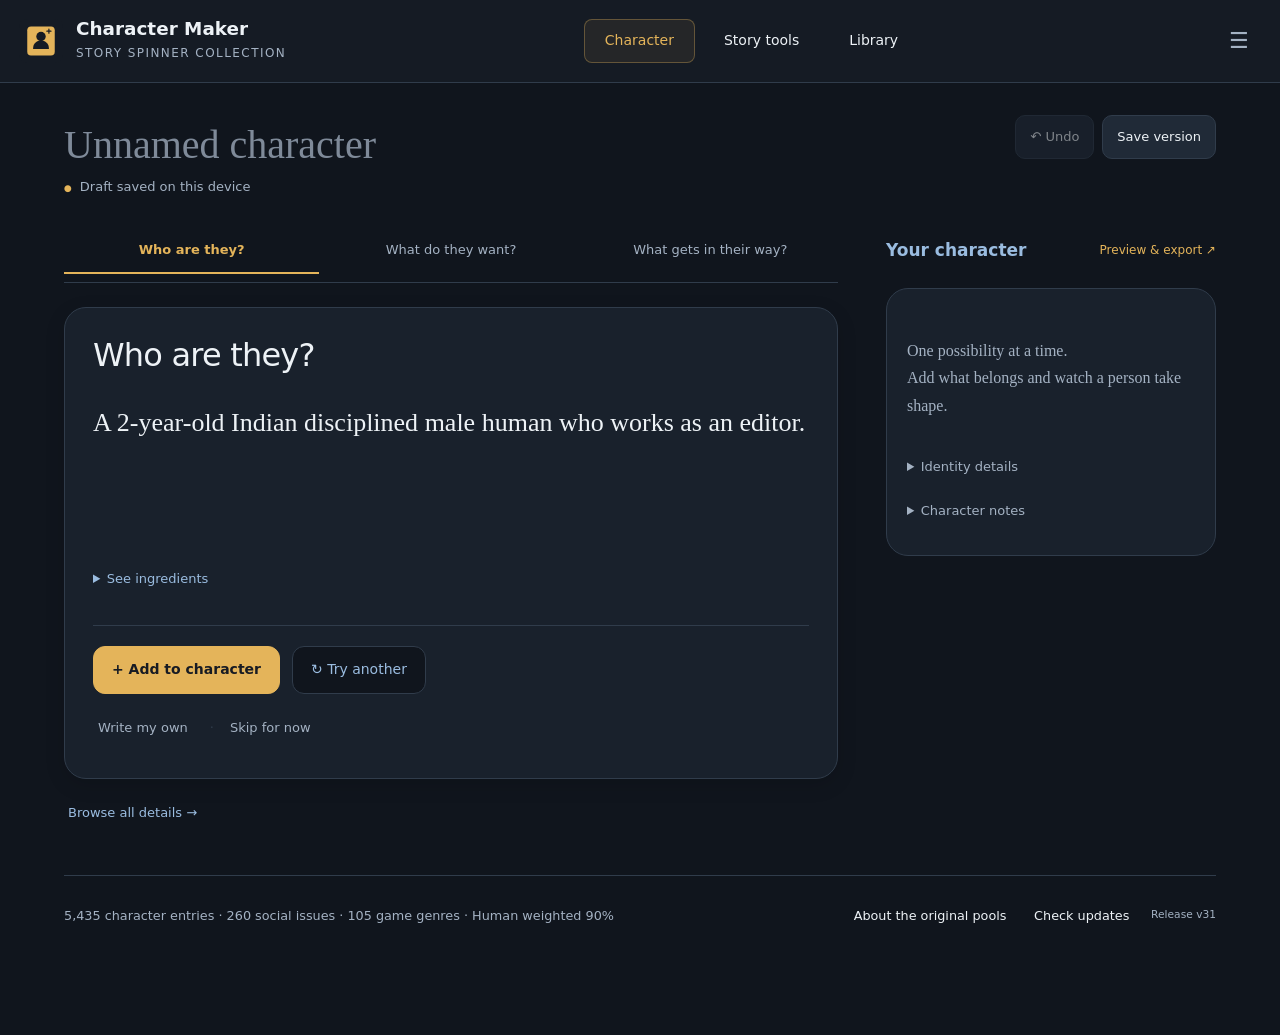
==== commit 5073ee37: "Added modules" ====
--- a/index.html
+++ b/index.html
@@ -1,5 +1,5 @@
 <!doctype html>
-<html lang="en"><head><meta charset="utf-8"><meta name="viewport" content="width=device-width,initial-scale=1,viewport-fit=cover"><meta name="theme-color" content="#151b24"><meta name="description" content="Roll, focus, and curate characters with your original Story Spinner elements."><meta name="apple-mobile-web-app-capable" content="yes"><meta name="apple-mobile-web-app-status-bar-style" content="black-translucent"><title>Character Maker</title><link rel="manifest" href="./manifest.webmanifest"><link rel="icon" href="./icon.svg" type="image/svg+xml"><link rel="apple-touch-icon" href="./icons/icon-192.png"><link rel="stylesheet" href="./style.css"><link rel="stylesheet" href="./guided.css"><script defer src="./original-data.js"></script><script defer src="./additions.js"></script><script defer src="./core.js"></script><script defer src="./life-data.js"></script><script defer src="./character-life.js"></script><script defer src="./criminal-history.js"></script><script defer src="./right-now-data.js"></script><script defer src="./right-now.js"></script><script defer src="./languages.js"></script><script defer src="./dialogue-data.js"></script><script defer src="./dialogue.js"></script><script defer src="./medical.js"></script><script defer src="./character-canvas.js"></script><script defer src="./character-tools.js"></script><script defer src="./app-updates.js"></script><script defer src="./guided-builder.js"></script><script defer src="./app.js"></script><script defer src="./guided-ui.js"></script></head>
+<html lang="en"><head><meta charset="utf-8"><meta name="viewport" content="width=device-width,initial-scale=1,viewport-fit=cover"><meta name="theme-color" content="#151b24"><meta name="description" content="Roll, focus, and curate characters with your original Story Spinner elements."><meta name="apple-mobile-web-app-capable" content="yes"><meta name="apple-mobile-web-app-status-bar-style" content="black-translucent"><title>Character Maker</title><link rel="manifest" href="./manifest.webmanifest"><link rel="icon" href="./icon.svg" type="image/svg+xml"><link rel="apple-touch-icon" href="./icons/icon-192.png"><link rel="stylesheet" href="./style.css"><link rel="stylesheet" href="./guided.css"><script defer src="./original-data.js"></script><script defer src="./additions.js"></script><script defer src="./core.js"></script><script defer src="./life-data.js"></script><script defer src="./character-life.js"></script><script defer src="./criminal-history.js"></script><script defer src="./right-now-data.js"></script><script defer src="./right-now.js"></script><script defer src="./languages.js"></script><script defer src="./dialogue-data.js"></script><script defer src="./dialogue.js"></script><script defer src="./medical.js"></script><script defer src="./story-data.js"></script><script defer src="./game-genres-data.js"></script><script defer src="./story-metadata.js"></script><script defer src="./story-elements.js"></script><script defer src="./affinity-data.js"></script><script defer src="./character-affinities.js"></script><script defer src="./character-canvas.js"></script><script defer src="./character-tools.js"></script><script defer src="./app-updates.js"></script><script defer src="./guided-builder.js"></script><script defer src="./app.js"></script><script defer src="./guided-ui.js"></script></head>
 <body>
 <header class="header"><div class="brand"><img src="./icon.svg" width="44" height="44" alt=""><div><h1>Character Maker</h1><span>STORY SPINNER COLLECTION</span></div></div><nav class="main-nav" aria-label="Main navigation"><button data-main="build">Character</button><button data-main="tools">Story tools</button><button data-main="saved">Library</button></nav><details class="app-menu"><summary aria-label="App menu">☰</summary><div><button id="install">Install app</button><button id="help">How to use</button><button data-open-settings>Story &amp; roll settings</button></div></details></header>
 <main>
@@ -35,7 +35,7 @@
 </div>
 <aside id="guidedSketch" class="guided-sketch"><div class="sketch-heading"><h2>Your character</h2><button id="toggleSketch" aria-expanded="false" aria-controls="sketchBody">Your sketch · 0 details ⌄</button><button id="previewExport">Preview &amp; export ↗</button></div><span id="sketchFeedback" class="sr-only" role="status" aria-live="polite" aria-atomic="true"></span><div id="sketchBody" class="sketch-body"><div id="guidedSketchContent"></div><details class="foundation" id="foundationDetails"><summary>Identity details</summary><div id="foundationContent"></div></details><details class="canvas-notes"><summary>Character notes</summary><label class="notes-label">Notes<textarea id="canvasNotes" rows="5"></textarea></label></details></div></aside>
 </div></section>
-<section id="toolsView" class="tools-hub" hidden><h2>Give them a story to step into.</h2><p>Develop a voice, explore a moment, or discover what happens under pressure.</p><div class="tool-grid"><article><h3>Right Now</h3><p>A place, an action, a thought. Find a moment in their life.</p><button data-go="now">Put them in a moment</button></article><article><h3>Connected characters</h3><p>Introduce an ally, a rival, or someone who remembers their past.</p><button data-go="connections">Explore a connection</button></article><article><h3>Put them under pressure</h3><p>Offer a difficult choice. You decide how they respond.</p><button data-go="pressure">Try a dilemma</button></article><article><h3>Voice &amp; dialogue</h3><p>Give them habits you can hear in a conversation.</p><button data-go="dialogue">Develop their voice</button></article></div></section>
+<section id="toolsView" class="tools-hub" hidden><h2>Give them a story to step into.</h2><p>Develop a voice, explore a moment, or discover what happens under pressure.</p><div class="tool-grid"><article><h3>Animal &amp; Supernatural Affinity</h3><p>Browse all details opens Animal Affinity and Supernatural Affinity as separate optional sections. Each independently rolls active or inactive using the focus-density setting. Active means the topic matters to them; individual details still have their own focus. Inactive sections stay out of automatic suggestions and snapshots. Use the section switch to explore, and Lock section to preserve its on/off choice during Roll character or Shuffle focus. Turning a section off preserves kept details on your sheet and brief.</p><p>Animal Affinity includes their outlook and comfort, current pets, and pets growing up. Pet status controls whether pet records appear. Add another pet creates separate animal, name, and bond fields; childhood pets also have an outcome. Supernatural Affinity separates belief, experience, practices, and possible identity from the author’s truth. A belief does not change the character’s actual species or abilities.</p><h3>Personality &amp; story context</h3><p>Personality &amp; Behavior includes personal archetype, inner narrative perspective, what makes them feel safe, descriptive quality, and Life game genre. Life game genre combines a descriptor, a primary genre, and sometimes a different second genre. Edit to choose genres, hold ingredients, change the second-genre chance, or write your own phrase. Apply edit saves your changes.</p><p>Background &amp; Past includes a social issue. Suggestions use accepted gender when available and confirmed age, with general issues plus relevant men’s, women’s, boys’, or girls’ prompts. Edit to change the suggestion context or include situation-specific prompts. Kept and locked wording remains stable; age-ineligible wording is hidden from presentation. Symbolism &amp; Story Sparks includes narrative Story genre and a universal human question.</p><h3>Right Now</h3><p>A place, an action, a thought. Find a moment in their life.</p><button data-go="now">Put them in a moment</button></article><article><h3>Connected characters</h3><p>Introduce an ally, a rival, or someone who remembers their past.</p><button data-go="connections">Explore a connection</button></article><article><h3>Put them under pressure</h3><p>Offer a difficult choice. You decide how they respond.</p><button data-go="pressure">Try a dilemma</button></article><article><h3>Voice &amp; dialogue</h3><p>Give them habits you can hear in a conversation.</p><button data-go="dialogue">Develop their voice</button></article></div></section>
 
 <section id="relationshipControls" hidden aria-label="Relationship settings"><label class="check"><input id="relationshipAdultEnabled" type="checkbox" aria-describedby="relationshipAdultHint">Include adult intimacy field (18+ characters)</label><p class="moment-note" id="relationshipAdultHint">Requires a confirmed age of 18 or older.</p></section>
 <section id="results" aria-label="Generated character"></section>
@@ -45,9 +45,9 @@
 <footer><span id="poolStats"></span><a href="./character-maker.zip" download>Download app for GitHub</a><button id="originalInfo">About the original pools</button><button id="checkUpdates">Check updates</button><small id="appVersion">Release v29</small></footer>
 </main>
 <nav class="mobile-nav" aria-label="Main navigation"><button data-main="build">♙<span>Character</span></button><button data-main="tools">⚒<span>Story tools</span></button><button data-main="saved">▤<span>Library</span></button></nav><dialog id="builderDialog" aria-labelledby="builderDialogTitle"><div class="dialog-head"><h2 id="builderDialogTitle"></h2><button data-close aria-label="Close">✕</button></div><div id="builderDialogContent"></div></dialog>
-<dialog id="helpDialog"><div class="dialog-head"><h2>Make it yours</h2><button data-close aria-label="Close">✕</button></div><div class="help-copy"><h3>The guided builder</h3><p>Start with <strong>Who are they?</strong>, <strong>What do they want?</strong>, and <strong>What gets in their way?</strong>. Each possibility combines real character-array entries. Choose <strong>See ingredients</strong> to edit, choose or reroll an element, change an influence pool, or hold part of the sentence. Add to character keeps the sentence and its source details. Try another preserves kept facts and locked or held elements. Write my own lets you author the whole sentence. Skip any question and return whenever you like.</p><p><strong>Character</strong> holds your sketch, <strong>Story tools</strong> opens writing exercises, and <strong>Library</strong> holds saved versions and backups. Browse all details opens twelve topic pages, the full generator, and the single-detail builder. Preview &amp; export includes your composed sentences and kept details.</p><p><strong>Roll character</strong> changes unlocked results. <strong>Shuffle focus</strong> only changes which fields stand out.</p><p>Tap or click a field’s label, value, or card background to toggle its focus. Buttons and editing controls keep their own actions. You can also use the keyboard-accessible Focus button. Use <strong>Copy</strong> on any field to paste its label as a heading and its text as a paragraph into Google Docs. Every field has <strong>Focus</strong>, <strong>Lock</strong>, <strong>Keep</strong>, and <strong>Reroll</strong>. Keep adds it to My Sheet. Lock preserves it on future rolls. Open Edit to choose an original entry or write your own.</p><p>Build a Character, Quick Snapshot, and every deeper panel share the same character. Switching views won't reroll anything.</p><h3>Build a Character</h3><p>Start with a compact identity foundation, then tap <strong>Add characteristic</strong>. A candidate shows an existing background result. <strong>Keep</strong> accepts a snapshot for the canvas and My Sheet. <strong>Another</strong> changes the proposed field within your selected category; <strong>Reroll Value</strong> rolls that same field using its existing dependency rules. <strong>Dismiss</strong> adds nothing. Surprise me gives eligible categories equal chances before choosing a field.</p><p>Suggestions prefer unaccepted fields in focus and avoid repeats within a cycle. When only faded fields remain, choose Shuffle focus or Include remaining faded. Focus determines suggestions; acceptance determines canvas content. Accepted cards remain readable after focus changes. <strong>Explore section</strong> opens the relevant field on the same character; <strong>Back to Character</strong> above the details or in the floating Actions menu returns to your character. Keep in any panel also adds that detail to the canvas.</p><p>Canvas Edit changes the accepted snapshot. Replace with current result deliberately captures the latest background value. Roll character preserves kept snapshots and locked background values. <strong>New character</strong>, in Actions, creates a fresh draft and asks before discarding accepted details or notes; saved snapshots remain available. Quick Snapshot retains the existing customizable compact assortment. Use Explore / tools for all deeper panels, My Sheet, and Saved characters. A second Actions menu stays at the bottom right as you scroll, with the same Roll character, Shuffle focus, and New character controls.</p><h3>Dialogue Style</h3><p>Dialogue Style gives concrete writing directions for amount, sentence shape, register, words, profanity, speech and messaging presentation, multilingual behavior, conversational habits, thought-to-speech, omissions, and situational changes. The original acoustic descriptions remain under <strong>Voice Sound</strong>. These are options to curate, not habits to apply to every sentence. Examples demonstrate individual options and are not one conversation.</p><p><strong>Keep</strong> captures a detail for My Sheet and the <strong>Dialogue recipe</strong>. The recipe includes only kept dialogue details and Voice Sound, including their earlier snapshots after rerolls. Copy recipe copies those choices. New fields are available in Choose snapshot fields without being added to the default sketch.</p><p><strong>Optional Dialogue Wildcards</strong> starts with one writing challenge. <strong>Combine two</strong> avoids declared incompatible pairs on random rolls. Manual choices and locks are preserved; conflicting selections are explained. Focus on a wildcard is a suggestion, never enforcement. Edit a challenge to choose its scope, parameters, or fictional reason. English letter, word, and syllable conventions are labeled; syllable and grammar examples were checked manually.</p><p>Main language follows National heritage using an editable country default. Second and third languages are distinct random languages, or None. Unlocked full rolls produce 55% one language, 32% two, and 13% three. Locked values and accepted snapshots are preserved. Multilingual cards use all three language fields as their reference; Edit permits a manual override. Switching requires author-established ability in another language. Bracketed examples are fillable templates. A wildcard’s English–Spanish example illustrates one switch without assigning either language to the character. Situational change names one baseline habit and proposes an exception under anger, fear, comfort, or authority.</p><p>Expand the named arrays in <code>dialogue-data.js</code>. Each option has an ID, label, instruction, and example. Wildcard compatibility exclusions and parameter pools are editable there; local generation logic is in <code>dialogue.js</code>.</p><h3>Right Now</h3><p>A moment in the same character’s life: place, activity, private thoughts, fictional device readings, media, conversation, sightings, stated status, and immediate context. Each slot uses the same Focus, Lock, Keep, Edit, and Reroll controls. Quick Snapshot can include any of these same values.</p><p><strong>Footprint archetypes</strong> change the odds of available sources on future rolls, without defining personality. No source, Unknown, Unavailable, Outdated, Concealed, and Conflicting are usable information states. They are separate from <strong>random focus</strong>, which changes emphasis only. Faded fields stay readable and interactive.</p><p><strong>Known to whom?</strong> changes presentation without deleting values. Observer views mark private experience unavailable; sightings separate recorded behavior from interpretation. Edit / choose · author details exposes the underlying author value, even when a source lacks it. My Sheet retains exactly what you kept, including earlier author details.</p><p><strong>Connected moment</strong> coordinates setting, spot, activity, partner/method, and goal/next action. Parent rerolls can update unlocked dependent slots. Locked conflicts remain for you to curate. Independent mode allows surprising combinations. Device readings always require an available fictional device; retained locked readings are not presented as current readings when it is absent.</p><p>All telemetry, communications, sightings, and statuses are invented locally. This app never accesses sensors, health data, location services, or accounts. Expand named arrays and probability rules in <code>right-now-data.js</code>; field definitions and lightweight relationships are in <code>right-now.js</code>.</p><h3>Undo &amp; roll history</h3><p>Undo and Redo are in both Actions menus. Use Roll history to restore a complete earlier character or field roll. Recent changes include edits, locks, kept details, notes, and workshop tools. Ctrl/Cmd+Z and Ctrl/Cmd+Shift+Z work outside text editors. Recent history survives reloading on this device; save snapshots for permanent versions. Undo changes the working draft, while saved characters stay separate.</p><h3>Connected characters</h3><p>Generate a sibling, rival, ally, coworker, friend, or mentor, or use an existing saved character. Each has their own profile, shared history, two perspectives, and a current tension. Expand the relationship to edit it. Save current &amp; open preserves your current draft as a saved snapshot before opening the connected profile. Copies are independent of saved sources.</p><h3>Put them under pressure</h3><p>Generate a dilemma based on kept traits, motivations, flaws, and goals. Write the response and Keep situation to retain it. Another situation preserves kept scenes. Reactions remain your choice.</p><h3>Finished character brief</h3><p>Review a printable brief made from the identity foundation and kept snapshots. Add a one-line introduction and an optional PNG, JPG, or WebP portrait up to 250 KB. Choose all kept details or a compact reference, and include notes, relationships, and kept situations. Copy brief, Print / Save PDF, and Download HTML use the same reviewed content. Long briefs flow onto additional pages.</p><h3>Medical</h3><p>Medical shares the current character, with precise height in feet/inches, total inches, and centimeters; weight in pounds and kilograms; a calculated weight category; condition and medication prompts; last food, elapsed hours, and their reaction. Edit numeric fields in your chosen unit. Unlocked height details follow each other; locked conflicts remain visible for review. Keep captures snapshots, so later changes do not replace accepted details.</p><p>Adult human BMI reference categories apply only from confirmed age 20. Younger characters and other species remain unclassified. Medication prompts include common and rare conditions, plus none and unknown; they are modern fictional references without doses, not treatment plans. Set a custom condition and medications in Edit for other histories or story eras.</p><h3>Education &amp; Training</h3><p>Browse all details opens education level, degree subjects, current enrollment, trade training, and feelings about education. Completed subjects follow the overall level; edit or lock fields to author an unusual path.</p><h3>Relationship details</h3><p>Explore relationship history, status, durations, children, traits, viewpoints, and F-to-S ratings. Overall rating averages the available areas. Current status draws from romantic entries in the original family_status pool. Sexual-history, intimacy, and attractiveness fields require a confirmed adult age. Teenagers receive nonsexual relationship prompts; children do not receive this category.</p><h3>Birthday and age</h3><p>Enter a story year to see the age they turn that year. Add an exact story date to see their age on that day. Edit the birthday in its card. Western zodiac uses common date ranges; cusp dates can vary. Chinese zodiac uses Lunar New Year and the year’s heavenly-stem element. Symbolic associations are prompts for your writing.</p><h3>Install on your phone</h3><p id="updateStatus" role="status">Checking update availability…</p><button id="helpCheckUpdates">Check for updates</button><p><strong>iPhone / iPad:</strong> open your GitHub Pages link in Safari, tap Share, then Add to Home Screen. Enable Open as Web App if offered.</p><p><strong>Android:</strong> open the link in Chrome, then tap Install app or choose Install / Add to Home screen from the browser menu.</p><p>Open the hosted app once while online. It downloads its files for offline use. A ZIP file itself doesn't install as a phone app; upload its contents to GitHub Pages first.</p><p><strong>Update an installed app:</strong> open the app online and tap Check updates at the top of the installed app, in this help panel, or at the bottom of the page. When App update ready appears, apply any open field edits, then tap Update &amp; reload. Your draft is saved before reloading, and your saved characters stay on this device. No reinstall or clearing browser data is needed. If an older version still shows Install app, close it from Recent apps and reopen it online after the update has downloaded.</p><h3>Put it on GitHub</h3><p>Download the ZIP below and extract it. Upload the contents of the character-maker folder to your repository root. In Settings → Pages, select Deploy from a branch, main, / (root). No build step is needed. The README includes the steps.</p><p>Saved characters stay in this browser on this device. Export a backup before changing devices or clearing browser data.</p></div></dialog>
+<dialog id="helpDialog"><div class="dialog-head"><h2>Make it yours</h2><button data-close aria-label="Close">✕</button></div><div class="help-copy"><h3>The guided builder</h3><p>Start with <strong>Who are they?</strong>, <strong>What do they want?</strong>, and <strong>What gets in their way?</strong>. Each possibility combines real character-array entries. Choose <strong>See ingredients</strong> to edit, choose or reroll an element, change an influence pool, or hold part of the sentence. Add to character keeps the sentence and its source details. Try another preserves kept facts and locked or held elements. Write my own lets you author the whole sentence. Skip any question and return whenever you like.</p><p><strong>Character</strong> holds your sketch, <strong>Story tools</strong> opens writing exercises, and <strong>Library</strong> holds saved versions and backups. Browse all details opens fourteen topic pages, the full generator, and the single-detail builder. Preview &amp; export includes your composed sentences and kept details.</p><p><strong>Roll character</strong> changes unlocked results. <strong>Shuffle focus</strong> only changes which fields stand out.</p><p>Tap or click a field’s label, value, or card background to toggle its focus. Buttons and editing controls keep their own actions. You can also use the keyboard-accessible Focus button. Use <strong>Copy</strong> on any field to paste its label as a heading and its text as a paragraph into Google Docs. Every field has <strong>Focus</strong>, <strong>Lock</strong>, <strong>Keep</strong>, and <strong>Reroll</strong>. Keep adds it to My Sheet. Lock preserves it on future rolls. Open Edit to choose an original entry or write your own.</p><p>Build a Character, Quick Snapshot, and every deeper panel share the same character. Switching views won't reroll anything.</p><h3>Build a Character</h3><p>Start with a compact identity foundation, then tap <strong>Add characteristic</strong>. A candidate shows an existing background result. <strong>Keep</strong> accepts a snapshot for the canvas and My Sheet. <strong>Another</strong> changes the proposed field within your selected category; <strong>Reroll Value</strong> rolls that same field using its existing dependency rules. <strong>Dismiss</strong> adds nothing. Surprise me gives eligible categories equal chances before choosing a field.</p><p>Suggestions prefer unaccepted fields in focus and avoid repeats within a cycle. When only faded fields remain, choose Shuffle focus or Include remaining faded. Focus determines suggestions; acceptance determines canvas content. Accepted cards remain readable after focus changes. <strong>Explore section</strong> opens the relevant field on the same character; <strong>Back to Character</strong> above the details or in the floating Actions menu returns to your character. Keep in any panel also adds that detail to the canvas.</p><p>Canvas Edit changes the accepted snapshot. Replace with current result deliberately captures the latest background value. Roll character preserves kept snapshots and locked background values. <strong>New character</strong>, in Actions, creates a fresh draft and asks before discarding accepted details or notes; saved snapshots remain available. Quick Snapshot retains the existing customizable compact assortment. Use Explore / tools for all deeper panels, My Sheet, and Saved characters. A second Actions menu stays at the bottom right as you scroll, with the same Roll character, Shuffle focus, and New character controls.</p><h3>Dialogue Style</h3><p>Dialogue Style gives concrete writing directions for amount, sentence shape, register, words, profanity, speech and messaging presentation, multilingual behavior, conversational habits, thought-to-speech, omissions, and situational changes. The original acoustic descriptions remain under <strong>Voice Sound</strong>. These are options to curate, not habits to apply to every sentence. Examples demonstrate individual options and are not one conversation.</p><p><strong>Keep</strong> captures a detail for My Sheet and the <strong>Dialogue recipe</strong>. The recipe includes only kept dialogue details and Voice Sound, including their earlier snapshots after rerolls. Copy recipe copies those choices. New fields are available in Choose snapshot fields without being added to the default sketch.</p><p><strong>Optional Dialogue Wildcards</strong> starts with one writing challenge. <strong>Combine two</strong> avoids declared incompatible pairs on random rolls. Manual choices and locks are preserved; conflicting selections are explained. Focus on a wildcard is a suggestion, never enforcement. Edit a challenge to choose its scope, parameters, or fictional reason. English letter, word, and syllable conventions are labeled; syllable and grammar examples were checked manually.</p><p>Main language follows National heritage using an editable country default. Second and third languages are distinct random languages, or None. Unlocked full rolls produce 55% one language, 32% two, and 13% three. Locked values and accepted snapshots are preserved. Multilingual cards use all three language fields as their reference; Edit permits a manual override. Switching requires author-established ability in another language. Bracketed examples are fillable templates. A wildcard’s English–Spanish example illustrates one switch without assigning either language to the character. Situational change names one baseline habit and proposes an exception under anger, fear, comfort, or authority.</p><p>Expand the named arrays in <code>dialogue-data.js</code>. Each option has an ID, label, instruction, and example. Wildcard compatibility exclusions and parameter pools are editable there; local generation logic is in <code>dialogue.js</code>.</p><h3>Animal &amp; Supernatural Affinity</h3><p>Browse all details opens Animal Affinity and Supernatural Affinity as separate optional sections. Each independently rolls active or inactive using the focus-density setting. Active means the topic matters to them; individual details still have their own focus. Inactive sections stay out of automatic suggestions and snapshots. Use the section switch to explore, and Lock section to preserve its on/off choice during Roll character or Shuffle focus. Turning a section off preserves kept details on your sheet and brief.</p><p>Animal Affinity includes their outlook and comfort, current pets, and pets growing up. Pet status controls whether pet records appear. Add another pet creates separate animal, name, and bond fields; childhood pets also have an outcome. Supernatural Affinity separates belief, experience, practices, and possible identity from the author’s truth. A belief does not change the character’s actual species or abilities.</p><h3>Personality &amp; story context</h3><p>Personality &amp; Behavior includes personal archetype, inner narrative perspective, what makes them feel safe, descriptive quality, and Life game genre. Life game genre combines a descriptor, a primary genre, and sometimes a different second genre. Edit to choose genres, hold ingredients, change the second-genre chance, or write your own phrase. Apply edit saves your changes.</p><p>Background &amp; Past includes a social issue. Suggestions use accepted gender when available and confirmed age, with general issues plus relevant men’s, women’s, boys’, or girls’ prompts. Edit to change the suggestion context or include situation-specific prompts. Kept and locked wording remains stable; age-ineligible wording is hidden from presentation. Symbolism &amp; Story Sparks includes narrative Story genre and a universal human question.</p><h3>Right Now</h3><p>A moment in the same character’s life: place, activity, private thoughts, fictional device readings, media, conversation, sightings, stated status, and immediate context. Each slot uses the same Focus, Lock, Keep, Edit, and Reroll controls. Quick Snapshot can include any of these same values.</p><p><strong>Footprint archetypes</strong> change the odds of available sources on future rolls, without defining personality. No source, Unknown, Unavailable, Outdated, Concealed, and Conflicting are usable information states. They are separate from <strong>random focus</strong>, which changes emphasis only. Faded fields stay readable and interactive.</p><p><strong>Known to whom?</strong> changes presentation without deleting values. Observer views mark private experience unavailable; sightings separate recorded behavior from interpretation. Edit / choose · author details exposes the underlying author value, even when a source lacks it. My Sheet retains exactly what you kept, including earlier author details.</p><p><strong>Connected moment</strong> coordinates setting, spot, activity, partner/method, and goal/next action. Parent rerolls can update unlocked dependent slots. Locked conflicts remain for you to curate. Independent mode allows surprising combinations. Device readings always require an available fictional device; retained locked readings are not presented as current readings when it is absent.</p><p>All telemetry, communications, sightings, and statuses are invented locally. This app never accesses sensors, health data, location services, or accounts. Expand named arrays and probability rules in <code>right-now-data.js</code>; field definitions and lightweight relationships are in <code>right-now.js</code>.</p><h3>Undo &amp; roll history</h3><p>Undo and Redo are in both Actions menus. Use Roll history to restore a complete earlier character or field roll. Recent changes include edits, locks, kept details, notes, and workshop tools. Ctrl/Cmd+Z and Ctrl/Cmd+Shift+Z work outside text editors. Recent history survives reloading on this device; save snapshots for permanent versions. Undo changes the working draft, while saved characters stay separate.</p><h3>Connected characters</h3><p>Generate a sibling, rival, ally, coworker, friend, or mentor, or use an existing saved character. Each has their own profile, shared history, two perspectives, and a current tension. Expand the relationship to edit it. Save current &amp; open preserves your current draft as a saved snapshot before opening the connected profile. Copies are independent of saved sources.</p><h3>Put them under pressure</h3><p>Generate a dilemma based on kept traits, motivations, flaws, and goals. Write the response and Keep situation to retain it. Another situation preserves kept scenes. Reactions remain your choice.</p><h3>Finished character brief</h3><p>Review a printable brief made from the identity foundation and kept snapshots. Add a one-line introduction and an optional PNG, JPG, or WebP portrait up to 250 KB. Choose all kept details or a compact reference, and include notes, relationships, and kept situations. Copy brief, Print / Save PDF, and Download HTML use the same reviewed content. Long briefs flow onto additional pages.</p><h3>Medical</h3><p>Medical shares the current character, with precise height in feet/inches, total inches, and centimeters; weight in pounds and kilograms; a calculated weight category; condition and medication prompts; last food, elapsed hours, and their reaction. Edit numeric fields in your chosen unit. Unlocked height details follow each other; locked conflicts remain visible for review. Keep captures snapshots, so later changes do not replace accepted details.</p><p>Adult human BMI reference categories apply only from confirmed age 20. Younger characters and other species remain unclassified. Medication prompts include common and rare conditions, plus none and unknown; they are modern fictional references without doses, not treatment plans. Set a custom condition and medications in Edit for other histories or story eras.</p><h3>Education &amp; Training</h3><p>Browse all details opens education level, degree subjects, current enrollment, trade training, and feelings about education. Completed subjects follow the overall level; edit or lock fields to author an unusual path.</p><h3>Relationship details</h3><p>Explore relationship history, status, durations, children, traits, viewpoints, and F-to-S ratings. Overall rating averages the available areas. Current status draws from romantic entries in the original family_status pool. Sexual-history, intimacy, and attractiveness fields require a confirmed adult age. Teenagers receive nonsexual relationship prompts; children do not receive this category.</p><h3>Birthday and age</h3><p>Enter a story year to see the age they turn that year. Add an exact story date to see their age on that day. Edit the birthday in its card. Western zodiac uses common date ranges; cusp dates can vary. Chinese zodiac uses Lunar New Year and the year’s heavenly-stem element. Symbolic associations are prompts for your writing.</p><h3>Install on your phone</h3><p id="updateStatus" role="status">Checking update availability…</p><button id="helpCheckUpdates">Check for updates</button><p><strong>iPhone / iPad:</strong> open your GitHub Pages link in Safari, tap Share, then Add to Home Screen. Enable Open as Web App if offered.</p><p><strong>Android:</strong> open the link in Chrome, then tap Install app or choose Install / Add to Home screen from the browser menu.</p><p>Open the hosted app once while online. It downloads its files for offline use. A ZIP file itself doesn't install as a phone app; upload its contents to GitHub Pages first.</p><p><strong>Update an installed app:</strong> open the app online and tap Check updates at the top of the installed app, in this help panel, or at the bottom of the page. When App update ready appears, apply any open field edits, then tap Update &amp; reload. Your draft is saved before reloading, and your saved characters stay on this device. No reinstall or clearing browser data is needed. If an older version still shows Install app, close it from Recent apps and reopen it online after the update has downloaded.</p><h3>Put it on GitHub</h3><p>Download the ZIP below and extract it. Upload the contents of the character-maker folder to your repository root. In Settings → Pages, select Deploy from a branch, main, / (root). No build step is needed. The README includes the steps.</p><p>Saved characters stay in this browser on this device. Export a backup before changing devices or clearing browser data.</p></div></dialog>
 <dialog id="sketchDialog"><div class="dialog-head"><h2>Quick Snapshot fields</h2><button data-close aria-label="Close">✕</button></div><p>Choose what appears in your compact view.</p><div id="sketchOptions"></div><button class="primary" id="applySketch">Apply selection</button></dialog>
-<dialog id="originalDialog"><div class="dialog-head"><h2>Original Story Spinner pools</h2><button data-close aria-label="Close">✕</button></div><p>Every original entry is preserved, including wording, capitalization, and repeated entries. Species rolls favor Human at 90%, with the remaining 10% shared by other kinds. Other source pools retain their duplicate weighting. New education and relationship pools live in life-data.js. Adult intimacy results are available for characters aged 18 and older.</p><p>The original “race” field appears as Species / kind. The original organizations pool also contains places; both remain in its original selection pool.</p><p><a href="./character_elements.json" download>Download the unchanged original JSON</a></p><p><a href="https://github.com/KgitWH21/storyspinner25/blob/main/character_elements.json" target="_blank" rel="noopener">View source on GitHub</a></p></dialog>
+<dialog id="originalDialog"><div class="dialog-head"><h2>Original Story Spinner pools</h2><button data-close aria-label="Close">✕</button></div><p>Every original entry is preserved, including wording, capitalization, and repeated entries. Species rolls favor Human at 90%, with the remaining 10% shared by other kinds. Other source pools retain their duplicate weighting. New education and relationship pools live in life-data.js. Adult intimacy results are available for characters aged 18 and older.</p><p>The original “race” field appears as Species / kind. The original organizations pool also contains places; both remain in its original selection pool.</p><p><a href="./story_elements.json" download>Download Story Spinner story pools</a> · <a href="./social-issues-additions.json" download>Download 50 women’s and 50 girls’ issues</a> · <a href="./game-genres.json" download>Download game genres</a></p><p><a href="./character_elements.json" download>Download the unchanged original JSON</a></p><p><a href="https://github.com/KgitWH21/storyspinner25/blob/main/character_elements.json" target="_blank" rel="noopener">View source on GitHub</a></p></dialog>
 <dialog id="fieldEditorDialog"><div class="dialog-head"><h2>Edit foundation</h2><button data-close aria-label="Close">✕</button></div><div id="fieldEditorContent"></div></dialog>
 <dialog id="keptEditorDialog"><div class="dialog-head"><h2 id="keptEditorTitle">Edit accepted detail</h2><button data-close aria-label="Close">✕</button></div><label class="notes-label">Accepted snapshot<textarea id="keptValueEdit" rows="6"></textarea></label><button id="saveKeptEdit" class="primary">Save kept edit</button><details><summary>Current background result</summary><p id="currentKeptResult" class="value"></p><button id="replaceKept">Replace with current result</button></details></dialog>
 <details id="floatingActions" class="floating-actions"><summary aria-label="Character actions">Actions</summary><div class="roll-actions"><button id="floatingBackToCharacter" hidden>← Back to Character</button><button class="primary" id="floatingRoll">⚄ Roll character</button><button id="floatingFocus">Shuffle focus</button><button id="floatingNewCharacter">New character</button><div class="action-history"><button id="floatingUndo">Undo</button><button id="floatingRedo">Redo</button></div><button id="floatingHistory">Roll history</button></div></details>
--- a/style.css
+++ b/style.css
@@ -50,6 +50,7 @@
 
 body.update-available #toast{top:calc(1rem + env(safe-area-inset-top));bottom:auto}
 
+.story-param-fields{display:grid;gap:.8rem;min-width:0}.story-param-fields label{display:grid;gap:.35rem;min-width:0}.story-param-fields select{width:100%;min-width:0;max-width:100%}.story-ingredient{display:grid;gap:.4rem;border-top:1px solid var(--line);padding-top:.7rem}.story-ingredient-actions{display:flex;flex-wrap:wrap;gap:.4rem}.story-ingredient-actions button{min-height:44px}.story-ingredient-actions button[aria-pressed="true"]{border-color:var(--accent);color:var(--accent)}.story-param-fields .story-check{display:flex;align-items:center;gap:.5rem}.story-check input{width:auto}.game-inspiration p{font-size:.85rem;overflow-wrap:anywhere}
 .criminal-incident{margin:1rem 0;border:1px solid var(--line);border-radius:12px;background:var(--panel);min-width:0}
 .criminal-incident>summary{padding:1rem;cursor:pointer;min-height:44px;overflow-wrap:anywhere;color:var(--accent)}
 .criminal-incident>summary span{display:block;color:var(--muted);font-size:.9rem;margin:.35rem 0 0 1rem}
@@ -58,3 +59,6 @@
 @media(max-width:450px){.criminal-incident-body{padding:0 .5rem .5rem}.criminal-incident-actions{flex-direction:column}}
 
 .detail-page-heading{margin:0 0 1.5rem}.detail-page-heading h2{margin:0 0 .4rem}.detail-page-heading p{color:var(--muted);margin:.4rem 0;overflow-wrap:anywhere}.detail-link{color:var(--accent);background:transparent;min-height:44px;white-space:normal;text-align:left}.detail-page-heading+section{margin-top:0}#floatingBackToCharacter{color:var(--accent);border-color:var(--accent)}
+.affinity-controls{padding:1rem;border:1px solid var(--line);border-radius:10px;background:var(--panel);margin:.8rem 0;min-width:0}.affinity-controls.is-active{border-color:var(--accent)}.affinity-controls p{margin:.65rem 0 0;font-size:.9rem;overflow-wrap:anywhere}.affinity-section-actions{display:flex;flex-wrap:wrap;gap:.5rem;margin:.5rem 0}.affinity-section-actions button{min-height:44px;white-space:normal}.affinity-controls button[aria-pressed="true"]{border-color:var(--accent);color:var(--accent)}.affinity-inactive-note{padding:1rem;border-left:2px solid var(--line);color:var(--muted);font-size:.9rem}.affinity-subsection{margin:1.3rem 0}.affinity-subsection>h3{font-size:1rem;color:var(--blue);margin:0 0 .7rem}.affinity-pet{border:1px solid var(--line);border-radius:10px;background:var(--panel);margin:1rem 0;min-width:0}.affinity-pet>summary{padding:1rem;cursor:pointer;min-height:44px;color:var(--accent);overflow-wrap:anywhere}.affinity-pet>summary span{display:block;color:var(--muted);margin:.4rem 0 0 1rem;font-size:.9rem}.affinity-pet-body{padding:0 1rem 1rem}.affinity-pet-body .card-grid{margin-top:1rem}
+@media(max-width:450px){.affinity-pet-body{padding:0 .5rem .5rem}.affinity-section-actions{flex-direction:column}.affinity-section-actions button{width:100%}}
+.topic-choices .topic-inactive{color:var(--muted);border-style:dashed}.topic-choices .topic-inactive small{display:block;font-size:.75rem;margin-top:.3rem}
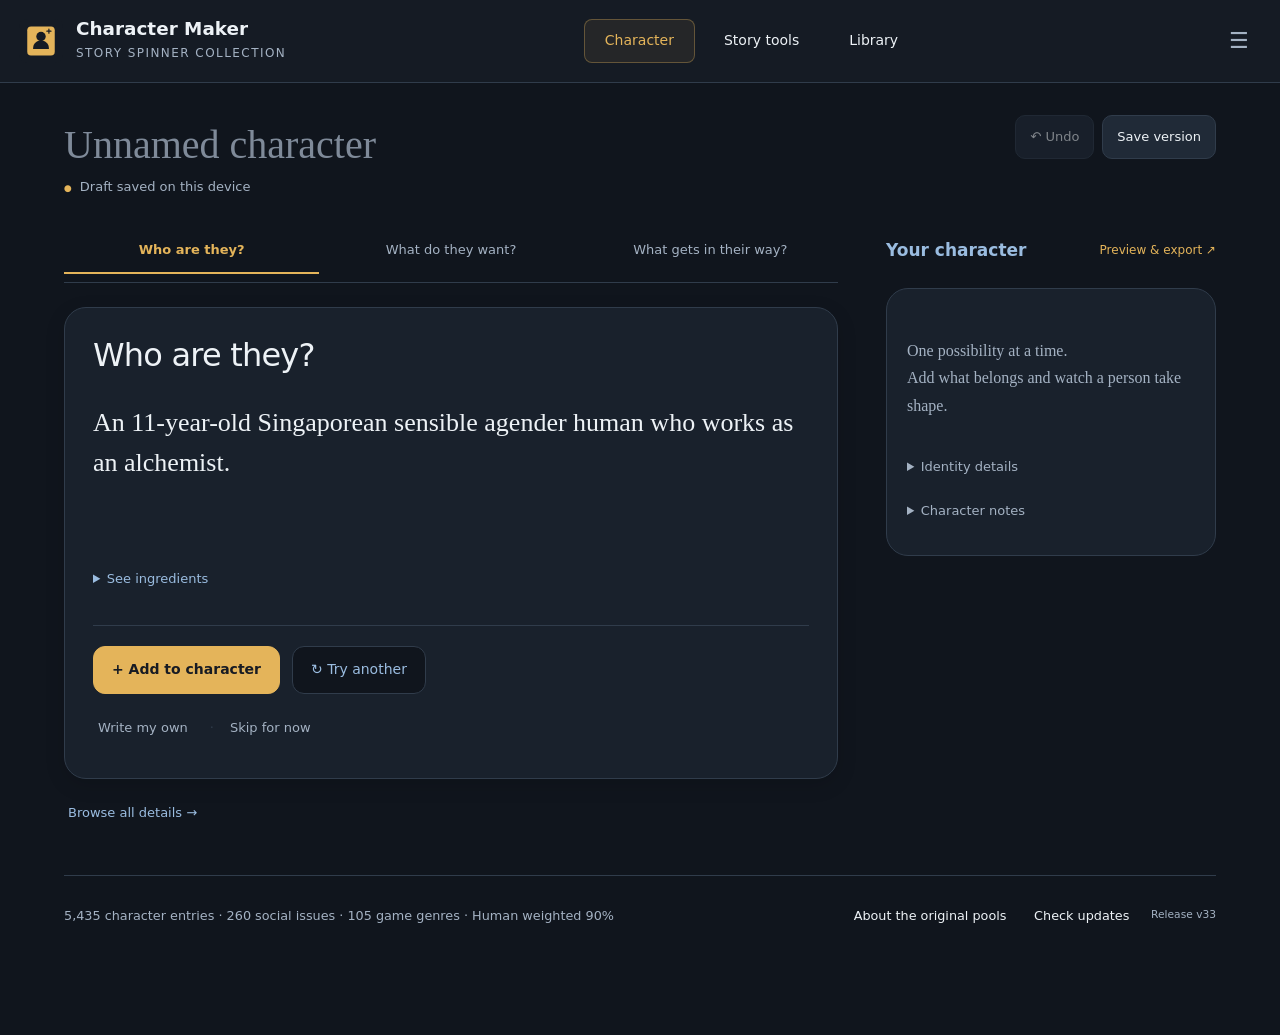
==== commit 522ef007: "Added clothing style" ====
--- a/index.html
+++ b/index.html
@@ -1,5 +1,5 @@
 <!doctype html>
-<html lang="en"><head><meta charset="utf-8"><meta name="viewport" content="width=device-width,initial-scale=1,viewport-fit=cover"><meta name="theme-color" content="#151b24"><meta name="description" content="Roll, focus, and curate characters with your original Story Spinner elements."><meta name="apple-mobile-web-app-capable" content="yes"><meta name="apple-mobile-web-app-status-bar-style" content="black-translucent"><title>Character Maker</title><link rel="manifest" href="./manifest.webmanifest"><link rel="icon" href="./icon.svg" type="image/svg+xml"><link rel="apple-touch-icon" href="./icons/icon-192.png"><link rel="stylesheet" href="./style.css"><link rel="stylesheet" href="./guided.css"><script defer src="./original-data.js"></script><script defer src="./additions.js"></script><script defer src="./core.js"></script><script defer src="./life-data.js"></script><script defer src="./character-life.js"></script><script defer src="./criminal-history.js"></script><script defer src="./right-now-data.js"></script><script defer src="./right-now.js"></script><script defer src="./languages.js"></script><script defer src="./dialogue-data.js"></script><script defer src="./dialogue.js"></script><script defer src="./medical.js"></script><script defer src="./story-data.js"></script><script defer src="./game-genres-data.js"></script><script defer src="./story-metadata.js"></script><script defer src="./story-elements.js"></script><script defer src="./affinity-data.js"></script><script defer src="./character-affinities.js"></script><script defer src="./character-canvas.js"></script><script defer src="./character-tools.js"></script><script defer src="./app-updates.js"></script><script defer src="./guided-builder.js"></script><script defer src="./app.js"></script><script defer src="./guided-ui.js"></script></head>
+<html lang="en"><head><meta charset="utf-8"><meta name="viewport" content="width=device-width,initial-scale=1,viewport-fit=cover"><meta name="theme-color" content="#151b24"><meta name="description" content="Roll, focus, and curate characters with your original Story Spinner elements."><meta name="apple-mobile-web-app-capable" content="yes"><meta name="apple-mobile-web-app-status-bar-style" content="black-translucent"><title>Character Maker</title><link rel="manifest" href="./manifest.webmanifest"><link rel="icon" href="./icon.svg" type="image/svg+xml"><link rel="apple-touch-icon" href="./icons/icon-192.png"><link rel="stylesheet" href="./style.css"><link rel="stylesheet" href="./guided.css"><script defer src="./original-data.js"></script><script defer src="./additions.js"></script><script defer src="./core.js"></script><script defer src="./life-data.js"></script><script defer src="./character-life.js"></script><script defer src="./criminal-history.js"></script><script defer src="./right-now-data.js"></script><script defer src="./right-now.js"></script><script defer src="./languages.js"></script><script defer src="./dialogue-data.js"></script><script defer src="./dialogue.js"></script><script defer src="./medical.js"></script><script defer src="./story-data.js"></script><script defer src="./game-genres-data.js"></script><script defer src="./story-metadata.js"></script><script defer src="./story-elements.js"></script><script defer src="./affinity-data.js"></script><script defer src="./character-affinities.js"></script><script defer src="./character-canvas.js"></script><script defer src="./character-tools.js"></script><script defer src="./app-updates.js"></script><script defer src="./guided-builder.js"></script><script defer src="./clothing.js"></script><script defer src="./app.js"></script><script defer src="./guided-ui.js"></script></head>
 <body>
 <header class="header"><div class="brand"><img src="./icon.svg" width="44" height="44" alt=""><div><h1>Character Maker</h1><span>STORY SPINNER COLLECTION</span></div></div><nav class="main-nav" aria-label="Main navigation"><button data-main="build">Character</button><button data-main="tools">Story tools</button><button data-main="saved">Library</button></nav><details class="app-menu"><summary aria-label="App menu">☰</summary><div><button id="install">Install app</button><button id="help">How to use</button><button data-open-settings>Story &amp; roll settings</button></div></details></header>
 <main>
@@ -30,7 +30,7 @@
 <details id="ingredientDetails" class="ingredient-details"><summary>See ingredients</summary><p class="ingredient-hint">Choose an element in the sentence or edit it below. Held and locked elements stay put when you try another.</p><div id="ingredientRows"></div></details>
 <div class="guided-actions"><button id="addDetail" class="primary">+ Add to character</button><button id="tryAnother" class="secondary">↻ Try another</button><div class="quiet-actions"><button id="writeOwn">Write my own</button><button id="skipStep">Skip for now</button></div></div></section>
 <button id="browseDetails" class="browse-button">Browse all details →</button>
-<section id="deeperDevelopment" class="deeper-development" hidden><header class="development-heading"><h2 id="developmentTitle" tabindex="-1">What would help you picture them next?</h2><button id="helpDecide" class="help-decide">Help me decide</button></header><div id="developmentChoices"></div></section>
+<section id="deeperDevelopment" class="deeper-development" hidden><header class="development-heading"><h2 id="developmentTitle" tabindex="-1">What would help you picture them next?</h2><button id="helpDecide" class="help-decide">Help me decide</button><button id="rerollModules" class="reroll-modules" type="button" aria-controls="developmentChoices">↻ Reroll modules</button><span id="developmentFeedback" class="sr-only" role="status" aria-live="polite" aria-atomic="true"></span></header><div id="developmentChoices"></div></section>
 <section id="singleDetailBuilder" hidden><div class="section-heading"><h2>Explore one detail</h2><button id="closeSingleDetail">Back to guided builder</button></div><div class="add-toolbar"><label>Candidate category<select id="candidateCategory"><option value="surprise">Surprise me</option></select></label><button class="primary" id="addCharacteristic">＋ Add characteristic</button></div><section id="candidatePanel" class="candidate-panel" aria-label="One candidate characteristic" hidden><h2>One possibility</h2><div id="candidateContent"></div></section><div class="section-heading"><h2>Accepted characteristics</h2><span id="canvasCount">0</span></div><div id="acceptedContent" class="accepted-grid"></div></section>
 </div>
 <aside id="guidedSketch" class="guided-sketch"><div class="sketch-heading"><h2>Your character</h2><button id="toggleSketch" aria-expanded="false" aria-controls="sketchBody">Your sketch · 0 details ⌄</button><button id="previewExport">Preview &amp; export ↗</button></div><span id="sketchFeedback" class="sr-only" role="status" aria-live="polite" aria-atomic="true"></span><div id="sketchBody" class="sketch-body"><div id="guidedSketchContent"></div><details class="foundation" id="foundationDetails"><summary>Identity details</summary><div id="foundationContent"></div></details><details class="canvas-notes"><summary>Character notes</summary><label class="notes-label">Notes<textarea id="canvasNotes" rows="5"></textarea></label></details></div></aside>
--- a/style.css
+++ b/style.css
@@ -62,3 +62,4 @@
 .affinity-controls{padding:1rem;border:1px solid var(--line);border-radius:10px;background:var(--panel);margin:.8rem 0;min-width:0}.affinity-controls.is-active{border-color:var(--accent)}.affinity-controls p{margin:.65rem 0 0;font-size:.9rem;overflow-wrap:anywhere}.affinity-section-actions{display:flex;flex-wrap:wrap;gap:.5rem;margin:.5rem 0}.affinity-section-actions button{min-height:44px;white-space:normal}.affinity-controls button[aria-pressed="true"]{border-color:var(--accent);color:var(--accent)}.affinity-inactive-note{padding:1rem;border-left:2px solid var(--line);color:var(--muted);font-size:.9rem}.affinity-subsection{margin:1.3rem 0}.affinity-subsection>h3{font-size:1rem;color:var(--blue);margin:0 0 .7rem}.affinity-pet{border:1px solid var(--line);border-radius:10px;background:var(--panel);margin:1rem 0;min-width:0}.affinity-pet>summary{padding:1rem;cursor:pointer;min-height:44px;color:var(--accent);overflow-wrap:anywhere}.affinity-pet>summary span{display:block;color:var(--muted);margin:.4rem 0 0 1rem;font-size:.9rem}.affinity-pet-body{padding:0 1rem 1rem}.affinity-pet-body .card-grid{margin-top:1rem}
 @media(max-width:450px){.affinity-pet-body{padding:0 .5rem .5rem}.affinity-section-actions{flex-direction:column}.affinity-section-actions button{width:100%}}
 .topic-choices .topic-inactive{color:var(--muted);border-style:dashed}.topic-choices .topic-inactive small{display:block;font-size:.75rem;margin-top:.3rem}
+.clothing-action{margin:.6rem 0}.clothing-action:empty{display:none}.clothing-select{display:inline-flex;align-items:center;justify-content:center;gap:.35rem;min-height:44px;padding:.5rem .75rem;border:1px solid var(--accent);border-radius:8px;color:var(--accent);background:var(--panel);font:500 .85rem system-ui;text-decoration:none;white-space:normal}.clothing-select:hover{background:var(--line)}.clothing-select:focus-visible{outline:2px solid var(--accent);outline-offset:3px}.sheet-row .clothing-action{margin:0}
--- a/guided.css
+++ b/guided.css
@@ -14,7 +14,7 @@
 
 @media(max-width:767px){.building .workspace-head .name-label input::placeholder{font-size:22px}.guided-actions>button{font-size:12px;padding:10px;white-space:nowrap}}
 
-.development-heading{display:flex;align-items:baseline;flex-wrap:wrap;gap:4px 16px;margin-bottom:16px}.development-heading h2{margin:0}.deeper-development .help-decide{font-size:12px;min-height:44px;padding:8px 0;border:0;background:transparent;color:var(--blue);text-decoration:underline;text-underline-offset:3px;text-align:left}.iteration-actions{display:flex;align-items:center;justify-content:space-between;gap:12px;flex-wrap:wrap;margin:-8px 0 24px;padding:14px 18px;background:var(--panel);border:1px solid var(--line);border-radius:14px}.iteration-actions p{margin:0;font-size:13px;color:var(--muted)}.iteration-actions button{min-height:44px;font-size:13px}.iteration-actions+details{margin-top:0}
+.development-heading{display:flex;align-items:baseline;flex-wrap:wrap;gap:4px 16px;margin-bottom:16px}.development-heading h2{margin:0}.deeper-development .help-decide,.deeper-development .reroll-modules{font-size:12px;min-height:44px;padding:8px 0;border:0;background:transparent;color:var(--blue);text-decoration:underline;text-underline-offset:3px;text-align:left}.iteration-actions{display:flex;align-items:center;justify-content:space-between;gap:12px;flex-wrap:wrap;margin:-8px 0 24px;padding:14px 18px;background:var(--panel);border:1px solid var(--line);border-radius:14px}.iteration-actions p{margin:0;font-size:13px;color:var(--muted)}.iteration-actions button{min-height:44px;font-size:13px}.iteration-actions+details{margin-top:0}
 @media(max-width:767px){.iteration-actions{padding:12px;margin:0 0 20px;gap:8px}.iteration-actions p{flex-basis:100%;font-size:12px}.iteration-actions button{width:100%;font-size:13px}}
 
 .name-label input::placeholder{color:var(--muted);opacity:.75}
